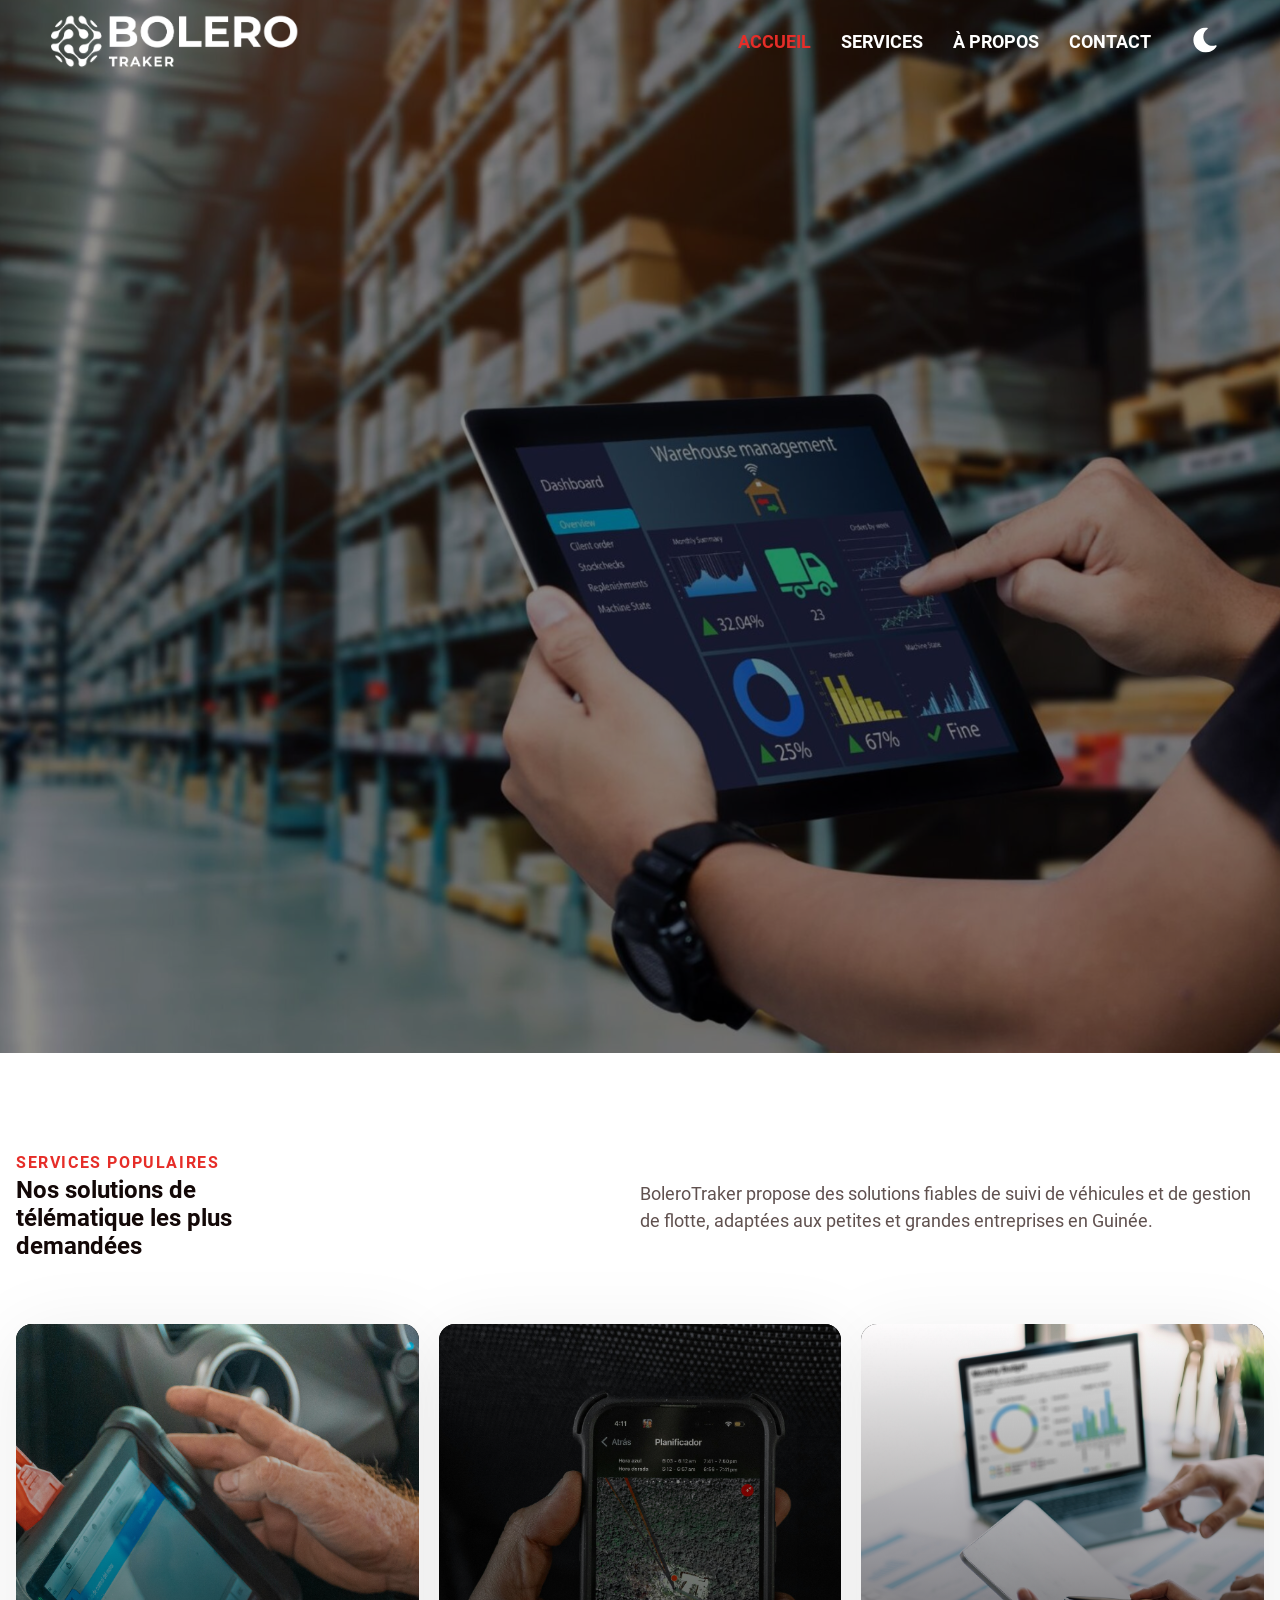
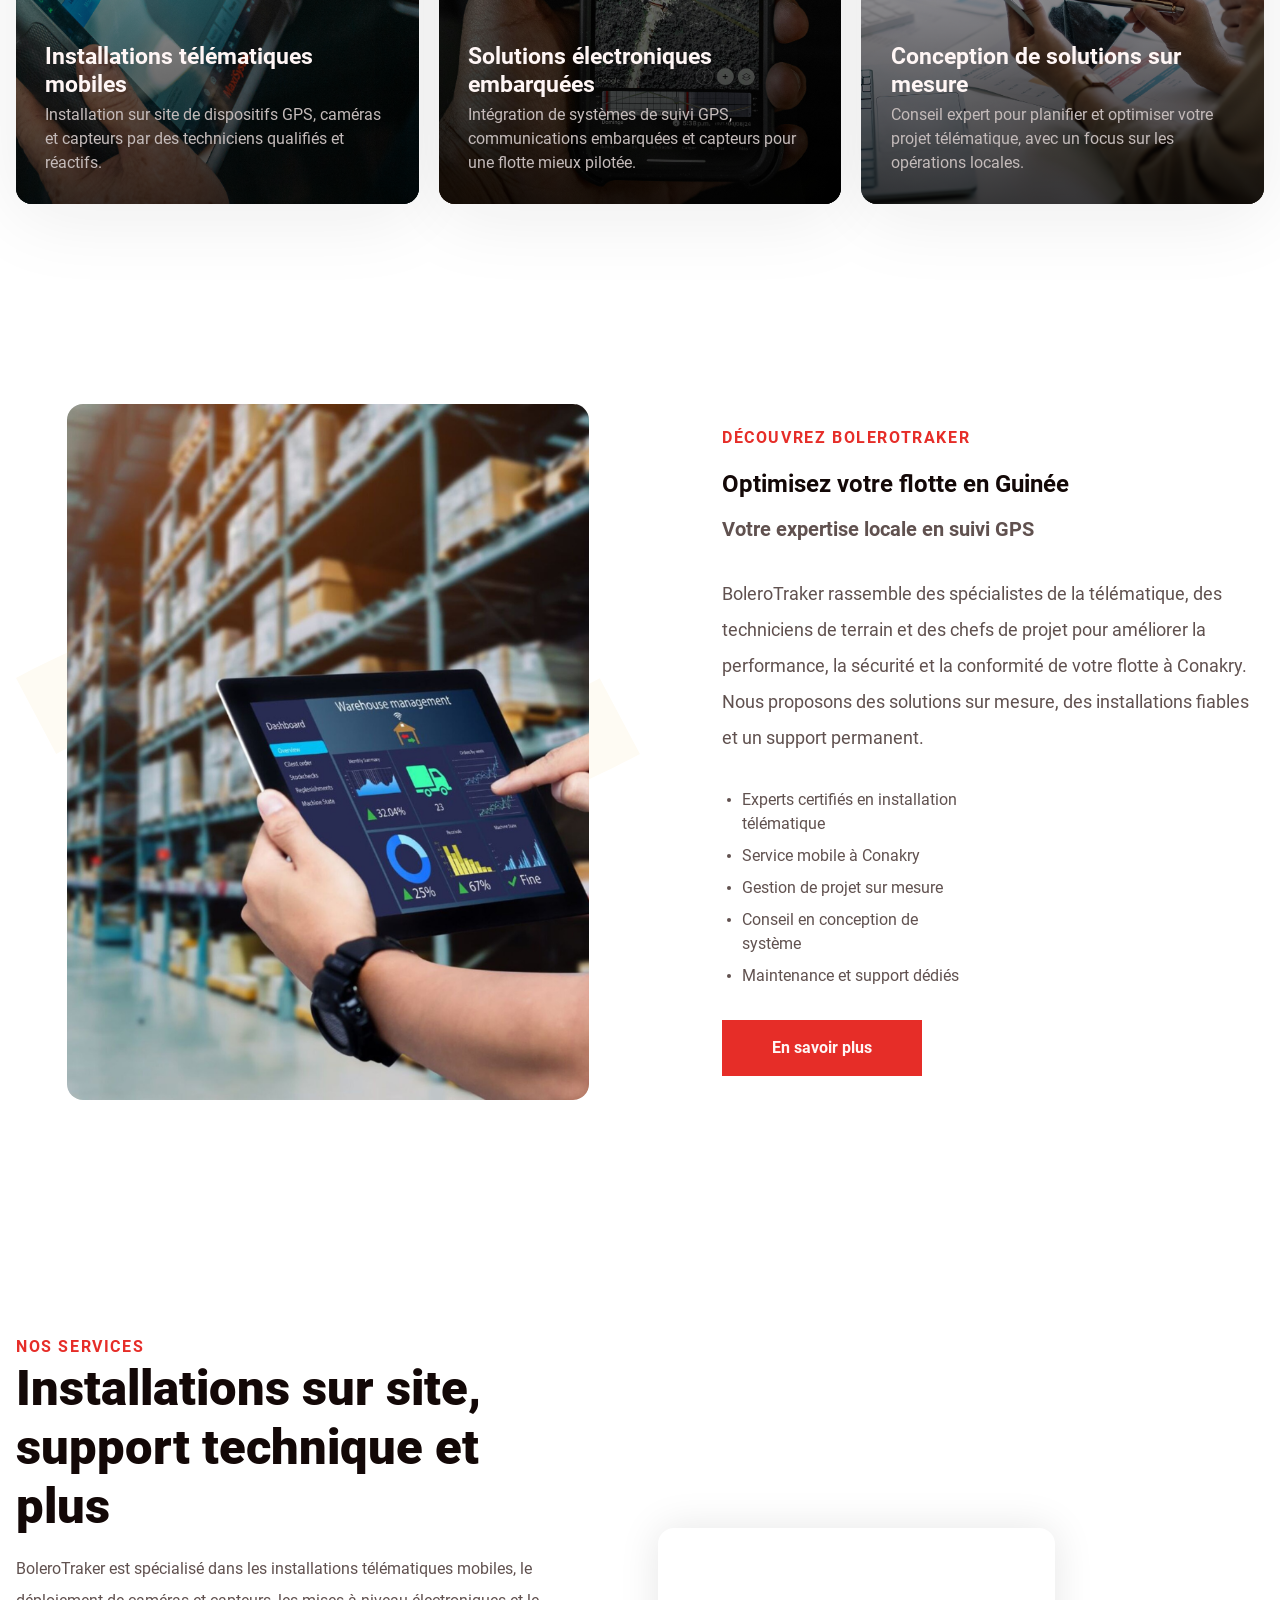
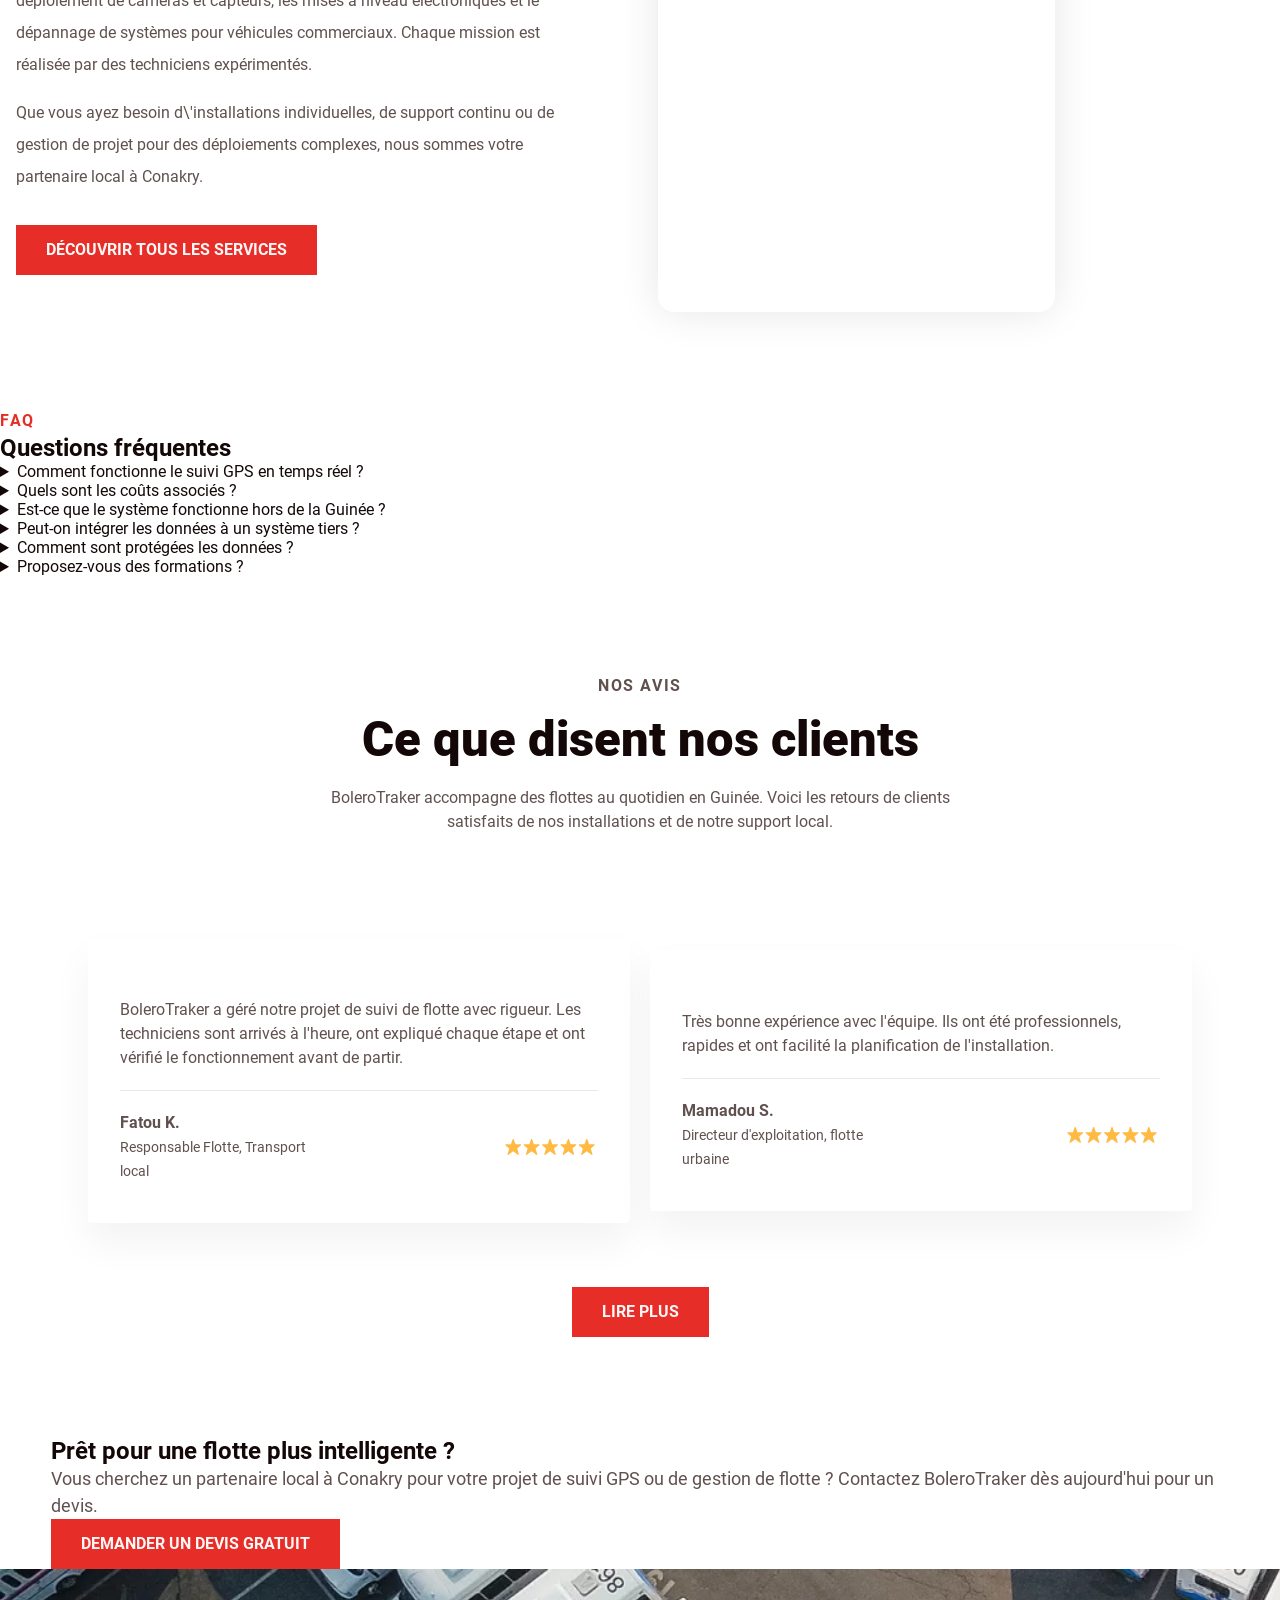
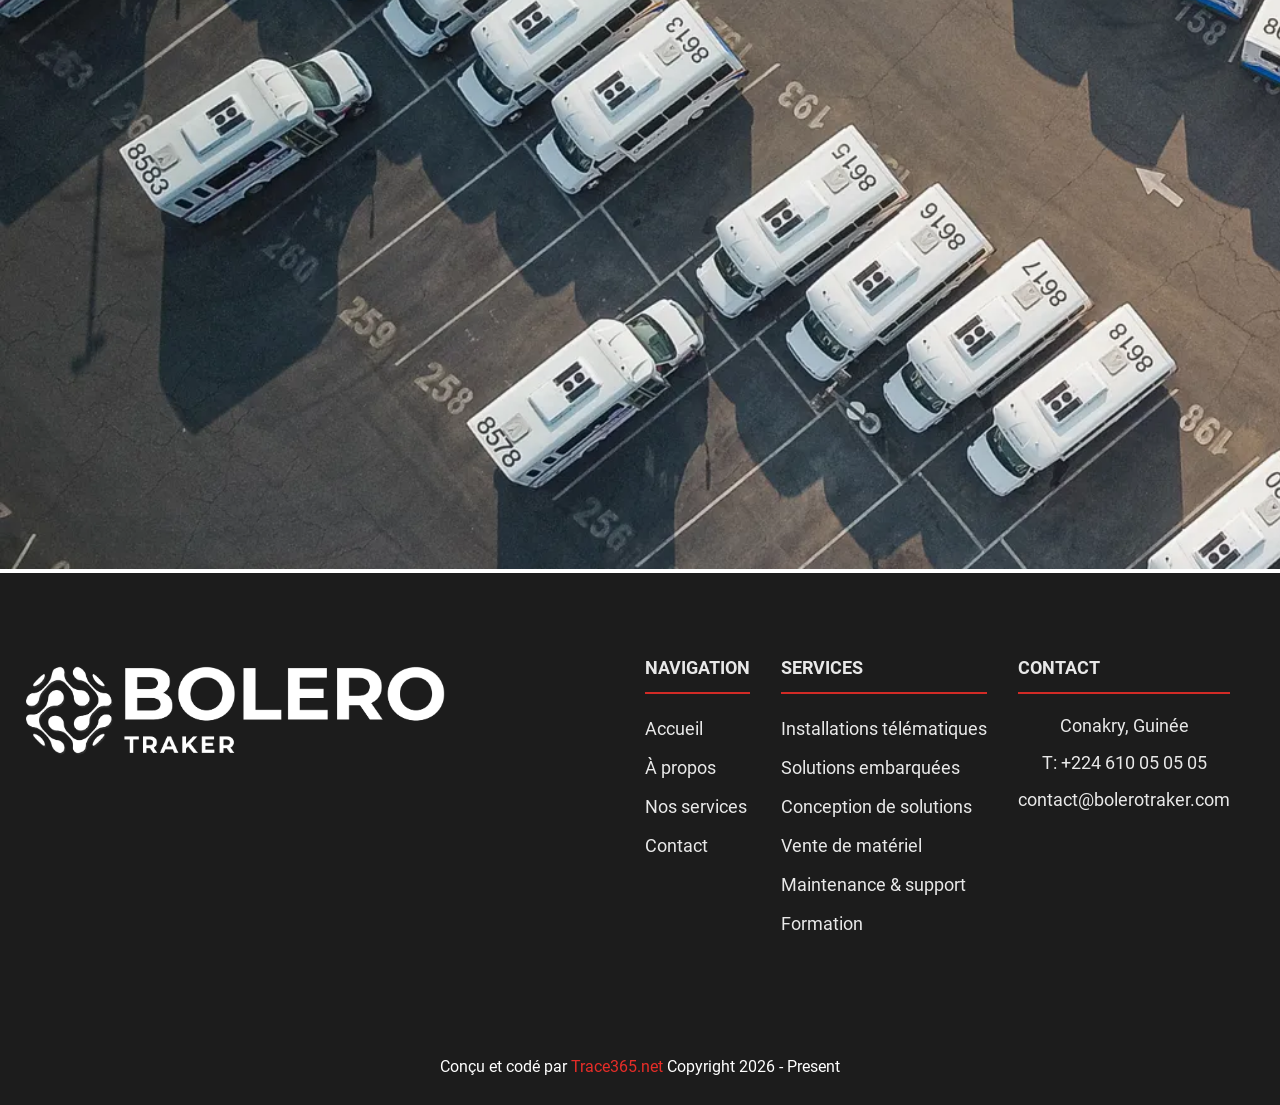
==== index.html @ 32d2dd4e "major Changes" ====
<!DOCTYPE html><html lang="fr"><head>
        <meta charset="UTF-8">
        <meta http-equiv="X-UA-Compatible" content="IE=edge">
        <meta name="viewport" content="width=device-width, initial-scale=1.0">

        <!--Swap our for actual link-->
        <link rel="canonical" href="https://www.bolerotraker.com/">

        <meta name="description" content="BoleroTraker propose des solutions GPS et télématiques pour véhicules en Guinée. Installation, support mobile et gestion de flotte à Conakry.">
        <meta name="keywords" content="GPS, télématique, suivi véhicule, Conakry, Guinée, BoleroTraker">

        <!--Social Media Display-->
        <meta property="og:title" content="BoleroTraker | Suivi GPS et télématique véhicules">
        <meta property="og:description" content="BoleroTraker propose des solutions GPS et télématiques pour véhicules en Guinée. Installation, support mobile et gestion de flotte à Conakry.">
        <meta property="og:type" content="website">
        <meta property="og:url" content="https://www.bolerotraker.com/">
        <meta property="og:image" content="/images/social.jpg">
        <meta property="og:image:secure_url" content="/images/social.jpg">

        <!--Favicons-->
        <link rel="apple-touch-icon" sizes="180x180" href="images/logo-light.png">
        <link rel="icon" type="image/png" sizes="32x32" href="images/logo-light.png">
        <link rel="icon" type="image/png" sizes="16x16" href="images/logo-light.png">
        <link rel="manifest" href="/assets/favicons/site.webmanifest">
        <meta name="msapplication-TileColor" content="#da532c">
        <meta name="theme-color" content="#ffffff">

        <!-- Preload -->
        <link rel="preload" as="image" href="/assets/images/logo-light.png">
        <link rel="preload" as="font" type="font/woff2" href="/assets/fonts/roboto-v29-latin-regular.woff2" crossorigin="">
        <link rel="preload" as="font" type="font/woff2" href="/assets/fonts/roboto-v29-latin-700.woff2" crossorigin="">

        <link rel="stylesheet" href="css/root.css">
        <link rel="stylesheet" href="css/dark.css">

        <link rel="preload" as="image" href="/images/landing.png">

        <!-- Loading in page specific CSS sheets from css block -->
        <link rel="stylesheet" href="css/critical.css">
        <link rel="stylesheet" href="css/animations.css">
        <link rel="stylesheet" href="css/home.css">

        <!--Put analytics tag here at the bottom to prevent it from render blocking-->

        <!-- For home page, use full title, including location for SEO. Other pages should just include the page name -->
        <title>
            
                BoleroTraker | Suivi GPS et télématique | Conakry, Guinée
            
        </title>
    </head>
    <body>
        <!--Screen reader skip main nav-->
        <a class="skip" aria-label="aller au contenu principal" href="#main">Aller au contenu principal</a>
        <script defer="" src="js/animations.js"></script>

        <!-- ============================================ -->
<!--                 Navigation                   -->
<!-- ============================================ -->


<div id="navigation">
    <div aria-hidden="true" class="background-color-div">
        <!--This div is used to overcome a z-index issue where the open
            #navbar-menu is on top of the #navigation. This bar places itself 
            the #navbar-menu so that menu appears behind the #navigation
        -->
    </div>
    <div class="container">
        <!--Logo - Get SVGs if you can.  I use fiverr to get png's turned into SVGs. Highly recommend it, worth the $20 - get a light and dark version-->
        <a class="logo" aria-label="click to go to home page" href="/">
            <!--Light Colored Logo, remove .dark image tag and the .light class if you don't have a dark and light version -->
            <img class="light" aria-hidden="true" src="images/logo-light.png" decoding="async" alt="logo" width="221" height="66">

            <!--Dark Colored Logo-->
            <img class="dark" aria-hidden="true" src="images/logo-blue.png" decoding="async" loading="lazy" alt="logo" width="221" height="66">
             <!-- <span>LOGO HERE</span> -->
        </a>

        <!--Mobile Nav toggle-->
        <button type="button" class="hamburger-menu" aria-expanded="false" aria-controls="navbar-menu">
            <!-- <span class="visually-hidden">Menu</span> -->
            <span aria-hidden="true"></span>
        </button>

        <!--Main Nav-->
<nav id="navbar-menu" aria-label="navigation principale">
    <ul>
        <li id="home">
            <a class="active" href="/">Accueil</a>
        </li>
        <li class="dropdown" id="services">
            <a class="dropdown-toggle" role="button" tabindex="0" aria-expanded="false" aria-controls="services-submenu">Services</a>
            <ul class="dropdown-menu" id="services-submenu">
                <li><a class="dropdown-menu-item" href="mobile-telematics-installations.html">
                    <span class="dmi-title">Installations télématiques</span>
                    <span class="dmi-desc">GPS, caméras &amp; capteurs sur site</span>
                </a></li>
                <li><a class="dropdown-menu-item" href="fleet-electronics-solutions.html">
                    <span class="dmi-title">Solutions embarquées</span>
                    <span class="dmi-desc">Intégration électronique de flotte</span>
                </a></li>
                <li><a class="dropdown-menu-item" href="consultative-solution-design.html">
                    <span class="dmi-title">Conception de solutions</span>
                    <span class="dmi-desc">Architecture télématique sur mesure</span>
                </a></li>
                <li><a class="dropdown-menu-item" href="device-sales.html">
                    <span class="dmi-title">Vente de matériel</span>
                    <span class="dmi-desc">Trackers 4G, caméras, capteurs</span>
                </a></li>
                <li><a class="dropdown-menu-item" href="maintenance-support.html">
                    <span class="dmi-title">Maintenance &amp; support</span>
                    <span class="dmi-desc">Contrats &amp; interventions terrain</span>
                </a></li>
                <li><a class="dropdown-menu-item" href="training-education.html">
                    <span class="dmi-title">Formation</span>
                    <span class="dmi-desc">Pour vos équipes &amp; opérateurs</span>
                </a></li>
            </ul>
        </li>
        <li id="about-us">
            <a href="about.html">À propos</a>
        </li>
        <li id="contact">
            <a href="contact.html">Contact</a>
        </li>
    </ul>
</nav>

        <!--Dark Mode toggle-->
        <button id="dark-mode-toggle">
            <!--Moon is an inline SVG so you can edit the color if needed-->
            <svg class="moon" xmlns="http://www.w3.org/2000/svg" viewBox="0 0 480 480" style="enable-background:new 0 0 480 480" xml:space="preserve"><path d="M459.782 347.328c-4.288-5.28-11.488-7.232-17.824-4.96-17.76 6.368-37.024 9.632-57.312 9.632-97.056 0-176-78.976-176-176 0-58.4 28.832-112.768 77.12-145.472 5.472-3.712 8.096-10.4 6.624-16.832S285.638 2.4 279.078 1.44C271.59.352 264.134 0 256.646 0c-132.352 0-240 107.648-240 240s107.648 240 240 240c84 0 160.416-42.688 204.352-114.176 3.552-5.792 3.04-13.184-1.216-18.496z"></path></svg>
            <img class="sun" aria-hidden="true" src="images/sun.svg" decoding="async" alt="light mode toggle icon" width="15" height="15">
        </button>
    </div>
</div>
        <main id="main">
<!-- Enter html code below -->
<!-- ============================================ -->
<!--                    Hero                      -->
<!-- ============================================ -->

<section id="hero-2042">
  <div class="bg-slider" aria-hidden="true">
    <div class="bg-slide active" style="background-image: url('images/hero_img_1.png')"></div>
    <div class="bg-slide" style="background-image: url('images/hero_img_2.png')"></div>
    <div class="bg-slide" style="background-image: url('images/hero_img_3.png')"></div>
  </div>
  <div class="cs-container">
    <div class="cs-content fx fade-in">
      <span class="cs-topper">BoleroTraker</span>
      <h1 class="cs-title">Suivi GPS et télématique pour véhicules en Guinée</h1>
      <p class="cs-text">
        Gérez votre flotte à Conakry avec une solution locale de suivi GPS, d'installation professionnelle et de support mobile.
      </p>
      <div class="cs-button-group">
        <a href="#services" class="cs-button-solid">Découvrir nos services</a>
      </div>
      <div class="cs-button-group" style="margin-top: 1rem; gap: 0.75rem; display: flex; flex-wrap: wrap;">
        <a href="https://apps.apple.com/app/bolero-tracker/id6769682592" class="cs-button-solid" target="_blank" rel="noopener">Télécharger iOS</a>
        <a href="https://play.google.com/store/apps/details?id=com.pilottelematics.bolero" class="cs-button-solid" target="_blank" rel="noopener">Télécharger Android</a>
      </div>
    </div>
  </div>
</section>
<script defer="" src="js/hero-slider.js"></script>

<!-- ============================================ -->
<!--                    Services                  -->
<!-- ============================================ -->

<section id="services-1329" data-section-id="services">
<!-- anchor id for nav -->
<a id="services" aria-hidden="true"></a>
  <div class="cs-container fx slide-top">
    <div class="cs-content">
      <div class="cs-flex-group">
        <span class="cs-topper">Services Populaires</span>
        <h2 class="cs-title">Nos solutions de télématique les plus demandées</h2>
      </div>
      <p class="cs-text">
        BoleroTraker propose des solutions fiables de suivi de véhicules et de
        gestion de flotte, adaptées aux petites et grandes entreprises en Guinée.
      </p>
    </div>
    <ul class="cs-card-group">
      <li class="cs-item">
        <a href="mobile-telematics-installations/" class="cs-link">
          <span class="cs-number">01</span>
          <h3 class="cs-h3">Installations télématiques mobiles</h3>
          <p class="cs-item-text">
            Installation sur site de dispositifs GPS, caméras et capteurs par des
            techniciens qualifiés et réactifs.
          </p>
        </a>
        <picture class="cs-picture">
          <img decoding="async" src="images/service_1.png" alt="Technicien installant un dispositif télématique" width="413" height="374" aria-hidden="true">
        </picture>
      </li>
      <li class="cs-item">
        <a href="fleet-electronics-solutions/" class="cs-link">
          <span class="cs-number">02</span>
          <h3 class="cs-h3">Solutions électroniques embarquées</h3>
          <p class="cs-item-text">
            Intégration de systèmes de suivi GPS, communications embarquées et
            capteurs pour une flotte mieux pilotée.
          </p>
        </a>
        <picture class="cs-picture">
          <img decoding="async" src="images/service_2.png" alt="Démonstration de solutions électroniques pour flotte" width="413" height="374" aria-hidden="true">
        </picture>
      </li>
      <li class="cs-item">
        <a href="consultative-solution-design/" class="cs-link">
          <span class="cs-number">03</span>
          <h3 class="cs-h3">Conception de solutions sur mesure</h3>
          <p class="cs-item-text">
            Conseil expert pour planifier et optimiser votre projet télématique,
            avec un focus sur les opérations locales.
          </p>
        </a>
        <picture class="cs-picture">
          <img decoding="async" src="images/service_3.png" alt="Équipe de consultants concevant des solutions sur mesure" width="413" height="374" aria-hidden="true">
        </picture>
      </li>
    </ul>
  </div>
</section>

<!-- ============================================ -->
<!--                 Side By Side                 -->
<!-- ============================================ -->

<section id="sbs-1206" data-section-id="about">
<!-- anchor id for nav -->
<a id="about" aria-hidden="true"></a>
  <div class="cs-container">
    <!-- Left Image Section -->
    <div class="cs-image-group">
      <picture class="cs-picture fx slide-left">
        <source media="(max-width: 600px)" srcset="images/about_img_1.png">
        <source media="(min-width: 601px)" srcset="images/about_img_1.png">
        <img loading="lazy" decoding="async" src="images/about_img_1.png" alt="BoleroTraker - notre équipe d'experts en télématique" aria-hidden="true">
      </picture>
      <!-- Decorative Graphic -->
      <img class="cs-graphic" loading="lazy" decoding="async" src="images/swirl.svg" alt="decorative swirl graphic" width="950" height="950" aria-hidden="true">
    </div>
    <!-- Right Content Section-->
    <div class="cs-content fx slide-right">
      <span class="cs-topper">Découvrez BoleroTraker</span>
      <br>
      <h2 class="cs-title">Optimisez votre flotte en Guinée</h2>
      <br>
      <h3 class="cs-h3">Votre expertise locale en suivi GPS</h3>
      <br>
      <p class="cs-text">
        BoleroTraker rassemble des spécialistes de la télématique, des techniciens de terrain et des chefs de projet pour améliorer la performance, la sécurité et la conformité de votre flotte à Conakry. Nous proposons des solutions sur mesure, des installations fiables et un support permanent.
      </p>
      <div class="cs-content-flair">
        <ul class="cs-ul">
          <li class="cs-li">Experts certifiés en installation télématique</li>
          <li class="cs-li">Service mobile à Conakry</li>
          <li class="cs-li">Gestion de projet sur mesure</li>
          <li class="cs-li">Conseil en conception de système</li>
          <li class="cs-li">Maintenance et support dédiés</li>
        </ul>
      </div>
      <a class="cs-button-solid" aria-label="learn more about BoleroTraker" href="#about">En savoir plus</a>
    </div>
  </div>
</section>
<!-- ============================================ -->
<!--            Side By Side Reverse              -->
<!-- ============================================ -->

<section id="sbs-r">
 
  <div class="cs-container">
    <div class="cs-left fx slide-left">
      <picture class="cs-picture cs-picture1">
      <source type="image/webp" srcset="images/featured_img_1-200w.webp 200w, images/featured_img_1-400w.webp 400w, images/featured_img_1-743w.webp 743w" sizes="(max-width: 600px) 400px, 850px">
  <source type="image/jpeg" srcset="images/featured_img_1-200w.jpeg 200w, images/featured_img_1-400w.jpeg 400w, images/featured_img_1-743w.jpeg 743w" sizes="(max-width: 600px) 400px, 850px">
      <img src="images/featured_img_1-200w.jpeg" width="743" height="827" alt="Technicien BoleroTraker effectuant une installation télématique" loading="lazy" decoding="async">
    </picture>
      <picture class="cs-picture cs-picture2">
      <source type="image/webp" srcset="images/featured_img_2-200w.webp 200w, images/featured_img_2-400w.webp 400w, images/featured_img_2-555w.webp 555w" sizes="(max-width: 600px) 400px, 850px">
  <source type="image/jpeg" srcset="images/featured_img_2-200w.jpeg 200w, images/featured_img_2-400w.jpeg 400w, images/featured_img_2-555w.jpeg 555w" sizes="(max-width: 600px) 400px, 850px">
      <img src="images/featured_img_2-200w.jpeg" width="555" height="535" alt="Mise à niveau électronique de véhicule de flotte" loading="lazy" decoding="async">
    </picture>
    </div>
    <div class="cs-right fx slide-right">
      <span class="cs-topper">Nos services</span>
      <h2 class="cs-title">Installations sur site, support technique et plus</h2>
      <p class="cs-text">
        BoleroTraker est spécialisé dans les installations télématiques mobiles, le déploiement de caméras et capteurs, les mises à niveau électroniques et le dépannage de systèmes pour véhicules commerciaux. Chaque mission est réalisée par des techniciens expérimentés.
      </p>
      <p class="cs-text">
        Que vous ayez besoin d\'installations individuelles, de support continu ou de gestion de projet pour des déploiements complexes, nous sommes votre partenaire local à Conakry.
      </p>
      <a href="#services" class="button-solid">Découvrir tous les services</a>
    </div>
  </div>
</section>

<!-- ============================================ -->
<!--                    FAQs                       -->
<!-- ============================================ -->

<section id="faqs" aria-label="FAQ section">
  <div class="cs-container">
    <div class="cs-content">
      <span class="cs-topper">FAQ</span>
      <h2 class="cs-title">Questions fréquentes</h2>
      <div class="faq-list">
        <details>
          <summary>Comment fonctionne le suivi GPS en temps réel ?</summary>
          <p>Nos dispositifs transmettent la position via le réseau mobile à notre plateforme cloud, affichant la position, la vitesse et l'historique des trajets.</p>
        </details>
        <details>
          <summary>Quels sont les coûts associés ?</summary>
          <p>Les coûts incluent l'achat/installation du matériel et un abonnement mensuel pour la connectivité et la plateforme. Contactez-nous pour un devis personnalisé.</p>
        </details>
        <details>
          <summary>Est-ce que le système fonctionne hors de la Guinée ?</summary>
          <p>Nos abonnements couvrent la région selon le forfait. Pour déploiements internationaux, nous proposons des options roaming ou données globales.</p>
        </details>
        <details>
          <summary>Peut-on intégrer les données à un système tiers ?</summary>
          <p>Oui — nous fournissons des APIs et des flux de données pour intégration avec vos outils métier ou ERP.</p>
        </details>
        <details>
          <summary>Comment sont protégées les données ?</summary>
          <p>Les données sont stockées sur des serveurs sécurisés et les accès sont protégés par authentification. Nous appliquons des pratiques standard de sécurité.</p>
        </details>
        <details>
          <summary>Proposez-vous des formations ?</summary>
          <p>Oui, nous proposons des formations pour administrateurs et opérateurs afin d'exploiter la plateforme efficacement.</p>
        </details>
      </div>
    </div>
  </div>
</section>

<!-- ============================================ -->
<!--                   Reviews                    -->
<!-- ============================================ -->

<section id="reviews">
  <div class="cs-container fx slide-bottom staggered" style="--i: 0">
    <span class="cs-topper">Nos avis</span>
    <h2 class="cs-title">Ce que disent nos clients</h2>
    <p class="cs-text">
      BoleroTraker accompagne des flottes au quotidien en Guinée. Voici les retours de clients satisfaits de nos installations et de notre support local.
    </p>
    <ul class="cs-card-group">
      <!-- Review 1 -->
      <li class="cs-item fx slide-bottom staggered" style="--i: 1">
        <p class="cs-item-p">
          BoleroTraker a géré notre projet de suivi de flotte avec rigueur. Les techniciens sont arrivés à l'heure, ont expliqué chaque étape et ont vérifié le fonctionnement avant de partir.
        </p>
        <span class="cs-reviewer">
          Fatou K.
          <span class="cs-desc">Responsable Flotte, Transport local</span>
        </span>
        <img class="cs-item-stars" aria-hidden="true" loading="lazy" decoding="async" src="images/stars-yellow.svg" alt="cinq étoiles pour BoleroTraker" width="96" height="16">
      </li>
      <!-- Review 2 -->
      <li class="cs-item fx slide-bottom staggered" style="--i: 2">
        <p class="cs-item-p">
          Très bonne expérience avec l'équipe. Ils ont été professionnels, rapides et ont facilité la planification de l'installation.
        </p>
        <span class="cs-reviewer">
          Mamadou S.
          <span class="cs-desc">Directeur d'exploitation, flotte urbaine</span>
        </span>
        <img class="cs-item-stars" aria-hidden="true" loading="lazy" decoding="async" src="images/stars-yellow.svg" alt="cinq étoiles pour BoleroTraker" width="96" height="16">
      </li>
    </ul>
    <a aria-label="read more reviews" href="#reviews" class="button-solid fx slide-bottom staggered" style="--i: 3">Lire plus</a>
  </div>
</section>

<section id="contact" aria-label="Contact section">
  <div class="container">
    <h2 class="title">Prêt pour une flotte plus intelligente ?</h2>
    <p>
      Vous cherchez un partenaire local à Conakry pour votre projet de suivi GPS ou de gestion de flotte ? Contactez BoleroTraker dès aujourd'hui pour un devis.
    </p>
    <a href="contact.html" class="button-solid">Demander un devis gratuit</a>
  </div>
  <picture class="">
      <source type="image/webp" srcset="images/final_home_img-200w.webp 200w, images/final_home_img-400w.webp 400w, images/final_home_img-850w.webp 850w, images/final_home_img-1920w.webp 1920w, images/final_home_img-2415w.webp 2415w" sizes="(max-width: 400px) 400px, (max-width:
  850px)
  850px, 1920">
  <source type="image/jpeg" srcset="images/final_home_img-200w.jpeg 200w, images/final_home_img-400w.jpeg 400w, images/final_home_img-850w.jpeg 850w, images/final_home_img-1920w.jpeg 1920w, images/final_home_img-2415w.jpeg 2415w" sizes="(max-width: 400px) 400px, (max-width:
  850px)
  850px, 1920">
      <img src="images/final_home_img-200w.jpeg" width="2415" height="600" alt="Véhicules de flotte et installation BoleroTraker" loading="lazy" decoding="async">
    </picture>

</section>


</main>
        <!-- ============================================ -->
<!--                   Footer                     -->
<!-- ============================================ -->

<footer id="footer">
    <div class="container">
        <div class="left-section">
            <a class="logo" href="/"><img loading="lazy" decoding="async" src="images/logo-light.png" alt="logo" width="221" height="66"></a>
            <!-- <a class="logo" href="/"><span>LOGO HERE</span></a> -->
        </div>
        <div class="right-section">
            <div class="lists">
                <ul>
                    <li><h2>Navigation</h2></li>
                    <li><a href="/">Accueil</a></li>
                    <li><a href="about.html">À propos</a></li>
                    <li><a href="services.html">Nos services</a></li>
                    <li><a href="contact.html">Contact</a></li>
                </ul>
                <ul>
                    <li><h2>Services</h2></li>
                    <li><a href="mobile-telematics-installations.html">Installations télématiques</a></li>
                    <li><a href="fleet-electronics-solutions.html">Solutions embarquées</a></li>
                    <li><a href="consultative-solution-design.html">Conception de solutions</a></li>
                    <li><a href="device-sales.html">Vente de matériel</a></li>
                    <li><a href="maintenance-support.html">Maintenance &amp; support</a></li>
                    <li><a href="training-education.html">Formation</a></li>
                </ul>
                <ul>
                    <li><h2>Contact</h2></li>
                    <li><a href="contact.html">Conakry, Guinée</a></li>
                    <li><a href="tel:+224610050505">T: +224 610 05 05 05</a></li>
                    <li><a href="mailto:contact@bolerotraker.com">contact@bolerotraker.com</a></li>
                </ul>
            </div>
        </div>
    </div>

    <div class="credit">
        <span>Conçu et codé par</span>
        <a href="https://www.trace365.net" target="_blank" rel="noopener">Trace365.net</a>
        <span class="copyright"> Copyright 2026 - Present</span>
    </div>
</footer>

        <script defer="" src="js/nav.js"></script>
        <script defer="" src="js/dark.js"></script>

        <!--
        This script adds a class to the body after scrolling 100px
        and we used these body.scroll styles to create some on scroll 
        animations with the navbar
    -->
        <script defer="">
            document.addEventListener('scroll', (e) => {
                const scroll = document.documentElement.scrollTop;
                if (scroll >= 100) {
                    document
                        .querySelector('body')
                        .classList
                        .add('scroll')
                } else {
                    document
                        .querySelector('body')
                        .classList
                        .remove('scroll')
                }
            });
        </script>

    
</body></html>
---- css/root.css ----
/*-- -------------------------- -->
<---        Core Animation      -->
<--- -------------------------- -*/


/* Smooth in-page anchor scrolling */
html { scroll-behavior: smooth; }



/*-- -------------------------- -->
<---        Core Styles         -->
<--- -------------------------- -*/
/* Mobile */
@media only screen and (min-width: 0em) {
  :root {
    /* --primary: #0070c9;
    --primaryShade: #3399ff;
    --primaryDark: #004b8a;
    --bodyTextColor: #4E4B66;
    --bodyTextColorWhite: #FAFBFC;
    --headerColor: #1a1a1a; */

    /* Brand Colors based on Logo */
    --primary: oklch(0.6 0.22 28);    /* The vibrant Team Fuel Red */
    --secondary: oklch(0.35 0.05 28);  /* Deep Charcoal with a hint of warmth */
    
    /* Backgrounds */
    --bg-dark: oklch(0.95 0.01 28);
    --bg: oklch(0.98 0.01 28);
    --bg-light: oklch(1 0 0);
    
    /* Text & Borders */
    --text: oklch(0.15 0.02 28);
    --text-muted: oklch(0.45 0.02 28);
    --highlight: var(--primary);
    --border: oklch(0.85 0.02 28);
    --border-muted: oklch(0.9 0.02 28);

    /* Status Colors (Adjusted for harmony) */
    --danger: oklch(0.55 0.22 25);
    --warning: oklch(0.75 0.15 70);
    --success: oklch(0.65 0.15 150);
    --info: oklch(0.6 0.12 230);

    --bodyTextColorWhite: oklch(0.98 0.01 28);
    --text-inverted: oklch(0.98 0.01 28);
    --text-muted-inverted: oklch(0.8 0.01 28);

    --header-bg-light: oklch(1 0 0);
    --footer-bg: oklch(0.12 0.02 28);
    --nav-text: oklch(0.15 0.02 28);


    /* --bg-dark: oklch(0.92 0.06 245);
    --bg: oklch(0.96 0.06 245);
    --bg-light: oklch(1 0.06 245);
    --text: oklch(0.15 0.12 245);
    --text-muted: oklch(0.4 0.12 245);
    --highlight: oklch(1 0.12 245);
    --border: oklch(0.6 0.12 245);
    --border-muted: oklch(0.7 0.12 245);
    --primary: oklch(0.4 0.12 245);
    --secondary: oklch(0.4 0.12 65);
    --danger: oklch(0.5 0.12 30);
    --warning: oklch(0.5 0.12 100);
    --success: oklch(0.5 0.12 160);
    --info: oklch(0.5 0.12 260);

    --bodyTextColorWhite: oklch(1 0.06 245);

    --text-inverted: oklch(0.96 0.1 245);
    --text-muted-inverted: oklch(0.76 0.1 245); ; */

    /* 13px - 16px */
    --topperFontSize: clamp(0.8125rem, 1.6vw, 1rem);
    /* 31px - 49px */
    --headerFontSize: clamp(1.9375rem, 4.5vw, 3.0625rem);
    /* 60px - 100px top and bottom */
    --sectionPadding: clamp(3.75em, 7.82vw, 6.25em) 1rem;
  }
  :root body.dark-mode {

    --bg-dark: oklch(0.1 0.02 28);
    --bg: oklch(0.14 0.02 28);
    --bg-light: oklch(0.18 0.02 28);
    
    --text: oklch(0.98 0.01 28);
    --text-muted: oklch(0.75 0.01 28);
    
    --primary: oklch(0.65 0.24 28);  /* Slightly brighter for dark mode pop */
    --secondary: oklch(0.75 0.1 28);
    
    --border: oklch(0.25 0.02 28);
    --border-muted: oklch(0.2 0.02 28);

    --header-bg-light: oklch(0.12 0.02 28);
    --nav-text: oklch(0.98 0.01 28);


    /* --bg-dark: oklch(0.1 0.06 245);
    --bg: oklch(0.15 0.06 245);
    --bg-light: oklch(0.2 0.06 245);
    --text: oklch(0.96 0.1 245);
    --text-muted: oklch(0.76 0.1 245);
    --highlight: oklch(0.5 0.12 245);
    --border: oklch(0.4 0.12 245);
    --border-muted: oklch(0.3 0.12 245);
    --primary: oklch(0.76 0.12 245);
    --secondary: oklch(0.76 0.12 65);
    --danger: oklch(0.7 0.12 30);
    --warning: oklch(0.7 0.12 100);
    --success: oklch(0.7 0.12 160);
    --info: oklch(0.7 0.12 260); */
  }
  /* roboto-regular - latin */
  @font-face {
    font-family: 'Roboto';
    font-style: normal;
    font-weight: 400;
    src: local(''), url('../fonts/roboto-v29-latin-regular.woff2') format('woff2'), /* Chrome 26+, Opera 23+, Firefox 39+ */ url('../fonts/roboto-v29-latin-regular.woff') format('woff');
    
    /* Chrome 6+, Firefox 3.6+, IE 9+, Safari 5.1+ */
  }
  /* roboto-700 - latin */
  @font-face {
    font-family: 'Roboto';
    font-style: normal;
    font-weight: 700;
    src: local(''), url('../fonts/roboto-v29-latin-700.woff2') format('woff2'), /* Chrome 26+, Opera 23+, Firefox 39+ */ url('../fonts/roboto-v29-latin-700.woff') format('woff');
    
    /* Chrome 6+, Firefox 3.6+, IE 9+, Safari 5.1+ */
  }
  /* roboto-900 - latin */
  @font-face {
    font-family: 'Roboto';
    font-style: normal;
    font-weight: 900;
    src: local(''), url('../fonts/roboto-v29-latin-900.woff2') format('woff2'), /* Chrome 26+, Opera 23+, Firefox 39+ */ url('../fonts/roboto-v29-latin-900.woff') format('woff');
    
    /* Chrome 6+, Firefox 3.6+, IE 9+, Safari 5.1+ */
  }
  body,
  html {
    margin: 0;
    padding: 0;
    font-size: 100%;
    font-family: 'Roboto', Arial, sans-serif;
    color: var(--text);
    overflow-x: hidden;
  }
  *,
  *:before,
  *:after {
    margin: 0;
    padding: 0;
    box-sizing: border-box;
  }
  body {
    transition: background-color 0.3s;
  }
  .container {
    position: relative;
    width: 92%;
    margin: auto;
  }
  h1,
  h2,
  h3,
  h4,
  h5,
  h6 {
    margin: 0;
    color: var(--text);
  }
  .cs-topper {
    font-size: var(--topperFontSize);
    line-height: 1.2em;
    text-transform: uppercase;
    letter-spacing: .1em;
    font-weight: 700;
    color: var(--primary);
    margin-bottom: 0.25rem;
    display: block;
  }
  p,
  li,
  a {
    font-size: 1.125rem;
    line-height: 1.5em;
    margin: 0;
  }
  p,
  li {
    color: var(--text-muted);
  }
  a:hover,
  button:hover {
    cursor: pointer;
  }
  .button-solid {
    font-size: 1rem;
    font-weight: bold;
    text-transform: uppercase;
    text-decoration: none;
    display: inline-block;
    width: auto;
    line-height: 3.125em;
    height: 3.125rem;
    text-align: center;
    padding: 0 1.875rem;
    position: relative;
    z-index: 1;
    background-color: var(--primary);
    color: var(--bodyTextColorWhite);
    transition: color .3s;
    transition-delay: .1s;
  }
  .button-solid:hover {
    color: #fff;
  }
  .button-solid:hover:before {
    width: 100%;
  }
  .button-solid:before {
    content: '';
    position: absolute;
    display: block;
    height: 100%;
    opacity: 1;
    top: 0;
    left: 0;
    z-index: -1;
    background-color: #000;
    width: 0;
    transition: width .3s;
  }
  .skip {
    position: absolute;
    top: 0;
    left: 0;
    opacity: 0;
    z-index: -1111111;
  }
}
/* Reset Margins */
@media only screen and (min-width: 1024px) {
  body,
  html {
    padding: 0;
    margin: 0;
  }
}
/* Scale full website with the viewport width */
@media only screen and (min-width: 2000px) {
  body,
  html {
    font-size: .85vw;
  }
}
/*-- -------------------------- -->
<---         Navigation         -->
<--- -------------------------- -*/

/* Dropdown menu hidden by default */

.dropdown-toggle {
  anchor-name: --dropdown;
}
.dropdown-menu {
  position: absolute;
  position-anchor: --dropdown;
  min-width: 200px;
  background-color: var(--primary);
  border: 1px solid #ddd;
  display: none !important;
  flex-direction: column;
  z-index: 9999;
  box-shadow: 0 8px 12px rgba(0, 0, 0, 0.1);
}


.dropdown-menu li {
  width: 100%;
}

.dropdown-menu li a {
  padding: 0.75rem 1rem;
  display: block;
  color: var(--bodyTextColorWhite) !important;
  text-decoration: none;
}

/* .dropdown-menu li a:hover {
  background-color: #f2f2f2;
} */
#navigation .container {
  margin-top: 0;
  margin-bottom: 0;

}
/* Show dropdown on hover (desktop only) */
@media (min-width: 768px) {
  .dropdown:hover .dropdown-menu {
    display: flex !important;
  }
}

/* Responsive (mobile): show dropdown when toggled (class 'open' is added via JS) */
@media (max-width: 1023px) {
  #navigation #navbar-menu {
    overflow: visible !important;
  }
  .dropdown {
    position: relative;


  }
  .dropdown-menu {
    overflow: visible;

  }
  .nav-list {
    flex-direction: column;
    overflow: visible;
    
  }

.dropdown.open .dropdown-menu {
  display: flex !important;
  flex-direction: column;
  position: relative;
  width: 100%;
  padding: 1rem;
  background-color: var(--bg); /* or var(--dark) */
  border-radius: 0.5rem;
  gap: 0.75rem;
  z-index: 9999;
  box-shadow: 0 4px 20px rgba(0, 0, 0, 0.4);
    overflow: visible;
    max-height: 400px;
    overflow-y: auto; 
    scrollbar-width: none;
    -webkit-overflow-scrolling: touch;
    -ms-overflow-style: none;
    scrollbar-width: none;
    -webkit-overflow-scrolling: touch;
    -ms-overflow-style: none;
    scrollbar-width: none;
    -webkit-overflow-scrolling: touch;
    -ms-overflow-style: none;
    scrollbar-width: none;
    -webkit-overflow-scrolling: touch;
}
body.dark-mode #navigation #navbar-menu .dropdown.open .dropdown-menu {
    background-color: var(--medium);
}
.dropdown-menu li a {
  color: #ffffff;
  text-align: center;
  font-weight: 700;
  font-size: 1rem;
  display: block;
  padding: 0.75rem 1rem;
  border-radius: 0.375rem;
  text-decoration: none;
  background-color: transparent;
    overflow: visible;

}

.dropdown-menu li a:hover {
  background-color: var(--primaryDark);
}

}

/* Mobile - Top Drop Down */
@media only screen and (max-width: 1023px) {
  #navigation {
    position: fixed;
    top: 0;
    left: 0;
    width: 100%;
    z-index: 10000;
    height: fit-content;
  }
  #navigation .background-color-div {
    position: absolute;
    top: 0;
    left: 0;
    background-color: #fff;
    width: 100%;
    height: 100%;
    box-shadow: rgba(149, 157, 165, 0.2) 0px 8px 24px;
  }
  #navigation .container {
    padding: 0.8125rem 0;
    width: 90%;
  }
  #navigation .logo {
    display: inline-block;
    height: 4rem;
    width: auto;
  }
  #navigation .logo img {
    width: auto;
    height: 100%;
  }
  #navigation .logo .light {
    display: none;
  }
  #navigation .logo .dark {
    display: block;
  }
  #navigation .hamburger-menu {
    position: absolute;
    right: 0rem;
    border: none;
    height: 3rem;
    width: 3rem;
    z-index: 100;
    display: block;
    background: transparent;
    padding: 0;
    top: 50%;
    transform: translateY(-50%);
    transition: top .3s;
  }
  #navigation .hamburger-menu span {
    height: 2px;
    width: 1.875rem;
    background-color: #000;
    display: block;
    position: absolute;
    left: 50%;
    transform: translateX(-50%);
    transition: background-color 0.3s;
  }
  #navigation .hamburger-menu span:before {
    content: '';
    position: absolute;
    display: block;
    height: 2px;
    width: 80%;
    background: #000;
    opacity: 1;
    top: -6px;
    left: 0;
    transition: width .3s, left .3s, top .3s, transform .5s;
  }
  #navigation .hamburger-menu span:after {
    content: '';
    position: absolute;
    display: block;
    height: 2px;
    width: 80%;
    background: #000;
    opacity: 1;
    top: 6px;
    left: 0;
    transition: width .3s, left .3s, top .3s, transform .3s;
  }
  #navigation .hamburger-menu.clicked span {
    background-color: transparent;
  }
  #navigation .hamburger-menu.clicked span:before {
    width: 100%;
    transform: translate(-50%, -50%) rotate(225deg);
    left: 50%;
    top: 50%;
  }
  #navigation .hamburger-menu.clicked span:after {
    width: 100%;
    transform: translate(-50%, -50%) rotate(-225deg);
    left: 50%;
    top: 50%;
  }
  #navigation #navbar-menu {
    position: fixed;
    right: 0;
    padding: 0;
    width: 100%;
    border-radius: 0 0 0.375em 0.375em;
    z-index: 9999;
    overflow: hidden;
    box-shadow: rgba(149, 157, 165, 0.2) 0px 8px 24px;
    background-color: #fff;
    top: 3.7rem;
    padding-top: 0;
    height: 0;
    transition: height 0.3s, padding-top 0.3s, top 0.3s;
  }
  #navigation #navbar-menu ul {
    padding: 0;
    perspective: 700px;
  }
  #navigation #navbar-menu ul li {
    list-style: none;
    margin-bottom: 1.5rem;
    text-align: center;
    transform-style: preserve-3d;
    opacity: 0;
    transform: translateY(-0.4375rem) rotateX(90deg);
    transition: opacity .5s, transform .5s;
  }
  #navigation #navbar-menu ul li:nth-of-type(1) {
    transition-delay: .01s;
  }
  #navigation #navbar-menu ul li:nth-of-type(2) {
    transition-delay: .02s;
  }
  #navigation #navbar-menu ul li:nth-of-type(3) {
    transition-delay: .03s;
  }
  #navigation #navbar-menu ul li:nth-of-type(4) {
    transition-delay: .04s;
  }
  #navigation #navbar-menu ul li:nth-of-type(5) {
    transition-delay: .05s;
  }
  #navigation #navbar-menu ul li:nth-of-type(6) {
    transition-delay: .06s;
  }
  #navigation #navbar-menu ul li:nth-of-type(7) {
    transition-delay: .07s;
  }
  #navigation #navbar-menu ul li a {
    text-decoration: none;
    text-transform: uppercase;
    color: #000;
    font-size: 1.1875rem;
    text-align: center;
    display: inline-block;
    position: relative;
    font-weight: bold;
  }
  #navigation #navbar-menu ul li a.active {
    color: var(--primary);
  }
  #navigation #navbar-menu ul li a.active:before {
    content: '';
    position: absolute;
    display: block;
    height: 0.5rem;
    background: var(--primary);
    opacity: 1;
    top: 2rem;
    border-radius: 0.25rem;
    left: -0.375rem;
    right: -0.375rem;
    z-index: -1;
  }
  #navigation #navbar-menu.open {
    position:absolute;
    height: fit-content;
    padding-top: 1.25rem;
    z-index: 9999;
  }
  #navigation #navbar-menu.open ul li {
    opacity: 1;
    transform: translateY(0) rotateX(0);
  }
  #navigation #navbar-menu.open ul li a.dropdown-menu-item {
    color: var(--primary) !important;
  }
  .dropdown.open .dropdown-menu li {
    margin-bottom: 0 !important;
  }
  
}
/* Desktop */
@media only screen and (min-width: 64em) {
  ::-webkit-scrollbar-track {
    -webkit-box-shadow: inset 0 0 0.375em rgba(0, 0, 0, 0.3);
    background-color: #fff;
  }
  ::-webkit-scrollbar-track-piece {
    background-color: #f0f0f0;
  }
  ::-webkit-scrollbar {
    width: 0.75em;
    background-color: #F5F5F5;
  }
  ::-webkit-scrollbar-thumb {
    border-radius: 0.625em;
    background: var(--primary);
  }
  body.scroll #navigation .background-color-div {
    height: 100%;
    box-shadow: rgba(100, 100, 111, 0.2) 0px 7px 29px 0px;
  }
  body.scroll #navigation .logo .light {
    display: none;
  }
  body.scroll #navigation .logo .dark {
    display: block;
  }
  body.scroll #navigation #navbar-menu ul li a {
    color: #1a1a1a;
  }
  body.scroll #navigation #navbar-menu ul li a.active {
    color: var(--primary);
  }
  body.scroll #dark-mode-toggle svg path {
    fill: #000;
  }
  body.dark-mode #navigation .background-color-div {
    height: 100%;
    box-shadow: rgba(100, 100, 111, 0.2) 0px 7px 29px 0px;
  }
  #navigation {
    width: 100%;
    height: fit-content;
    position: fixed;
    top: 0;
    left: 0;
    z-index: 200000;
    padding: 0;
    display: flex;
    align-items: center;
  }
    #navigation #navbar-menu ul li a.active {
    color: var(--primary);
  }
  #navigation .background-color-div {
    position: absolute;
    top: 0;
    left: 0;
    width: 100%;
    background-color: #fff;
    height: 0;
    transition: height .3s;
  }
  #navigation .container {
    max-width: 75rem;
    display: flex;
    justify-content: flex-end;
    align-items: center;
  }
  #navigation .logo {
    margin-right: auto;
    height: 5rem;
    padding: 10px 0;
    width: auto;
  }
  #navigation .logo img {
    width: auto;
    height: 100%;
  }
  #navigation #navbar-menu ul {
    padding: 0;
    display: flex;
    justify-content: flex-end;
    align-items: center;
  }
  #navigation #navbar-menu ul li {
    list-style: none;
    margin-left: 1.875rem;
    padding-top: 0.1875rem;
  }
  #navigation #navbar-menu ul li a {
    text-decoration: none;
    font-weight: bold;
    /* 14px - 18px */
    font-size: clamp(0.875rem, 1.5vw, 1.125rem);
    text-transform: uppercase;
    position: relative;
    display: inline-block;
    z-index: 1;
    color: #fff;
    transition: color .3s;
  }
  #navigation #navbar-menu ul li a:before {
    content: '';
    position: absolute;
    display: block;
    height: 0.375rem;
    border-radius: 0.1875rem;
    background: var(--bg-dark);
    opacity: 1;
    bottom: 0.125rem;
    z-index: -1;
    left: 0;
    width: 0%;
    transition: width .3s;
  }
  
  #navigation #navbar-menu ul li a:hover:before {
    width: 100%;
  }
  #navigation #navbar-menu ul li a.active:before {
    background: var(--bg) ;
  }
  #navigation #navbar-menu ul li a.active:before {
    content: '';
    position: absolute;
    display: none;
    width: 100%;
    height: 0.375rem;
    background: var(--primary);
    opacity: 1;
    bottom: 0.125rem;
    border-radius: 0.1875rem;
    left: 0rem;
    right: -0.375rem;
    z-index: -1;
    transition: bottom .3s;
  }
  #navigation .hamburger-menu {
    display: none;
  }
}
/* Dark Mode Mobile */
@media only screen and (max-width: 1023px) {
  body.dark-mode #navigation .background-color-div {
    background-color: var(--dark);
  }
  body.dark-mode #navigation .hamburger-menu.clicked span {
    background-color: var(--dark);
  }
  body.dark-mode #navigation .hamburger-menu span {
    background-color: #fff;
  }
  body.dark-mode #navigation .hamburger-menu span:before,
  body.dark-mode #navigation .hamburger-menu span:after {
    background-color: #fff;
  }
  body.dark-mode #navigation .logo .light {
    display: block;
  }
  body.dark-mode #navigation .logo .dark {
    display: none !important;
  }
  body.dark-mode #navigation #navbar-menu {
    background-color: var(--medium);
  }
  body.dark-mode #navigation #navbar-menu ul li a {
    color: #fff;
  }
  body.dark-mode #navigation #navbar-menu ul li a.active {
    color: var(--primary);
  }
}
/* Dark Mode Desktop */
@media only screen and (min-width: 1024px) {
  body.dark-mode #navigation .background-color-div {
    background-color: var(--dark);
  }
  body.dark-mode #navigation .logo .light {
    display: block;
  }
  body.dark-mode #navigation .logo .dark {
    display: none !important;
  }
  body.dark-mode #navigation #navbar-menu ul li a {
    color: #fff;
  }
  body.dark-mode #navigation #navbar-menu ul li a.active {
    color: var(--primary);
  }
}

/*-- -------------------------- -->
<---    Interior Page Nav        -->
<--- -------------------------- -*/
/* Always show solid nav on interior pages */
body.interior #navigation .background-color-div {
  background-color: var(--header-bg-light);
  height: 100%;
  box-shadow: rgba(100, 100, 111, 0.2) 0px 7px 29px 0px;
}
body.interior #navigation .logo .light {
  display: none !important;
}
body.interior #navigation .logo .dark {
  display: block !important;
}
@media only screen and (min-width: 64em) {
  body.interior #navigation #navbar-menu ul li a {
    color: var(--nav-text);
  }
}
body.dark-mode.interior #navigation .background-color-div {
  background-color: oklch(0.12 0.02 28);
}
body.dark-mode.interior #navigation .logo .light {
  display: block !important;
}
body.dark-mode.interior #navigation .logo .dark {
  display: none !important;
}

/*-- -------------------------- -->
<---    Mega Menu Dropdown       -->
<--- -------------------------- -*/
/* Dropdown item with title + description */
.dmi-title {
  display: block;
  font-size: 0.9375rem;
  font-weight: 700;
  line-height: 1.3;
  color: inherit;
}
.dmi-desc {
  display: block;
  font-size: 0.8125rem;
  line-height: 1.4;
  color: var(--text-muted);
  margin-top: 0.125rem;
}

/* Desktop mega menu override */
@media only screen and (min-width: 64em) {
  #navigation .dropdown {
    position: relative;
  }
  #navigation .dropdown-menu {
    position: absolute;
    position-anchor: unset;
    top: calc(100% + 0.75rem);
    left: 50%;
    transform: translateX(-50%);
    min-width: 640px;
    display: none !important;
    grid-template-columns: 1fr 1fr;
    gap: 0.25rem;
    padding: 0.875rem;
    background: var(--bg-light);
    border: none;
    border-top: 3px solid var(--primary);
    box-shadow: 0 12px 40px rgba(0, 0, 0, 0.14);
    border-radius: 0 0 0.75rem 0.75rem;
  }
  #navigation .dropdown:hover .dropdown-menu {
    display: grid !important;
  }
  #navigation .dropdown-menu li {
    width: 100%;
  }
  #navigation .dropdown-menu li a.dropdown-menu-item {
    display: flex;
    flex-direction: column;
    padding: 0.75rem 1rem;
    border-radius: 0.5rem;
    text-decoration: none;
    color: var(--text) !important;
    text-transform: none;
    font-size: 1rem;
    font-weight: 400;
    transition: background 0.18s;
    background: transparent;
  }
  #navigation .dropdown-menu li a.dropdown-menu-item:before {
    display: none;
  }
  #navigation .dropdown-menu li a.dropdown-menu-item:hover {
    background: var(--bg-dark);
  }
  #navigation .dropdown-menu li a.dropdown-menu-item .dmi-title {
    color: var(--text);
  }
  body.dark-mode #navigation .dropdown-menu {
    background: oklch(0.18 0.02 28);
    border-color: var(--primary);
  }
  body.dark-mode #navigation .dropdown-menu li a.dropdown-menu-item {
    color: var(--text) !important;
  }
  body.dark-mode #navigation .dropdown-menu li a.dropdown-menu-item:hover {
    background: oklch(0.22 0.02 28);
  }
  body.dark-mode #navigation .dropdown-menu li a.dropdown-menu-item .dmi-title {
    color: var(--text);
  }
  body.dark-mode #navigation .dropdown-menu li a.dropdown-menu-item .dmi-desc {
    color: var(--text-muted);
  }
}

/*-- -------------------------- -->
<---   Sub-page Content Styles  -->
<--- -------------------------- -*/
@media only screen and (min-width: 0em) {
  .sp-section {
    padding: var(--sectionPadding);
    background: var(--bg);
  }
  .sp-section.alt {
    background: var(--bg-dark);
  }
  .sp-container {
    width: 100%;
    max-width: 72rem;
    margin: 0 auto;
    padding: 0 1rem;
  }
  .sp-label {
    font-size: var(--topperFontSize);
    text-transform: uppercase;
    letter-spacing: .1em;
    font-weight: 700;
    color: var(--primary);
    display: block;
    margin-bottom: 0.5rem;
  }
  .sp-title {
    font-size: var(--headerFontSize);
    font-weight: 900;
    line-height: 1.2;
    color: var(--text);
    margin-bottom: 1rem;
    max-width: 42rem;
  }
  .sp-intro {
    color: var(--text-muted);
    line-height: 1.75;
    font-size: 1.0625rem;
    max-width: 52rem;
    margin-bottom: 2.5rem;
  }
  .sp-grid {
    display: grid;
    grid-template-columns: 1fr;
    gap: 1.25rem;
    margin-top: 2.5rem;
  }
  .sp-card {
    background: var(--bg-light);
    border: 1px solid var(--border-muted);
    border-radius: 0.875rem;
    padding: 1.75rem;
    display: flex;
    flex-direction: column;
    gap: 0.625rem;
    transition: box-shadow 0.2s;
  }
  .sp-card:hover {
    box-shadow: 0 8px 32px rgba(0,0,0,0.08);
  }
  .sp-card-num {
    font-size: 1.75rem;
    font-weight: 900;
    color: var(--primary);
    line-height: 1;
  }
  .sp-card-title {
    font-size: 1.125rem;
    font-weight: 700;
    color: var(--text);
    line-height: 1.3;
  }
  .sp-card-text {
    color: var(--text-muted);
    font-size: 1rem;
    line-height: 1.65;
  }
  .sp-list {
    list-style: none;
    padding: 0;
    display: flex;
    flex-direction: column;
    gap: 0.875rem;
    margin-top: 1.5rem;
  }
  .sp-list li {
    color: var(--text-muted);
    padding-left: 1.75rem;
    position: relative;
    font-size: 1.0625rem;
    line-height: 1.6;
  }
  .sp-list li::before {
    content: "✓";
    color: var(--primary);
    font-weight: 700;
    position: absolute;
    left: 0;
  }
  .sp-cta-section {
    background: var(--primary);
    padding: clamp(3rem, 7vw, 5rem) 1rem;
    text-align: center;
  }
  .sp-cta-section .sp-title {
    color: #fff;
    margin: 0 auto 1rem;
  }
  .sp-cta-section .sp-intro {
    color: rgba(255,255,255,0.88);
    margin: 0 auto 2rem;
  }
  .sp-cta-section .button-solid {
    background: #fff;
    color: var(--primary);
  }
  .sp-cta-section .button-solid:before {
    background: #000;
  }
  .sp-cta-section .button-solid:hover {
    color: #fff;
  }
  .sp-two-col {
    display: flex;
    flex-direction: column;
    gap: 3rem;
    align-items: flex-start;
  }
  .sp-two-col .sp-col {
    width: 100%;
  }
}
@media only screen and (min-width: 640px) {
  .sp-grid {
    grid-template-columns: 1fr 1fr;
  }
}
@media only screen and (min-width: 1024px) {
  .sp-grid {
    grid-template-columns: 1fr 1fr 1fr;
  }
  .sp-grid.two-col {
    grid-template-columns: 1fr 1fr;
  }
  .sp-two-col {
    flex-direction: row;
  }
  .sp-two-col .sp-col {
    width: 50%;
  }
}
/* Dark mode sub-page cards */
@media only screen and (min-width: 0em) {
  body.dark-mode .sp-card {
    background: oklch(0.18 0.02 28);
    border-color: oklch(0.25 0.02 28);
  }
  body.dark-mode .sp-section {
    background: var(--bg);
  }
  body.dark-mode .sp-section.alt {
    background: var(--bg-dark);
  }
}
/*-- -------------------------- -->
<---   Interior Page Header     -->
<--- -------------------------- -*/
/* Mobile */
@media only screen and (min-width: 0em) {
  #int-hero {
    display: flex;
    justify-content: center;
    align-items: center;
    flex-direction: column;
    position: relative;
    z-index: 1;
    min-height: 30vh;
    padding-top: 3.125rem;
  }
  #int-hero:before {
    content: '';
    position: absolute;
    display: block;
    height: 100%;
    width: 100%;
    background: #000;
    opacity: .7;
    top: 0;
    left: 0;
    z-index: -1;
  }
  #int-hero picture {
    position: absolute;
    top: 0;
    left: 0;
    height: 100%;
    width: 100%;
    z-index: -2;
  }
  #int-hero picture img {
    position: absolute;
    top: 0;
    left: 0;
    height: 100%;
    width: 100%;
    object-fit: cover;
  }
  #int-hero h1 {
    color: #fff;
    font-size: 2.13333333rem;
    text-align: center;
    margin: 0 auto;
    position: relative;
    width: 96%;
    max-width: 31.25rem;
    margin-top: 4.375rem;
    margin-bottom: 1.875rem;
  }
  #int-hero p {
    color: #fff;
    text-align: center;
    max-width: 25rem;
    margin: auto;
    margin-bottom: 1.875rem;
    display: block;
    width: 96%;
  }
}
/* Tablet */
@media only screen and (min-width: 48em) {
  #int-hero {
    font-size: 100%;
  }
  #int-hero h1 {
    font-size: 4rem;
  }
}
/* Small Desktop */
@media only screen and (min-width: 64em) {
  #int-hero {
    min-height: 18.75rem;
    height: auto;
    padding-top: 11.25rem;
    padding-block-end: 6.25rem;
    background-attachment: fixed;
    font-size: inherit;
  }
}
/*-- -------------------------- -->
<---           Footer           -->
<--- -------------------------- -*/
/* Mobile */
@media only screen and (min-width: 0em) {
  #footer {
    background: #1C1C1C;
    padding: 5.25rem 0 1.25rem;
    font-size: min(4vw, 1.2em);
  }
  #footer .left-section {
    margin: auto;
    margin-bottom: 3.125rem;
    text-align: center;
  }
  #footer .left-section .logo {
    display: inline-block;
    margin: auto;
    width: auto;
    height: 5.125em ;
    margin-bottom: 1.875em;
    text-align: center;
  }
  #footer .left-section .logo img {
    width: auto;
    height: 100%;
    display: block;
  }
  #footer .left-section p {
    font-size: 0.875rem;
    line-height: 1.92857143;
    color: #fff;
    opacity: .9;
    text-align: center;
    width: 100%;
    width: 21.92857143rem;
    margin: auto;
  }
  #footer .right-section {
    width: 96%;
    max-width: 25.4375rem;
    margin: auto;
  }
  #footer .right-section .lists {
    display: flex;
    justify-content: space-between;
    flex-wrap: wrap;
    width: 96%;
    max-width: 19.1875rem;
    margin: auto;
    justify-content: center;
    text-align: center;
  }
  #footer .right-section .lists ul {
    padding: 0;
    margin-bottom: 0;
    margin-top: 0;
    width:100%
  }
  #footer .right-section .lists ul:nth-of-type(3) {
    margin-top: 3.125rem;
  }
  #footer .right-section .lists ul:nth-of-type(3) li {
    display: flex;
    justify-content: center;
    align-items: center;
    margin-bottom: 1rem;
  }
  #footer .right-section .lists ul:nth-of-type(3) li h2 {
    width: 100%;
  }
  #footer .right-section .lists ul:nth-of-type(3) li:last-of-type {
    margin-bottom: 0;
  }
  #footer .right-section .lists ul li {
    list-style: none;
    margin-bottom: 0.75rem;
    color: #fff;
    font-size: 1.125rem;
    opacity: .9;
  }
  #footer .right-section .lists ul li a {
    text-decoration: none;
    color: #fff;
    line-height: 1.16666667em;
    transition: color .3s;
  }
  #footer .right-section .lists ul li a:hover {
    color: var(--primary);
  }
  #footer .right-section .lists ul h2 {
    color: #fff;
    font-size: 1.125rem;
    line-height: 1.16666667em;
    margin-bottom: 2.3125rem;
    text-transform: uppercase;
    font-weight: bold;
    position: relative;
  }
  #footer .right-section .lists ul h2:before {
    content: '';
    position: absolute;
    display: block;
    height: 0.125rem;
    width: 100%;
    background: var(--primary);
    opacity: 1;
    bottom: -1rem;
    left: 0;
  }
  #footer .right-section .buttons {
    display: flex;
    justify-content: center;
  }
  #footer .right-section .button-solid {
    margin: 0;
    height: 3.3125rem;
    padding-top: 0.1875rem;
    width: 15.625rem;
  }
  #footer .credit {
    color: #fff;
    width: 96%;
    margin: auto;
    text-align: center;
    margin-top: 6.25rem;
    line-height: 2.25rem;
    font-size: 1rem;
  }
  #footer .credit a {
    color: var(--primary);
    text-decoration: none;
    font-size: 1rem;
  }
  #footer .credit a:hover {
    text-decoration: underline;
  }
  #footer .credit .copyright {
    display: block;
    font-size: 1rem;
  }
}
/* Small Desktop */
@media only screen and (min-width: 64em) {
  #footer {
    font-size: min(1.2vw, 1em);
  }
  #footer .container {
    display: flex;
    flex-direction: row;
    flex-wrap: nowrap;
    justify-content: space-between;
    width: 96%;
    max-width: 82.5rem;
    margin: auto;
    padding: 0;
  }
  #footer .left-section {
    width: 25.5625rem;
    margin: 0;
    text-align: left;
  }
  #footer .left-section .logo {
    text-align: left;
    margin-left: 0;
    height: 6.375rem;
  }
  #footer .left-section p {
    text-align: left;
    margin-left: 0;
  }
  #footer .right-section {
    margin: 0;
    width: 38.0625rem;
    max-width: none;
  }
  #footer .right-section .lists {
    width: 96%;
    max-width: 48.0625rem;
    margin: 0;
    max-width: initial;
    justify-content: space-between;
    text-align: left;
  }
    #footer .right-section .lists ul {
      width: auto;
  }
  #footer .right-section .lists ul:nth-of-type(3) {
    margin-top: 0;
  }
  #footer .right-section .lists ul:nth-of-type(3) li:first-of-type {
    margin-bottom: 0;
    
  }
  #footer .right-section .lists ul li a {
    position: relative;
  }
  #footer .right-section .lists ul li a:before {
    content: '';
    position: absolute;
    display: block;
    height: 0.125rem;
    width: 0%;
    background: var(--primary);
    opacity: 1;
    bottom: -0.1875rem;
    left: 0;
    transition: width .3s;
  }
  #footer .right-section .lists ul li a:hover:before {
    width: 100%;
  }
  #footer .right-section .buttons {
    justify-content: flex-start;
  }
  #footer .credit .copyright {
    display: inline-block;
  }
}
/* Dark Mode */
@media only screen and (min-width: 0em) {
  body.dark-mode #footer {
    background: #061623;
  }
}
---- css/dark.css ----
/*-- -------------------------- -->
<---      Core Dark Styles      -->
<--- -------------------------- -*/
/* Mobile */
@media only screen and (min-width: 0em) {
  :root {
    --dark: #082032;
    --medium: #2C394B;
    --accent: #334756;
  }
  body.dark-mode {
    background-color: var(--bg);
  }
  body.dark-mode .light {
    display: none;
  }
  body.dark-mode .dark {
    display: block !important;
  }
  .dark {
    display: none;
  }
}
/*-- -------------------------- -->
<---      Dark Mode Toggle      -->
<--- -------------------------- -*/
/* Mobile */
@media only screen and (min-width: 0em) {
  body.dark-mode #dark-mode-toggle .sun {
    transform: translate(-50%, -50%);
    opacity: 1;
  }
  body.dark-mode #dark-mode-toggle .moon {
    transform: translate(-50%, -150%);
    opacity: 0;
  }
  #dark-mode-toggle {
    display: block;
    position: absolute;
    top: 50%;
    transform: translateY(-50%);
    right: 3.75rem;
    width: 3rem;
    height: 3rem;
    background: transparent;
    border: none;
    overflow: hidden;
    padding: 0;
  }
  #dark-mode-toggle img,
  #dark-mode-toggle svg {
    position: absolute;
    top: 50%;
    left: 50%;
    transform: translate(-50%, -50%);
    width: 1.5625rem;
    height: 1.5625rem;
    pointer-events: none;
  }
  #dark-mode-toggle .moon {
    z-index: 2;
    transition: transform .3s, opacity .3s, fill .3s;
    fill: #000;
  }
  #dark-mode-toggle .sun {
    z-index: 1;
    transform: translate(-50%, 100%);
    opacity: 0;
    transition: transform .3s, opacity .3s;
  }
}
/* Desktop */
@media only screen and (min-width: 64em) {
  #dark-mode-toggle {
    position: relative;
    top: auto;
    right: auto;
    transform: none;
    margin-left: 1.875rem;
    margin-bottom: 0rem;
  }
  #dark-mode-toggle .moon {
    fill: #fff;
  }
}
---- css/critical.css ----
/*-- -------------------------- -->
<---           Hero             -->
<--- -------------------------- -*/
/* Mobile - 360px */
@media only screen and (min-width: 0rem) {
  #hero-2042 {
    /* Centers button */
    text-align: center;
    /* 200px - 300px - leaving extra space for the navigation */
    padding: clamp(12.5rem, 25.95vw, 18.75em) 1rem;
    /* prevents the topper line from causing an overflow */
    overflow: hidden;
    position: relative;
    z-index: 1;
  }
  #hero-2042 .cs-container {
    width: 100%;
    max-width: 80rem;
    margin: auto;
    /* turned off pointer events on the container so the video stops when you click on the background as well */
    pointer-events: none;
    display: flex;
    flex-direction: column;
    justify-content: center;
    align-items: center;
    /* 120px - 465px */
    gap: clamp(7.5rem, 24vw, 29.0625rem);
  }
  #hero-2042 .cs-content {
    text-align: center;
    width: 100%;
    /* changes to 564px on tablet */
    max-width: 20.5rem;
    display: flex;
    flex-direction: column;
    justify-content: center;
    align-items: center;
  }
  #hero-2042 .cs-title {
    /* 39px - 61px */
    font-size: clamp(2.4375rem, 5vw, 3.8125rem);
    color: var(--bodyTextColorWhite);
  }
  #hero-2042 .cs-text {
    margin-bottom: 2rem;
    color: var(--bodyTextColorWhite);
  }
  #hero-2042 .cs-button-group {
    display: flex;
    justify-content: flex-start;
    flex-wrap: wrap;
    gap: 0.5rem;
  }
  #hero-2042 .cs-play {
    /* 80px - 120px */
    width: clamp(5rem, 14vw, 7.5rem);
    height: clamp(5rem, 14vw, 7.5rem);
    background-color: rgba(255, 255, 255, 0.2);
    cursor: pointer;
    border: none;
    border-radius: 50%;
    display: flex;
    justify-content: center;
    align-items: center;
    z-index: 9;
    transition: opacity 0.3s, transform 0.3s;
    backdrop-filter: blur(8px);
    flex: none;
  }
  #hero-2042 .cs-play.cs-hide {
    opacity: 0;
    transform: scale(0);
  }
  #hero-2042 .cs-button-solid {
    font-size: 1rem;
    font-weight: 700;
    /* 46px - 56px */
    line-height: clamp(2.875rem, 5.5vw, 3.5rem);
    text-align: center;
    text-decoration: none;
    margin: 0;
    /* prevents padding from adding to the width */
    box-sizing: border-box;
    padding: 0 2rem;
    background-color: var(--primary);
    pointer-events: auto;
    color: var(--bodyTextColorWhite);
    border-radius: 0.5rem;
    display: inline-block;
    position: relative;
    z-index: 1;
  }
  #hero-2042 .cs-button-solid:before {
    content: "";
    width: 0%;
    height: 100%;
    background: #000;
    opacity: 1;
    border-radius: 0.25rem;
    position: absolute;
    top: 0;
    left: 0;
    z-index: -1;
    transition: width 0.3s;
  }
  #hero-2042 .cs-button-solid:hover:before {
    width: 100%;
  }
  #hero-2042 .cs-video-wrapper {
    width: 100%;
    /* changes to 90% at tablet, then back to 100% at desktop */
    height: 100%;
    display: block;
    position: absolute;
    top: 0;
    left: 0;
    z-index: -1;
  }
  #hero-2042 .cs-video-wrapper:hover {
    cursor: pointer;
  }
  #hero-2042 .cs-video-wrapper video,
  #hero-2042 .cs-video-wrapper .cs-picture {
    width: 100%;
    height: 100%;
    /* makes image act as a background image */
    object-fit: cover;
    position: absolute;
    top: 0;
    left: 0;
  }
  #hero-2042 .cs-video-wrapper video img,
  #hero-2042 .cs-video-wrapper .cs-picture img {
    width: 100%;
    height: 100%;
    /* makes image act as a background image */
    object-fit: cover;
    position: absolute;
    top: 0;
    left: 0;
  }
  #hero-2042 .cs-video-wrapper:before {
    /* Overlay */
    content: "";
    width: 100%;
    height: 100%;
    background: linear-gradient(0deg, rgba(0, 0, 0, 0) 16.54%, rgba(0, 0, 0, 0.64) 59.41%), linear-gradient(0deg, rgba(0, 0, 0, 0.4), rgba(0, 0, 0, 0.4));
    /* prevents the cursor from interacting with it */
    pointer-events: none;
    display: block;
    position: absolute;
    top: 0;
    left: 0;
    z-index: 1;
  }
}
/* Tablet - 768px */
@media only screen and (min-width: 48rem) {
  #hero-2042 .cs-container {
    padding-right: 6.25rem;
    flex-direction: row;
    justify-content: flex-start;
  }
  #hero-2042 .cs-content {
    text-align: left;
    max-width: 35.25rem;
    align-items: flex-start;
  }
  #hero-2042 .cs-video-wrapper::before {
    background: linear-gradient(270deg, rgba(0, 0, 0, 0) 51.02%, rgba(0, 0, 0, 0.64) 75.13%), linear-gradient(0deg, rgba(0, 0, 0, 0.4), rgba(0, 0, 0, 0.4));
  }
}
---- css/animations.css ----
.fade-in {
  opacity: 0;
  transition: opacity .5s;
  will-change: opacity;
}

.fade-in.in {
  opacity: 1;
}

.slide-top {
  opacity: 0;
  transform: translateY(24px);
  transition: opacity .5s, transform .5s;
  will-change: opacity, transform;
}

.slide-top.in {
  opacity: 1;
  transform: none;
}

.slide-right {
  opacity: 0;
  transform: translateX(24px);
  transition: opacity .5s, transform .5s;
  will-change: opacity, transform;
}

.slide-right.in {
  opacity: 1;
  transform: none;
}

.slide-left {
  opacity: 0;
  transform: translateX(-24px);
  transition: opacity .5s, transform .5s;
  will-change: opacity, transform;
}

.slide-left.in {
  opacity: 1;
  transform: none;
}

.slide-bottom {
  opacity: 0;
  transform: translateY(-24px);
  transition: opacity .5s, transform .5s;
  will-change: opacity, transform;
}

.slide-bottom.in {
  opacity: 1;
  transform: none;
}


/* keep this AFTER .fx.in */
.parallax .bg.fx.in {
  transform: translateY(calc(var(--p, 0) * -40px));
}

.parallax .bg {
  transform: translateY(calc(var(--p, 0) * -40px));
}

@keyframes expand-in {
  0% {
    transform: scale(0);
    opacity: 0;
  }

  60% {
    transform: scale(1.04);
    opacity: 1;
  }

  100% {
    transform: scale(1);
    opacity: 1;
  }
}

.expand-in {
  display: inline-block;
  /* allow transform without affecting siblings */
  transform-origin: center;
  animation: expand-in .7s cubic-bezier(.2, .7, .2, 1) both;
  /* both = apply final state */
  will-change: transform, opacity;
}

/* respect reduced motion */
@media (prefers-reduced-motion: reduce) {
  .expand-in {
    animation: none;
    opacity: 1;
    transform: none;
  }
}

.staggered-s {
  transition-delay: calc(var(--i, 0) * 300ms);
}

.staggered-m {
  transition-delay: calc(var(--i, 0) * 175ms);
}

.staggered-f {
  transition-delay: calc(var(--i, 0) * 100ms);
}
---- css/home.css ----
/*-- -------------------------- -->
<---           Hero             -->
<--- -------------------------- -*/
/* Mobile - 360px */
@media only screen and (min-width: 0rem) {
  #hero-2042 {
    /* Centers button */
    text-align: center;
    /* 200px - 300px - leaving extra space for the navigation */
    padding: clamp(12.5rem, 25.95vw, 18.75em) 1rem;
    /* prevents the topper line from causing an overflow */
    overflow: hidden;
    position: relative;
    z-index: 1;
  }
  /* Background slider */
  #hero-2042{overflow:hidden;position:relative}
  #hero-2042 .bg-slider{position:absolute;inset:0;z-index:0}
  #hero-2042 .bg-slider::after{content:"";position:absolute;inset:0;background:rgba(0,0,0,.45);z-index:0}
  #hero-2042 .bg-slide{position:absolute;inset:0;background-size:cover;background-position:center;opacity:0;transition:opacity 1.2s ease-in-out;z-index:-1}
  #hero-2042 .bg-slide.active{opacity:1}
  #hero-2042 .cs-container{position:relative;z-index:3}
  #hero-2042 .cs-content .cs-topper {
    color: var(--text-muted-inverted);

  }
  #hero-2042 .cs-container {
    width: 100%;
    max-width: 80rem;
    margin: auto;
    /* turned off pointer events on the container so the video stops when you click on the background as well */
    pointer-events: auto;
    display: flex;
    flex-direction: column;
    justify-content: center;
    align-items: center;
    /* 120px - 465px */
    gap: clamp(7.5rem, 24vw, 29.0625rem);
  }
  #hero-2042 .cs-content {
    text-align: center;
    width: 100%;
    /* changes to 564px on tablet */
    max-width: 20.5rem;
    display: flex;
    flex-direction: column;
    justify-content: center;
    align-items: center;
    position: relative;
    z-index: 4;
  }
  #hero-2042 .cs-title {
    /* 39px - 61px */
    font-size: clamp(2.4375rem, 5vw, 3.8125rem);
    color: var(--text-inverted);
  }
  #hero-2042 .cs-text {
    margin-bottom: 2rem;
    color: var(--text-muted-inverted);
  }
  #hero-2042 .cs-button-group {
    display: flex;
    justify-content: flex-start;
    flex-wrap: wrap;
    gap: 0.5rem;
  }
  #hero-2042 .cs-play {
    /* 80px - 120px */
    width: clamp(5rem, 14vw, 7.5rem);
    height: clamp(5rem, 14vw, 7.5rem);
    background-color: rgba(255, 255, 255, 0.2);
    cursor: pointer;
    border: none;
    border-radius: 50%;
    display: flex;
    justify-content: center;
    align-items: center;
    z-index: 9;
    transition: opacity 0.3s, transform 0.3s;
    backdrop-filter: blur(8px);
    flex: none;
  }
  #hero-2042 .cs-play.cs-hide {
    opacity: 0;
    transform: scale(0);
  }
  #hero-2042 .cs-button-solid {
    font-size: 1rem;
    font-weight: 700;
    /* 46px - 56px */
    line-height: clamp(2.875rem, 5.5vw, 3.5rem);
    text-align: center;
    text-decoration: none;
    margin: 0;
    /* prevents padding from adding to the width */
    box-sizing: border-box;
    padding: 0 2rem;
    background-color: var(--primary);
    pointer-events: auto;
    color: var(--bodyTextColorWhite);
    border-radius: 0.5rem;
    display: inline-block;
    position: relative;
    z-index: 1;
  }
  #hero-2042 .cs-button-solid:before {
    content: "";
    width: 0%;
    height: 100%;
    background: #000;
    opacity: 1;
    border-radius: 0.25rem;
    position: absolute;
    top: 0;
    left: 0;
    z-index: -1;
    transition: width 0.3s;
  }
  #hero-2042 .cs-button-solid:hover:before {
    width: 100%;
  }
  #hero-2042 .cs-video-wrapper {
    width: 100%;
    /* changes to 90% at tablet, then back to 100% at desktop */
    height: 100%;
    display: block;
    position: absolute;
    top: 0;
    left: 0;
    z-index: -1;
  }
  #hero-2042 .cs-video-wrapper:hover {
    cursor: pointer;
  }
  #hero-2042 .cs-video-wrapper video,
  #hero-2042 .cs-video-wrapper .cs-picture {
    width: 100%;
    height: 100%;
    /* makes image act as a background image */
    object-fit: cover;
    position: absolute;
    top: 0;
    left: 0;
  }
  #hero-2042 .cs-video-wrapper video img,
  #hero-2042 .cs-video-wrapper .cs-picture img {
    width: 100%;
    height: 100%;
    /* makes image act as a background image */
    object-fit: cover;
    position: absolute;
    top: 0;
    left: 0;
    pointer-events: none;
  }
  #hero-2042 .cs-video-wrapper:before {
    /* Overlay */
    content: "";
    width: 100%;
    height: 100%;
    background: linear-gradient(0deg, rgba(0, 0, 0, 0) 16.54%, rgba(0, 0, 0, 0.64) 59.41%), linear-gradient(0deg, rgba(0, 0, 0, 0.4), rgba(0, 0, 0, 0.4));
    /* prevents the cursor from interacting with it */
    pointer-events: none;
    display: block;
    position: absolute;
    top: 0;
    left: 0;
    z-index: 1;
  }
}
/* Tablet - 768px */
@media only screen and (min-width: 48rem) {
  #hero-2042 .cs-container {
    padding-right: 6.25rem;
    flex-direction: row;
    justify-content: flex-start;
  }
  #hero-2042 .cs-content {
    text-align: left;
    max-width: 35.25rem;
    align-items: flex-start;
  }
  #hero-2042 .cs-video-wrapper::before {
    background: linear-gradient(270deg, rgba(0, 0, 0, 0) 51.02%, rgba(0, 0, 0, 0.64) 75.13%), linear-gradient(0deg, rgba(0, 0, 0, 0.4), rgba(0, 0, 0, 0.4));
  }
}

/*-- -------------------------- -->
<---          Services          -->
<--- -------------------------- -*/

/* Mobile - 360px */
@media only screen and (min-width: 0rem) {
  #services-1329 {
    padding: var(--sectionPadding);
    position: relative;
  }
  #services-1329 .cs-container {
    width: 100%;
    max-width: 36.5rem;
    margin: auto;
    display: flex;
    flex-direction: column;
    justify-content: center;
    align-items: center;
    gap: clamp(3rem, 6vw, 4rem);
  }
  
  #services-1329 .cs-content {
    width: 100%;
    display: flex;
    flex-direction: column;
    /* centers content horizontally, set to flex-start to left align */
    align-items: center;
    /* set text align to left if content needs to be left aligned */
    text-align: center;
    gap: 1rem;
  }
  #services-1329 .cs-title {
    max-width: 20ch;
  }
  #services-1329 .cs-card-group {
    width: 100%;
    margin: 0;
    padding: 0;
    display: grid;
    grid-template-columns: repeat(12, 1fr);
    /* 16px - 20px */
    gap: clamp(1rem, 2.5vw, 1.25rem);
  }
  #services-1329 .cs-item {
    list-style: none;
    width: 100%;
    /* 300px - 380px */
    height: clamp(18.75rem, 50vw, 23.75rem);
    margin: 0;
    /* prevents padding and border from affecting height and width */
    box-sizing: border-box;
    padding: 0;
    background-color: #000;
    display: flex;
    flex-direction: column;
    justify-content: flex-end;
    align-items: flex-start;
    position: relative;
    text-align: left;
    box-shadow: 0px 12px 80px 0px rgba(26, 26, 26, 0.08);
    grid-column: span 12;
    z-index: 1;
    border-radius: 1rem;
  }
  #services-1329 .cs-item:hover .cs-picture::after {
    opacity: 1;
    border-radius: 1rem;
  }
  #services-1329 .cs-item:hover .cs-picture img {
    transform: scale(1.2);
    border-radius: 1rem;
  }
  #services-1329 .cs-item:hover .cs-h3 {
    color: var(--primary);
  }
  #services-1329 .cs-item:hover .cs-number {
    opacity: 1;
    top: clamp(1.25rem, 2.3vw, 2rem);
  }
  #services-1329 .cs-item:hover .cs-arrow {
    opacity: 0.12;
    bottom: 50%;
    transform: translateY(50%);
  }
  #services-1329 .cs-link {
    text-decoration: none;
    width: 100%;
    height: 100%;
    box-sizing: border-box;
    /* 20px - 32px */
    padding: clamp(1.25rem, 2.3vw, 2rem);
    /* we use flexbox here to grow the link to fit the whole item, making it clickable everywhere, no matter the size */
    display: flex;
    flex-direction: column;
    justify-content: flex-end;
    position: relative;
    z-index: 1;
    border-radius: 1rem;
  }
  #services-1329 .cs-link::after {
    /* hover overlay */
    content: "";
    width: 100%;
    height: 100%;
    opacity: 0;
    position: absolute;
    top: 0;
    right: 0;
    z-index: -1;
    /* as we can't animate background gradients, we animate the change of opacity from 0 to 1 */
    transition: opacity 0.3s;
    border-radius: 1rem;
  }
  #services-1329 .cs-number {
    /* 25px - 39px */
    font-size: clamp(1.5625rem, 2.7vw, 2.4375rem);
    font-weight: bold;
    color: var(--bodyTextColorWhite);
    opacity: 0;
    position: absolute;
    top: 0;
    transition: opacity 0.3s, top 0.3s;
  }
  #services-1329 .cs-h3 {
    /* 20px - 25px */
    font-size: clamp(1.25rem, 1.8vw, 1.5625rem);
    line-height: 1.2em;
    font-weight: bold;
    margin: 0 0 0.25rem 0;
    color: var(--bodyTextColorWhite);
    transition: color 0.3s;
    text-align: inherit;
  }
  #services-1329 .cs-item-text {
    /* 14px - 16px */
    font-size: clamp(0.875rem, 1.5vw, 1rem);
    line-height: 1.5em;
    margin: 0;
    padding: 0;
    color: var(--text-muted-inverted);
  }
  #services-1329 .cs-picture {
    width: 100%;
    height: 100%;
    overflow: hidden;
    display: block;
    position: absolute;
    top: 0;
    left: 0;
    z-index: -1;
    border-radius: 1rem;
  }
  #services-1329 .cs-picture:before {
    /* background color overlay */
    content: "";
    width: 100%;
    height: 100%;
    background: -moz-linear-gradient(top, rgba(26, 26, 26, 0) 0%, rgba(0, 0, 0, 0.76) 100%);
    /* FF3.6-15 */
    background: -webkit-linear-gradient(top, rgba(26, 26, 26, 0) 0%, rgba(0, 0, 0, 0.76) 100%);
    /* Chrome10-25,Safari5.1-6 */
    background: linear-gradient(to bottom, rgba(26, 26, 26, 0) 0%, rgba(0, 0, 0, 0.76) 100%);
    opacity: 1;
    display: block;
    position: absolute;
    top: 0;
    left: 0;
  }
  #services-1329 .cs-picture:after {
    /* background color overlay on hover */
    content: "";
    width: 100%;
    height: 100%;
    background: -moz-linear-gradient(top, rgba(26, 26, 26, 0.4) 0%, rgba(0, 0, 0, 0.8) 100%);
    /* FF3.6-15 */
    background: -webkit-linear-gradient(top, rgba(26, 26, 26, 0.4) 0%, rgba(0, 0, 0, 0.8) 100%);
    /* Chrome10-25,Safari5.1-6 */
    background: linear-gradient(to bottom, rgba(26, 26, 26, 0.4) 0%, rgba(0, 0, 0, 0.8) 100%);
    opacity: 0;
    display: block;
    position: absolute;
    bottom: 0;
    left: 0;
    transition: opacity 0.3s;
  }
  #services-1329 .cs-picture img {
    width: 100%;
    height: 100%;
    /* Makes img tag act as a background image */
    object-fit: cover;
    position: absolute;
    top: 0;
    left: 0;
    z-index: -1;
    transition: transform 0.7s;
  }
  #services-1329 .cs-arrow {
    width: 100%;
    height: auto;
    opacity: 0;
    position: absolute;
    left: 0;
    bottom: 0;
    transition: bottom 0.3s, opacity 0.3s, transform 0.3s;
  }
}
/* Tablet - 768px */
@media only screen and (min-width: 48rem) {
  #services-1329 .cs-content {
    flex-direction: row;
    justify-content: space-between;
    text-align: left;
    gap: 2.5rem;
  }
  #services-1329 .cs-text {
    width: 50%;
  }
  #services-1329 .cs-title {
    margin: 0;
  }
}
/* Desktop - 900px */
@media only screen and (min-width: 56.25rem) {
  #services-1329 .cs-container {
    max-width: 80rem;
  }
  #services-1329 .cs-item {
    height: 30rem;
    grid-column: span 4;
  }
}
/* Dark Mode */
@media only screen and (min-width: 0rem) {
  body.dark-mode #services-1329 .cs-title,
  body.dark-mode #services-1329 .cs-text {
    color: var(--bodyTextColorWhite);
  }
  body.dark-mode #services-1329 .cs-text,
  body.dark-mode #services-1329 .cs-item-text {
    opacity: 0.8;
  }
}
    
/*-- -------------------------- -->
<---       Side By Side         -->
<--- -------------------------- -*/

/* Mobile - 360px */
@media only screen and (min-width: 0rem) {
    #sbs-1206 {
        padding: var(--sectionPadding);
        overflow: hidden;
        position: relative;
        z-index: 1;
    }
    #sbs-1206 .cs-container {
        width: 100%;
        /* changes to 1280px at desktop */
        max-width: 36.5rem;
        margin: auto;
        display: flex;
        flex-direction: column;
        align-items: center;
        gap: 3rem;
    }
    #sbs-1206 .cs-content {
        /* set text align to left if content needs to be left aligned */
        text-align: left;
        width: 100%;
        max-width: 33.875rem;
        display: flex;
        flex-direction: column;
        /* centers content horizontally, set to flex-start to left align */
        align-items: flex-start;
        position: relative;
        z-index: 10;
        /* line-height: 3em; */
    }
    #sbs-1206 .cs-text {
        margin-bottom: 1rem;
        line-height: 2em;
    }
    #sbs-1206 .cs-text:last-of-type {
        margin-bottom: 2rem;
    }
    #sbs-1206 .cs-h3 {
        font-size: 1.25rem;
        line-height: 1.2em;
        font-weight: 700;
        margin: 0 0 1rem;
        color: var(--text-muted);
    }
    #sbs-1206 .cs-content-flair {
        width: 100%;
        margin: 0 0 2rem;
        display: flex;
        flex-wrap: wrap;
        align-items: flex-start;
        justify-content: space-between;
        row-gap: 2rem;
        column-gap: 1.25rem;
    }
    #sbs-1206 .cs-ul {
        width: 100%;
        margin: 0;
        padding-left: 1.25rem;
        /* prevents padding from affecting width and height */
        box-sizing: border-box;
        display: flex;
        flex-direction: column;
        align-items: flex-start;
        gap: 0.5rem;
    }
    #sbs-1206 .cs-li {
        font-size: var(--bodyFontSize);
        line-height: 1.5em;
        list-style: none;
        text-align: left;
        width: 100%;
        max-width: 25rem;
        margin: 0;
        color: var(--text-muted);
        position: relative;
    }
    #sbs-1206 .cs-li:before {
        /* bullet */
        content: "";
        width: 4px;
        height: 4px;
        border-radius: 50%;
        background: currentColor;
        opacity: 1;
        position: absolute;
        display: block;
        top: 0.625rem;
        left: -0.9375rem;
    }
    #sbs-1206 .cs-video-link {
        width: 100%;
        /* changes to 160px at desktop */
        height: 12.5rem;
        background-color: #000;
        overflow: hidden;
        display: flex;
        justify-content: center;
        align-items: center;
        position: relative;
        z-index: 1;
    }
    #sbs-1206 .cs-video-link:hover .cs-video-bg {
        transform: scale(1.2);
        opacity: 0.5;
    }
    #sbs-1206 .cs-video-link:hover .cs-wrapper {
        transform: scale(1.2);
    }
    #sbs-1206 .cs-video-bg {
        width: 100%;
        height: 100%;
        object-fit: cover;
        position: absolute;
        top: 0;
        left: 0;
        z-index: -1;
        transition:
            transform 0.6s,
            opacity 0.3s;
    }
    #sbs-1206 .cs-wrapper {
        width: 3.75rem;
        height: 3.75rem;
        border-radius: 50%;
        border: 2px solid #e8e8e8;
        box-sizing: border-box;
        display: flex;
        justify-content: center;
        align-items: center;
        transition: transform 0.75s;
    }
    #sbs-1206 .cs-button-solid {
        font-size: 1rem;
        /* 46px - 56px */
        line-height: clamp(2.875rem, 5.5vw, 3.5rem);
        text-decoration: none;
        font-weight: 700;
        text-align: center;
        margin: 0;
        color: var(--bodyTextColorWhite);
        min-width: 12.5rem;
        padding: 0 1.5rem;
        background-color: var(--primary);
        display: inline-block;
        position: relative;
        z-index: 1;
        /* prevents padding from adding to the width */
        box-sizing: border-box;
        transition: color 0.3s;
    }
    #sbs-1206 .cs-button-solid:before {
        content: "";
        position: absolute;
        height: 100%;
        width: 0%;
        background: #000;
        opacity: 1;
        top: 0;
        left: 0;
        z-index: -1;
        transition: width 0.3s;
    }
    #sbs-1206 .cs-button-solid:hover {
        color: #fff;
    }
    #sbs-1206 .cs-button-solid:hover:before {
        width: 100%;
    }
    #sbs-1206 .cs-image-group {
        width: 100%;
        max-width: 49.5625rem;
        display: flex;
        justify-content: center;
        align-items: flex-end;
        position: relative;
        z-index: 1;
    }
    #sbs-1206 .cs-picture {
        /* width 100% so we can match the border radius with the circle graphic easier */
        width: 100%;
        max-width: 28.75rem;
        height: auto;
        display: flex;
        justify-content: center;
        align-items: flex-end;
    }
    #sbs-1206 .cs-picture img {
        width: 100%;
        height:100%;
        object-fit: contain;
        border-radius: 1rem;

    }
    #sbs-1206 .cs-graphic {
        width: 100%;
        height: auto;
        position: absolute;
        top: 0;
        right: 0;
        z-index: -1;
    }
    #sbs-1206 .cs-box {
        /* 16px - 32px top & bottom */
        /* 16px - 24px */
        padding: clamp(1rem, 2.9vw, 2rem) clamp(1rem, 2.7vw, 1.5rem);
        background-color: #fff;
        border: 1px solid #e8e8e8;
        display: flex;
        flex-direction: column;
        align-items: center;
        position: absolute;
        /* 85px - 200px */
        top: clamp(5.3125rem, 12vw, 12.5rem);
        right: 0;
    }
    #sbs-1206 .cs-box-icon {
        /* 24px - 40px */
        width: clamp(1.5rem, 4vw, 2.5rem);
        height: auto;
        margin: 0 0 0.75rem;
        display: block;
    }
    #sbs-1206 .cs-box-header {
        /* 14px - 20px */
        font-size: clamp(0.875rem, 3vw, 1.25rem);
        font-weight: 700;
        line-height: 1.2em;
        margin: 0 0 0.75rem;
        color: var(--primary);
    }
    #sbs-1206 .cs-box-ul {
        padding: 0;
        margin: 0;
        display: flex;
        flex-direction: column;
        align-items: center;
        gap: 0.25rem;
    }
    #sbs-1206 .cs-box-li {
        list-style: none;
        /* 12px - 14px */
        font-size: clamp(0.75rem, 2vw, 0.875rem);
        line-height: 1.5em;
        margin: 0;
        color: var(--bodyTextColor);
    }
    #sbs-1206 .cs-stat {
        /* 20px - 32px top & bottom */
        /* 12px - 24px */
        padding: clamp(1.25rem, 3vw, 2rem) clamp(0.75rem, 3vw, 1.5rem);
        background-color: #1a1a1a;
        display: flex;
        flex-direction: column;
        align-items: center;
        position: absolute;
        left: 0;
        /* 40px - 120px */
        bottom: clamp(2.5rem, 7vw, 6.25rem);
    }
    #sbs-1206 .cs-ring-wrapper {
        /* 80px - 100px */
        width: clamp(5rem, 10vw, 6.25rem);
        position: relative;
        /* 20px - 24px */
        margin: 0 0 clamp(1.25rem, 2vw, 1.5rem) 0;
    }
    #sbs-1206 .cs-number {
        /* 20px - 25px */
        font-size: clamp(1.25rem, 3vw, 1.5625rem);
        font-weight: 900;
        /* prevents mouse from interacting with it */
        pointer-events: none;
        line-height: 1.2em;
        color: var(--bodyTextColorWhite);
        position: absolute;
        top: 50%;
        left: 50%;
        transform: translate(-50%, -50%);
        z-index: 100;
    }
    #sbs-1206 .cs-header {
        /* 16px - 20px */
        font-size: clamp(1rem, 2.1vw, 1.25rem);
        line-height: 1.2em;
        font-weight: 700;
        margin: 0 0 0.25rem;
        color: var(--bodyTextColorWhite);
    }
    #sbs-1206 .cs-desc {
        /* 12px - 14px */
        font-size: clamp(0.75rem, 1.4vw, 0.875rem);
        line-height: 1.5em;
        text-align: center;
        width: 100%;
        color: var(--bodyTextColorWhite);
        opacity: 0.8;
    }
    #sbs-1206 .cs-ring {
        --ring-width: 3px;
        width: calc(100% - var(--ring-width));
        aspect-ratio: 1;
        overflow: visible;
        pointer-events: none;
        rotate: -90deg;
        scale: 1 -1;
    }
    #sbs-1206 .cs-ring circle {
        fill: none;
        stroke: #f7f7f7;
        stroke-width: var(--ring-width);
    }
    #sbs-1206 .cs-ring circle {
        stroke: var(--secondaryLight);
        stroke-linecap: round;
        stroke-dasharray: calc(var(--ratio) * 314%) 314%;
        transition: stroke-dasharray 1s;
    }
    #sbs-1206 .cs-stat:hover .cs-ring {
        --ratio: 0 !important;
    }
}
/* Desktop - 1024px */
@media only screen and (min-width: 64rem) {
    #sbs-1206 .cs-container {
        max-width: 80rem;
        flex-direction: row;
        align-items: center;
        justify-content: space-between;
    }
    #sbs-1206 .cs-content {
        width: 45%;
    }
    #sbs-1206 .cs-ul {
        width: 45%;
        max-width: 15.125rem;
    }
    #sbs-1206 .cs-video-link {
        width: 50%;
        max-width: 17.5rem;
        height: 10rem;
    }
    #sbs-1206 .cs-image-group {
        width: 50%;
        margin-top: auto;
        /* same exact clamp as the sectionPadding variable */
        /* margin-bottom: calc(clamp(3.75rem, 7.82vw, 6.25rem) * -1); */
        left: 0;
    }
    #sbs-1206 .cs-picture {
        /* changes to 719px at large desktop */
        width: 90%;
        max-width: 32.625rem;
    }
}
/* Large Desktop - 1500px */
@media only screen and (min-width: 93.75rem) {
    #sbs-1206 .cs-image-group {
        width: 44.9375rem;
        left: -5.625rem;
    }
    /* #sbs-1206 .cs-picture {
        width: 44.9375rem;
        height: 49.5625rem;

    } */
    /* #sbs-1206 .cs-picture img {
        width: 100%;
        height: auto;
        position: absolute;
        bottom: 0;
        left: 0;

    } */
    #sbs-1206 .cs-graphic {
        width: 59.375rem;
        top: -6.25rem;
    }
}

                            
                                
/*-- -------------------------- -->
<---   Side By Side Reverse     -->
<--- -------------------------- -*/

/* Mobile - 360px */
@media only screen and (min-width: 0em) {
  #sbs-r {
    padding: var(--sectionPadding);
  }
  #sbs-r .cs-container {
    width: 100%;
    max-width: 80rem;
    margin: auto;
    display: flex;
    justify-content: center;
    align-items: center;
    flex-direction: column;
    row-gap: 2.5rem;
  }
  #sbs-r .cs-left {
    /* scaling the font size with the view width */
    font-size: min(2.31vw, .7em);
    /* using ems so we can use font size to scale the whole section */
    width: 39.4375em;
    height: 39.75em;
    position: relative;
  }
  #sbs-r .cs-picture {
    border-radius: 1rem;
    /* clips img tag corners */
    overflow: hidden;
    position: absolute;
    display: block;
  }
  #sbs-r .cs-picture img {
    position: absolute;
    top: 0;
    left: 0;
    height: 100%;
    width: 100%;
    /* makes image act like a background image */
    object-fit: cover;
  }
  #sbs-r .cs-picture1 {
    width: 32.625em;
    height: 36.3125em;
    right: 0;
    top: 0;
  }
  #sbs-r .cs-picture2 {
    width: 25.875em;
    height: 25em;
    background-color: #fff;
    box-shadow: rgba(0, 0, 0, 0.1) 0px 0px 40px;
    /* 6px - 12px */
    border: clamp(0.375em, 1.5vw, 0.75em) solid #ffffff;
    left: 0;
    bottom: 0;
  }
  #sbs-r .cs-right {
    margin: auto;
    max-width: 33.875rem;
  }
  #sbs-r .cs-topper {
    font-size: var(--topperFontSize);
    line-height: 1.2em;
    text-transform: uppercase;
    text-align: left;
    letter-spacing: .1em;
    font-weight: 700;
    color: var(--primary);
    margin-bottom: 0.25rem;
    display: block;
  }
  #sbs-r .cs-title {
    font-size: var(--headerFontSize);
    font-weight: 900;
    line-height: 1.2em;
    text-align: left;
    max-width: 50rem;
    margin: 0 auto 1rem;
    color: var(--text);
    position: relative;
  }
  #sbs-r .cs-text {
    font-size: var(--bodyFontSize);
    line-height: 2em;
    text-align: left;
    width: 100%;
    max-width: 46.875rem;
    margin: 0 auto;
    margin-bottom: 1rem;
    color: var(--text-muted);
  }
  #sbs-r .cs-text:last-of-type {
    margin-bottom: 2rem;
  }
  #sbs-r .cs-flex-group {
    /* 16px - 32px */
    padding: clamp(1rem, 3vw, 2rem);
    background-color: #F7F7F7;
    border-radius: 1rem;
    position: relative;
  }
  #sbs-r .cs-flex-p {
    /* 14px - 16px */
    font-size: clamp(0.875rem, 1.5vw, 1rem);
    line-height: 1.5em;
    margin: 0 0 1rem;
    color: #767676;
  }

  #sbs-r .cs-quote-icon {
    /* 60px - 136px */
    width: clamp(3.75rem, 10vw, 8.5rem);
    height: auto;
    position: absolute;
    bottom: 0rem;
    /* 16px - 32px */
    right: clamp(1rem, 4vw, 2rem);
  }
}
/* Desktop - 1024px */
@media only screen and (min-width: 64em) {
  #sbs-r .cs-container {
    flex-flow: row;
    justify-content: space-between;
    gap: 3.25rem;
  }
  #sbs-r .cs-left {
    font-size: min(1.2vw, 1em);
    flex: none;
    /* sends it to the right */
    order: 2;
  }
  #sbs-r .cs-right {
    margin: 0;
  }
}

                                
                                
/*-- -------------------------- -->
<---          Reviews           -->
<--- -------------------------- -*/
/* Mobile - 360px */
@media only screen and (min-width: 0em) {
  #reviews {
    /* Centers the button */
    text-align: center;
    padding: var(--sectionPadding);
  }
  #reviews .cs-container {
    width: 100%;
    max-width: 69rem;
    margin: auto;
  }
  #reviews .cs-topper {
    font-size: var(--topperFontSize);
    line-height: 1.2em;
    text-transform: uppercase;
    text-align: center;
    letter-spacing: .1em;
    font-weight: 700;
    color: var(--text-muted);
    margin-bottom: 1rem;
    display: block;
  }
  #reviews .cs-title {
    font-size: var(--headerFontSize);
    font-weight: 900;
    line-height: 1.2em;
    text-align: center;
    max-width: 43.75rem;
    margin: 0 auto 1rem;
    color: var(--text);
    position: relative;
  }
  #reviews .cs-text {
    font-size: var(--bodyFontSize);
    line-height: 1.5rem;
    text-align: center;
    width: 100%;
    max-width: 40.625rem;
    margin: 0 auto;
    /* 88px - 104px */
    margin-bottom: clamp(5.5em, 10.2vw, 6.5em);
    color: var(--text-muted);
  }
  #reviews .cs-card-group {
    padding: 0;
    /* 48px - 64px */
    margin: 0 auto clamp(3rem, 5vw, 4rem);
  }
  #reviews .cs-item {
    text-align: left;
    list-style: none;
    width: 100%;
    max-width: 33.875rem;
    margin: 0 auto 4rem;
    /* Padding L & R - 16px - 32px */
    padding: 3.75rem clamp(1rem, 3.2vw, 2rem) 0;
    /* 32px - 40px */
    padding-bottom: clamp(2rem, 5.4vw, 2.5rem);
    box-shadow: 0px 20px 39px 0px rgba(0, 0, 0, 0.05);
    border-radius: 0.25rem;
    background: var(--bg-light);
    position: relative;
    display: flex;
    justify-content: space-between;
    flex-wrap: wrap;
    align-items: center;
    /* Prevents padding from affecting height & width */
    box-sizing: border-box;
  }
  #reviews .cs-item:last-of-type {
    margin-bottom: 0;
  }
  #reviews .cs-item-img {
    width: 5rem;
    height: 5rem;
    position: absolute;
    top: -2.5rem;
  }
  #reviews .cs-item-p {
    font-size: 1rem;
    line-height: 1.5em;
    margin: 0 0 1.25rem;
    padding-bottom: 1.25rem;
    color: var(--text-muted);
    border-bottom: 1px solid #E8E9EC;
  }
  #reviews .cs-reviewer {
    font-size: 1rem;
    line-height: 1.5em;
    font-weight: 700;
    width: 40%;
    margin: 0 auto 0 0;
    display: block;
    color: var(--text-muted);
  }
  #reviews .cs-desc {
    font-size: 0.875rem;
    font-weight: 400;
    color: var(--label);
    display: block;
  }
  #reviews .cs-item-stars {
    width: 6rem;
    height: 1rem;
  }
}
/* Tablet - 768px */
@media only screen and (min-width: 48em) {
  #reviews .cs-card-group {
    display: flex;
    justify-content: space-between;
    align-items: center;
    gap: 1rem;
  }
  #reviews .cs-item {
    /* reset margin so it won't interfere with flexbox */
    margin: 0;
  }
}

/*-- -------------------------- -->
<---    Final Call To Action    -->
<--- -------------------------- -*/
/* Mobile */
@media only screen and (min-width: 0em) {
  #cta {
    position: relative;
    padding: 3.125rem 0;
  }
  #cta:before {
    content: '';
    position: absolute;
    display: block;
    height: 100%;
    width: 100%;
    background: #000;
    opacity: .7;
    top: 0;
    left: 0;
    z-index: -1;
  }
  #cta .container {
    text-align: center;
  }
  #cta picture {
    position: absolute;
    top: 0;
    left: 0;
    height: 100%;
    width: 100%;
    z-index: -2;
  }
  #cta picture img {
    position: absolute;
    top: 0;
    left: 0;
    height: 100%;
    width: 100%;
    object-fit: cover;
  }
  #cta .title {
    font-weight: 900;
    font-size: min(9vw, 3rem);
    line-height: 1.20833333;
    color: #fff;
    position: relative;
    margin-bottom: 2.25rem;
    text-align: center;
  }
  #cta p {
    color: #fff;
    text-align: center;
    opacity: 1;
    margin: auto;
    margin-bottom: 2.25rem;
    width: 96%;
    max-width: 37.375rem;
  }
}
/* Small Desktop */
@media only screen and (min-width: 64em) {
  #cta {
    padding: 10.5rem 0;
  }
}
/* Large Desktop */
@media only screen and (min-width: 1300px) {
  #cta {
    position: relative;
    margin-top: 6.25rem;
  }
  #cta:before {
    display: none;
  }
  #cta:after {
    content: '';
    position: absolute;
    display: block;
    height: 69.25rem;
    width: 125rem;
    background: url("../images/cta-squares.svg");
    background-size: contain;
    background-position: center;
    background-repeat: no-repeat;
    opacity: 1;
    bottom: 0;
    left: 50%;
    transform: translateX(-50%);
    z-index: -3;
  }
  #cta .container {
    width: 90.0625%;
    margin: auto;
  }
  #cta picture {
    width: 90.0625%;
    left: 50%;
    transform: translateX(-50%);
  }
  #cta picture:before {
    content: '';
    position: absolute;
    display: block;
    height: 100%;
    width: 100%;
    background: #000;
    opacity: .7;
    top: 0;
    left: 0;
    z-index: 1;
  }
}
/* Dark Mode */
@media only screen and (min-width: 0em) {
  body.dark-mode #cta:after {
    display: none;
  }
}
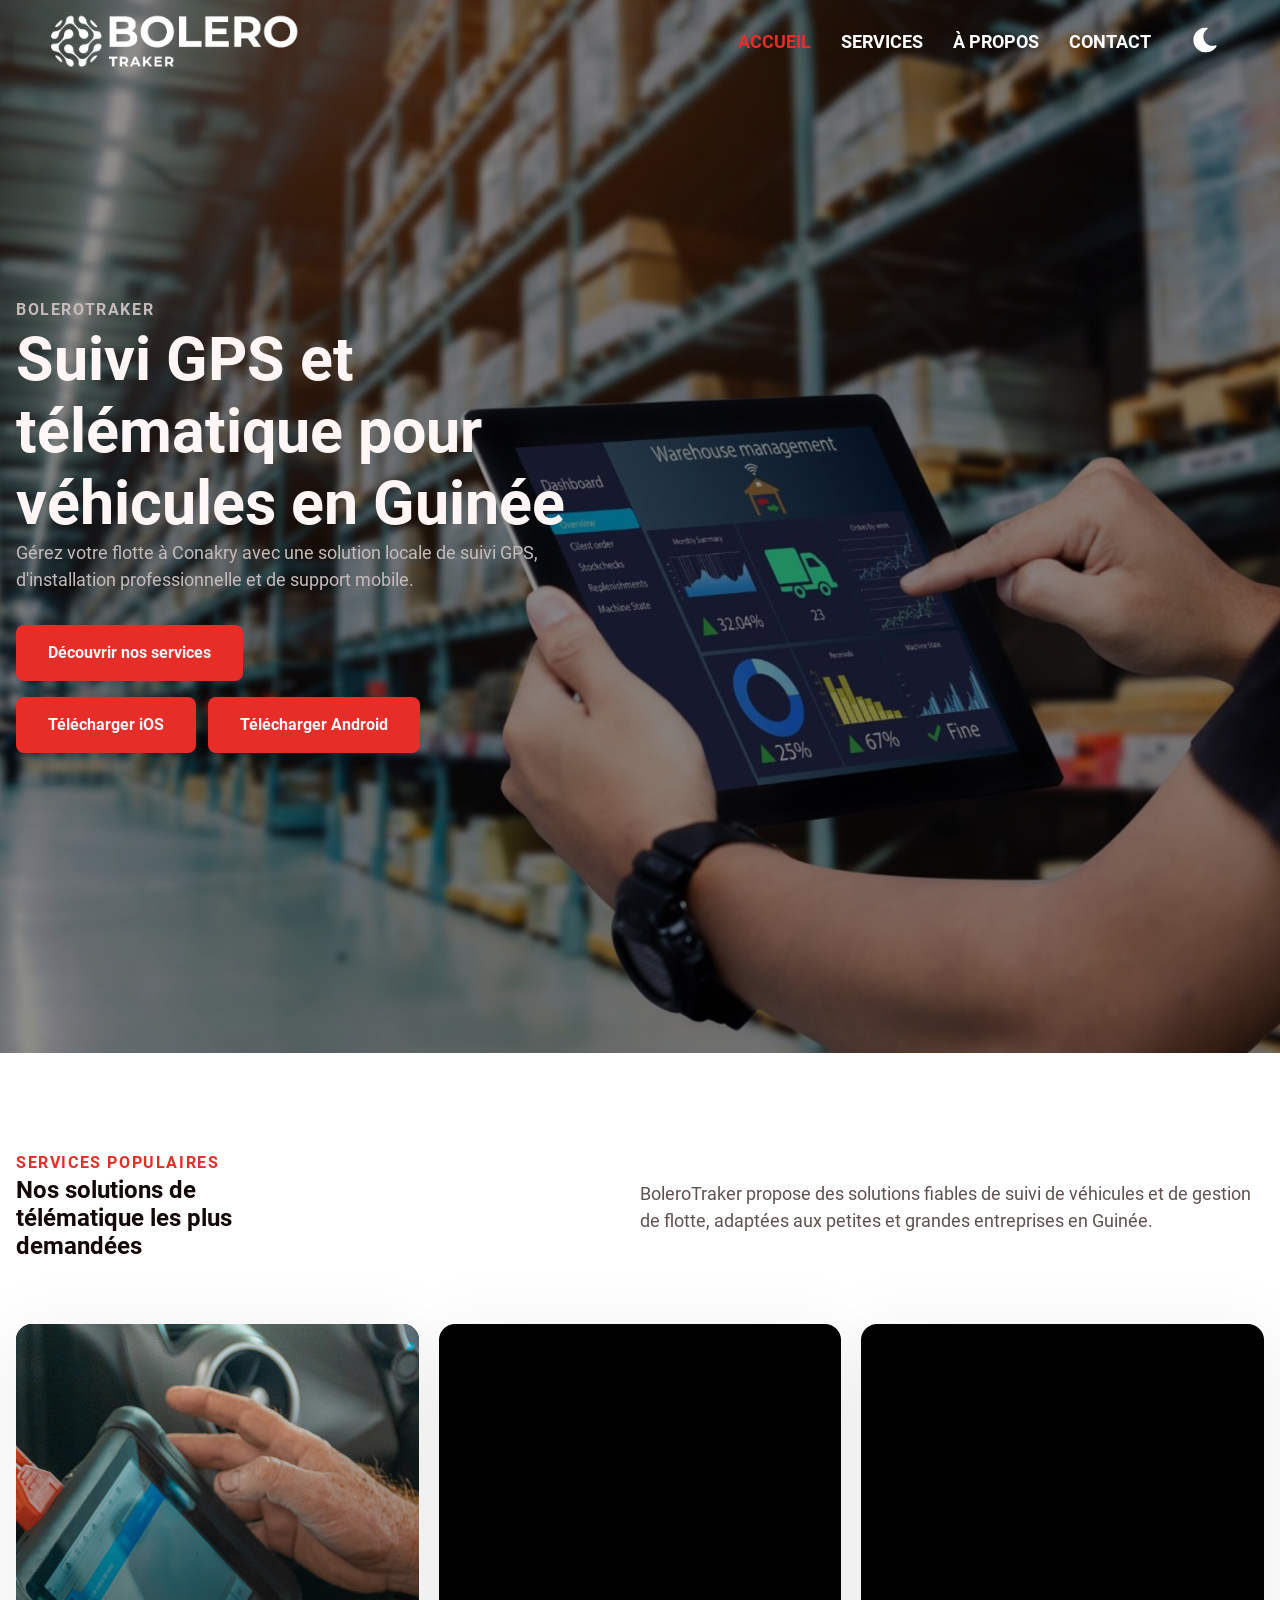
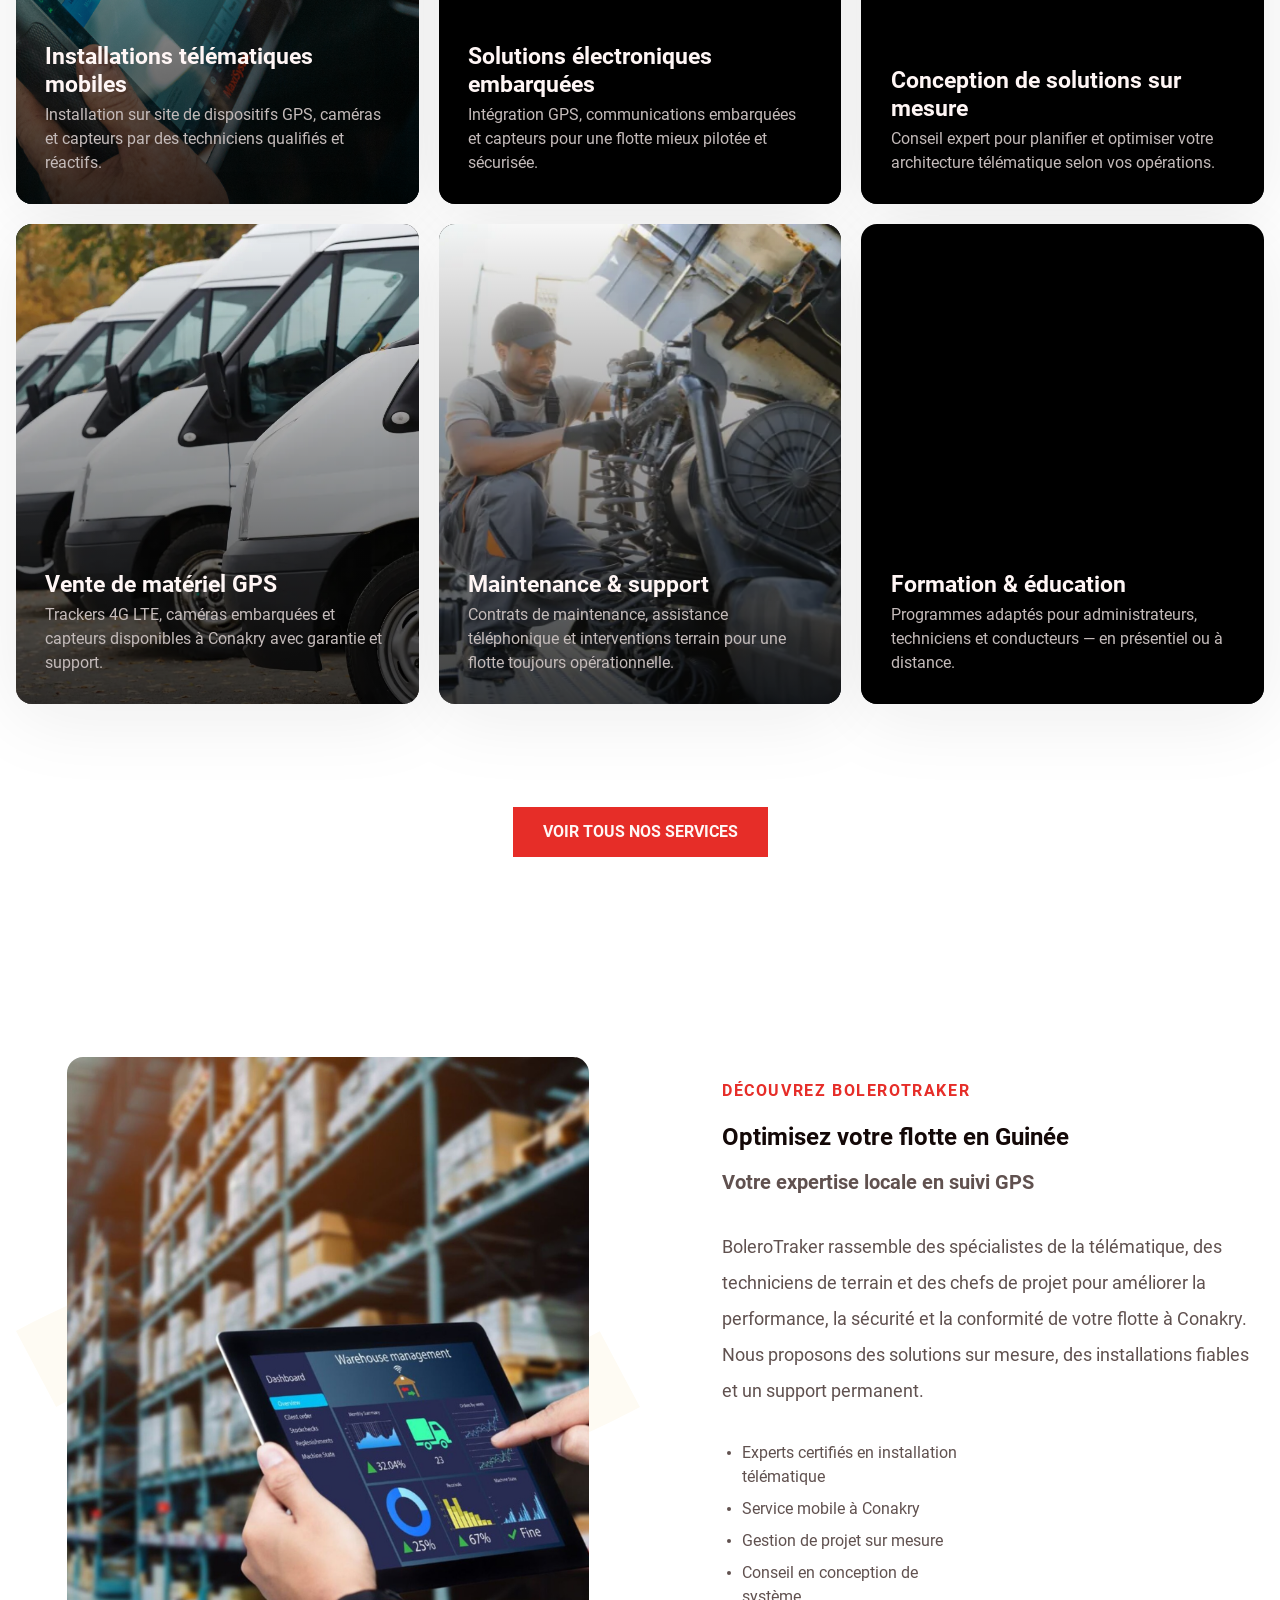
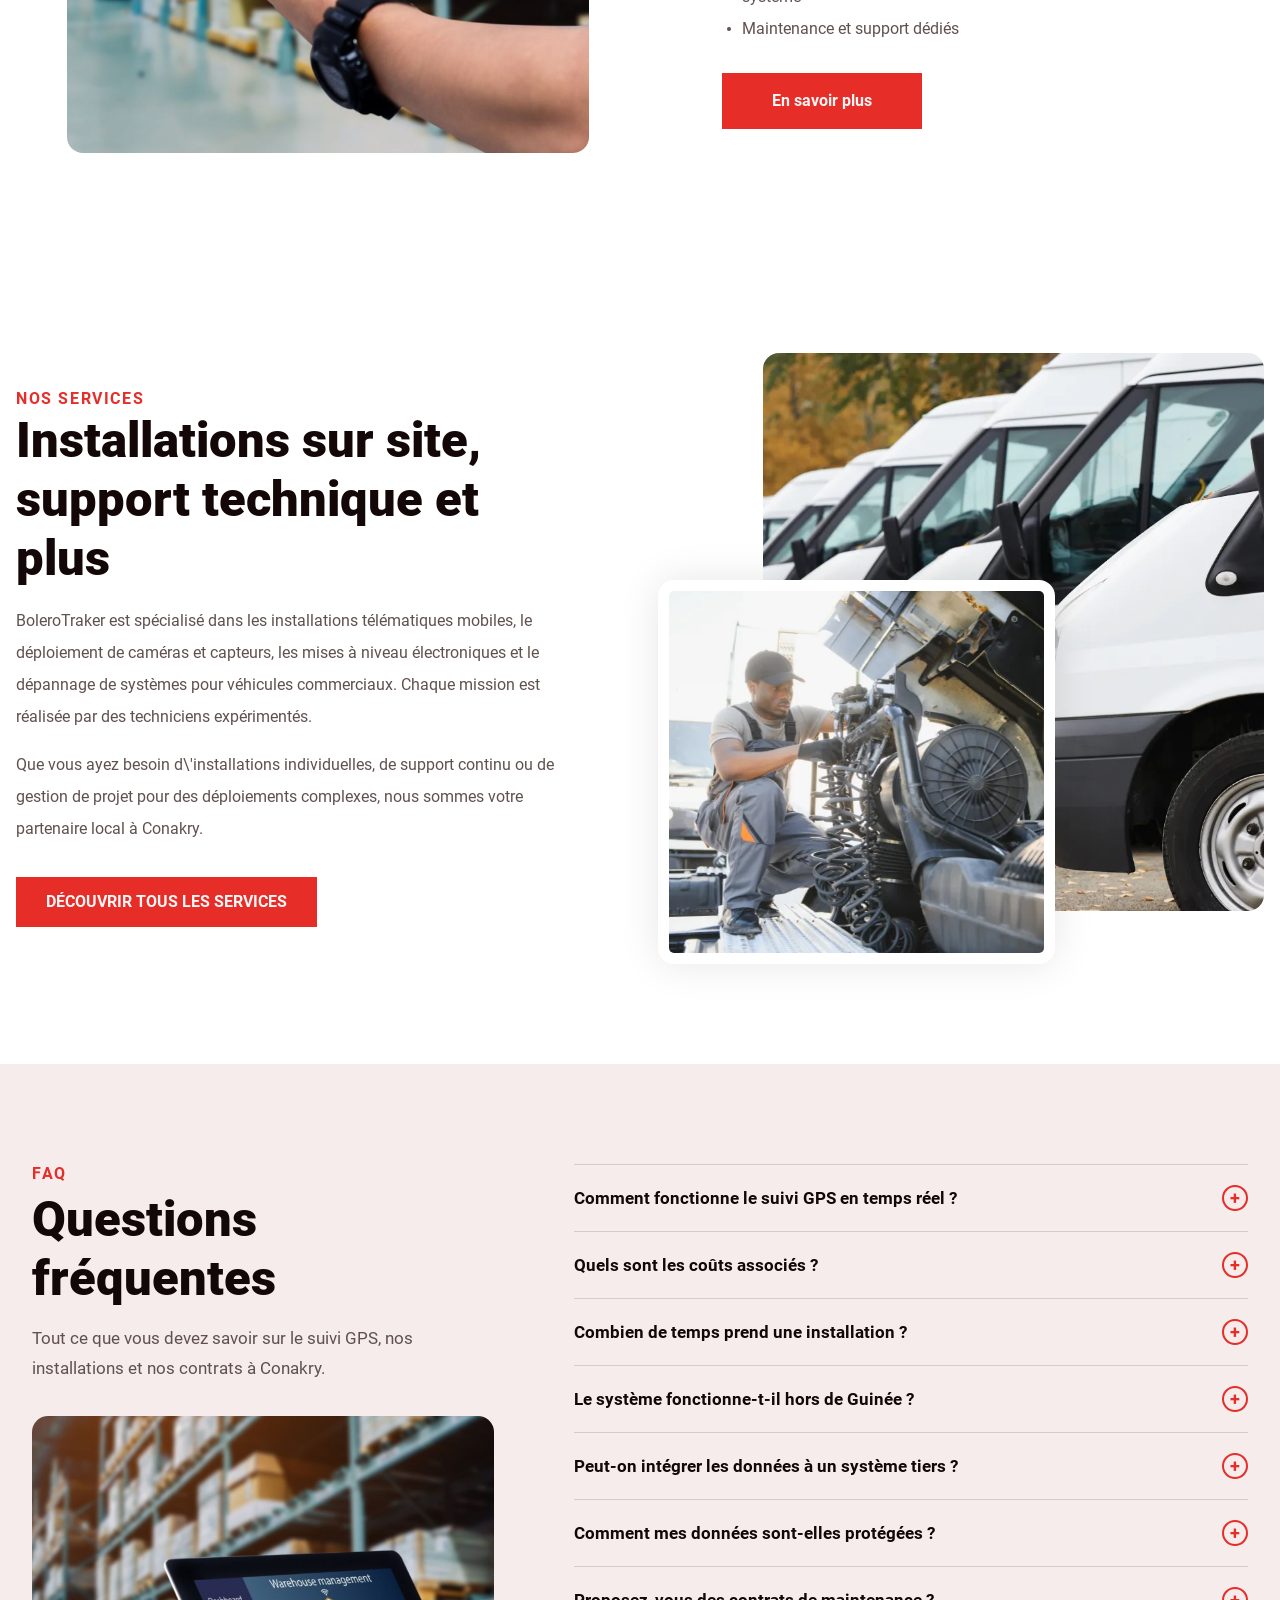
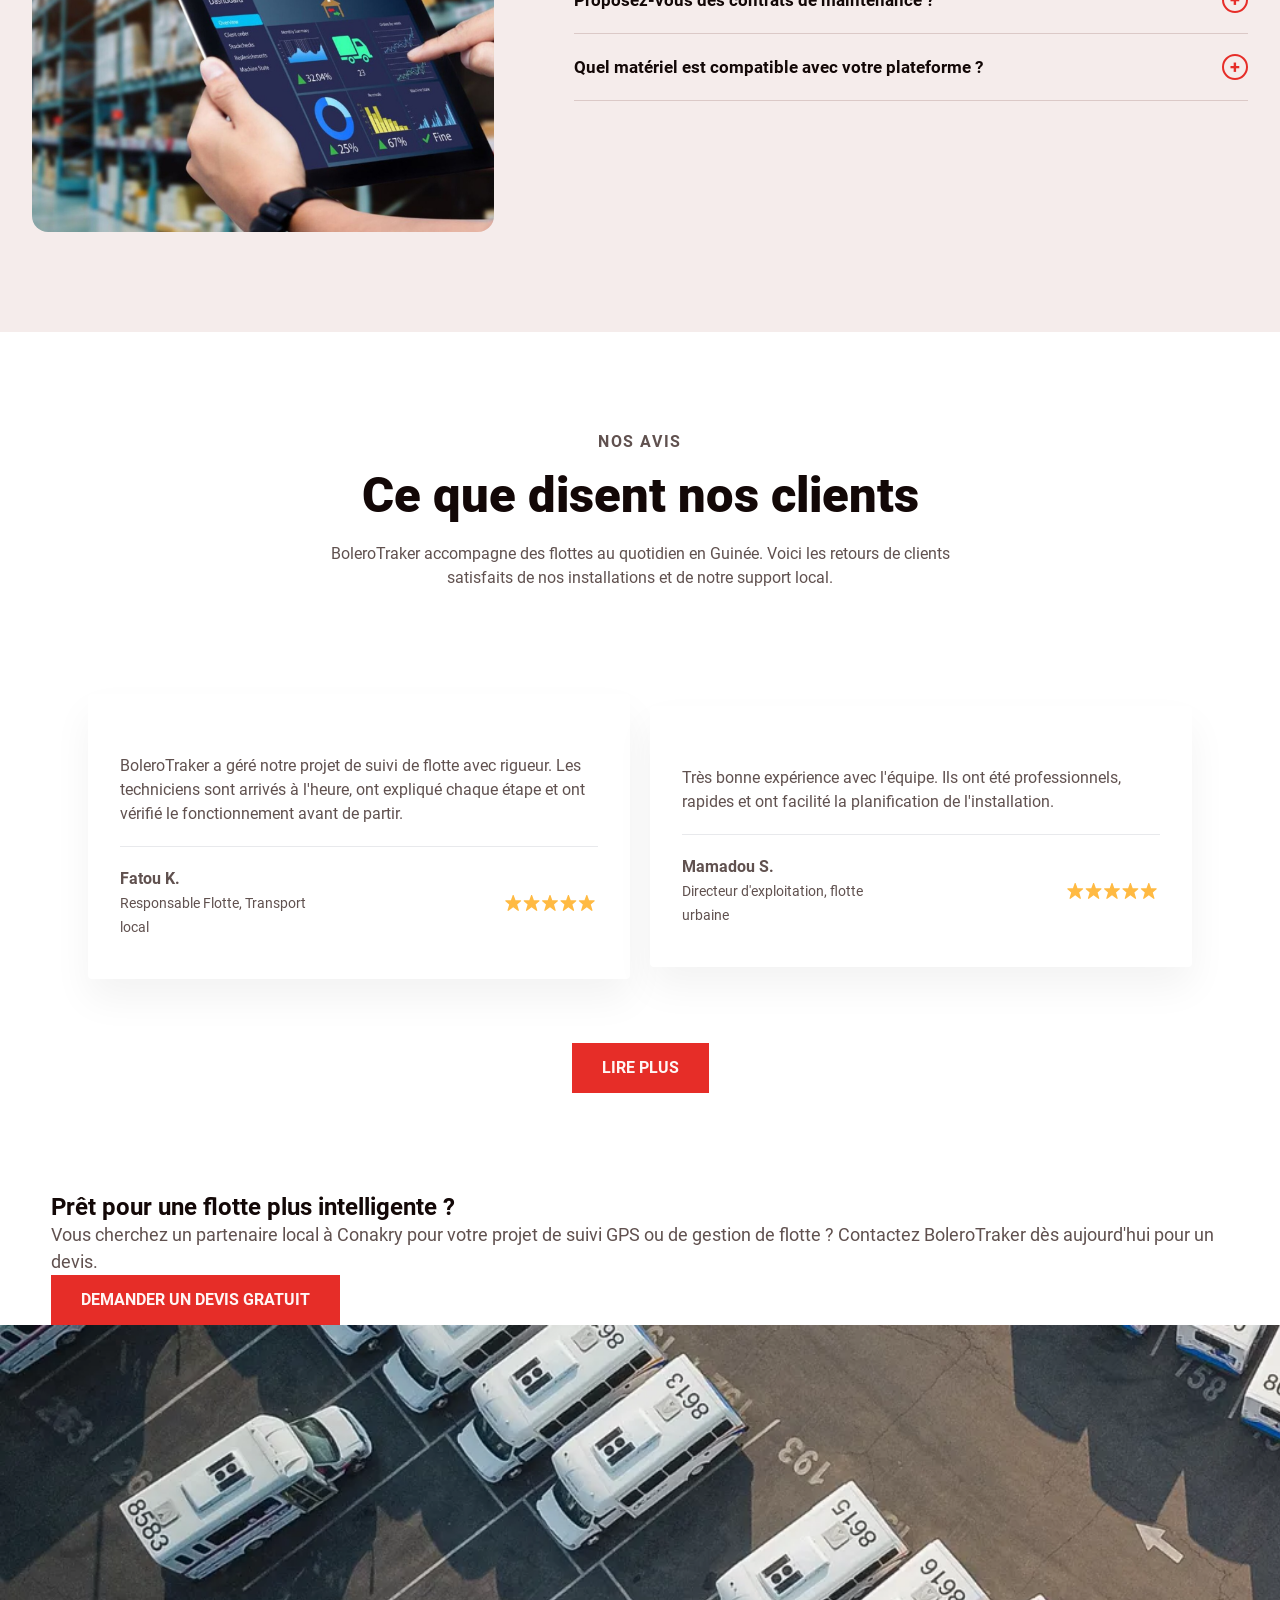
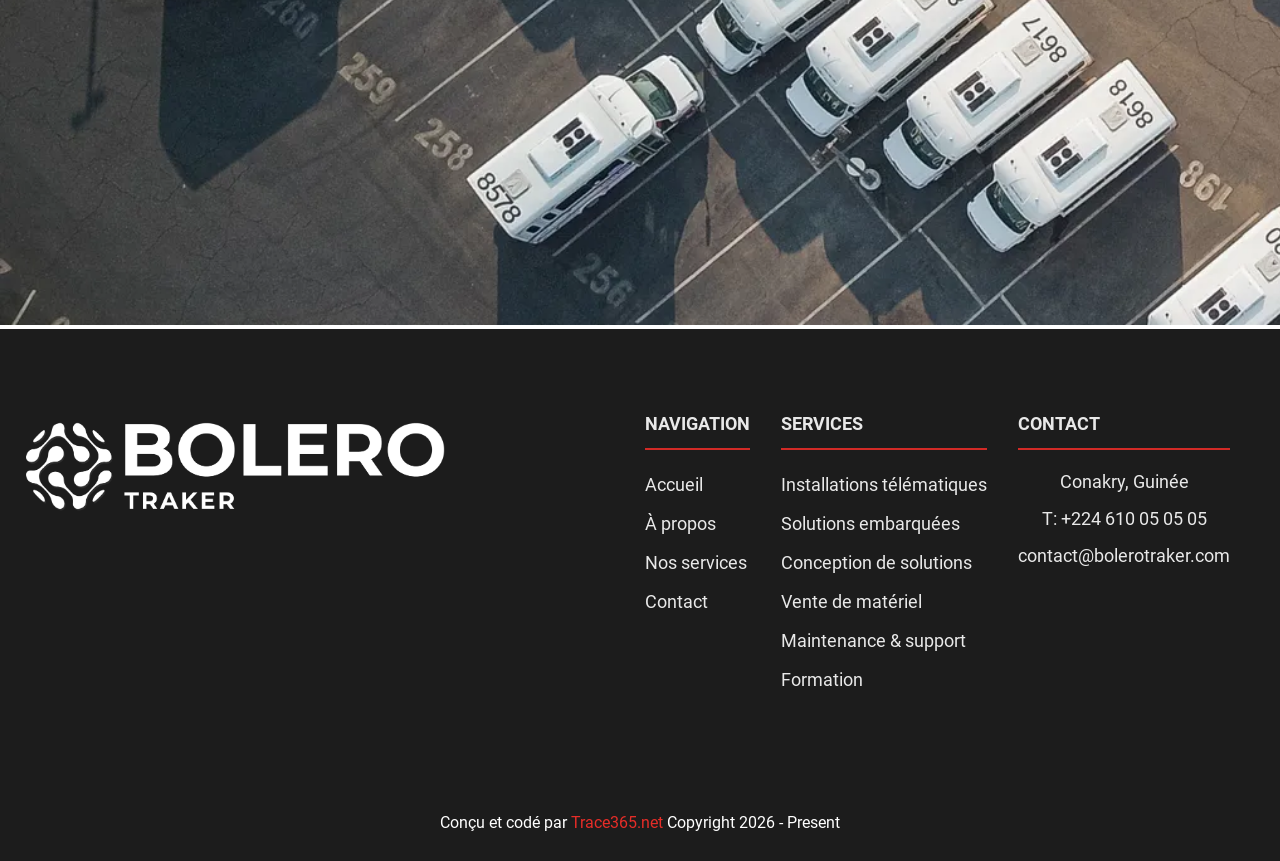
==== commit ec200d99: "modified:   css/home.css 	modified:   index.html" ====
--- a/index.html
+++ b/index.html
@@ -186,45 +186,71 @@
     </div>
     <ul class="cs-card-group">
       <li class="cs-item">
-        <a href="mobile-telematics-installations/" class="cs-link">
+        <a href="mobile-telematics-installations.html" class="cs-link">
           <span class="cs-number">01</span>
           <h3 class="cs-h3">Installations télématiques mobiles</h3>
-          <p class="cs-item-text">
-            Installation sur site de dispositifs GPS, caméras et capteurs par des
-            techniciens qualifiés et réactifs.
-          </p>
+          <p class="cs-item-text">Installation sur site de dispositifs GPS, caméras et capteurs par des techniciens qualifiés et réactifs.</p>
         </a>
         <picture class="cs-picture">
           <img decoding="async" src="images/service_1.png" alt="Technicien installant un dispositif télématique" width="413" height="374" aria-hidden="true">
         </picture>
       </li>
       <li class="cs-item">
-        <a href="fleet-electronics-solutions/" class="cs-link">
+        <a href="fleet-electronics-solutions.html" class="cs-link">
           <span class="cs-number">02</span>
           <h3 class="cs-h3">Solutions électroniques embarquées</h3>
-          <p class="cs-item-text">
-            Intégration de systèmes de suivi GPS, communications embarquées et
-            capteurs pour une flotte mieux pilotée.
-          </p>
+          <p class="cs-item-text">Intégration GPS, communications embarquées et capteurs pour une flotte mieux pilotée et sécurisée.</p>
         </a>
         <picture class="cs-picture">
-          <img decoding="async" src="images/service_2.png" alt="Démonstration de solutions électroniques pour flotte" width="413" height="374" aria-hidden="true">
+          <img decoding="async" src="images/service_2.png" alt="Solutions électroniques pour flotte" width="413" height="374" aria-hidden="true">
         </picture>
       </li>
       <li class="cs-item">
-        <a href="consultative-solution-design/" class="cs-link">
+        <a href="consultative-solution-design.html" class="cs-link">
           <span class="cs-number">03</span>
           <h3 class="cs-h3">Conception de solutions sur mesure</h3>
-          <p class="cs-item-text">
-            Conseil expert pour planifier et optimiser votre projet télématique,
-            avec un focus sur les opérations locales.
-          </p>
+          <p class="cs-item-text">Conseil expert pour planifier et optimiser votre architecture télématique selon vos opérations.</p>
         </a>
         <picture class="cs-picture">
-          <img decoding="async" src="images/service_3.png" alt="Équipe de consultants concevant des solutions sur mesure" width="413" height="374" aria-hidden="true">
+          <img decoding="async" src="images/service_3.png" alt="Conception de solutions sur mesure" width="413" height="374" aria-hidden="true">
         </picture>
       </li>
+      <li class="cs-item">
+        <a href="device-sales.html" class="cs-link">
+          <span class="cs-number">04</span>
+          <h3 class="cs-h3">Vente de matériel GPS</h3>
+          <p class="cs-item-text">Trackers 4G LTE, caméras embarquées et capteurs disponibles à Conakry avec garantie et support.</p>
+        </a>
+        <picture class="cs-picture">
+          <source type="image/webp" srcset="images/featured_img_1-400w.webp 400w, images/featured_img_1-743w.webp 743w" sizes="(max-width: 600px) 400px, 743px">
+          <img decoding="async" loading="lazy" src="images/featured_img_1-400w.jpeg" alt="Matériel GPS et trackers" width="413" height="374" aria-hidden="true">
+        </picture>
+      </li>
+      <li class="cs-item">
+        <a href="maintenance-support.html" class="cs-link">
+          <span class="cs-number">05</span>
+          <h3 class="cs-h3">Maintenance &amp; support</h3>
+          <p class="cs-item-text">Contrats de maintenance, assistance téléphonique et interventions terrain pour une flotte toujours opérationnelle.</p>
+        </a>
+        <picture class="cs-picture">
+          <source type="image/webp" srcset="images/featured_img_2-400w.webp 400w, images/featured_img_2-555w.webp 555w" sizes="(max-width: 600px) 400px, 555px">
+          <img decoding="async" loading="lazy" src="images/featured_img_2-400w.jpeg" alt="Maintenance et support technique" width="413" height="374" aria-hidden="true">
+        </picture>
+      </li>
+      <li class="cs-item">
+        <a href="training-education.html" class="cs-link">
+          <span class="cs-number">06</span>
+          <h3 class="cs-h3">Formation &amp; éducation</h3>
+          <p class="cs-item-text">Programmes adaptés pour administrateurs, techniciens et conducteurs — en présentiel ou à distance.</p>
+        </a>
+        <picture class="cs-picture">
+          <img decoding="async" loading="lazy" src="images/hero_img_2.png" alt="Formation télématique BoleroTraker" width="413" height="374" aria-hidden="true">
+        </picture>
+      </li>
     </ul>
+    <div class="cs-cta-row">
+      <a href="services.html" class="button-solid">Voir tous nos services</a>
+    </div>
   </div>
 </section>
 
@@ -308,36 +334,61 @@
 <!-- ============================================ -->
 
 <section id="faqs" aria-label="FAQ section">
-  <div class="cs-container">
-    <div class="cs-content">
+  <div class="faq-container">
+
+    <!-- Left: sticky heading + image -->
+    <div class="faq-left">
       <span class="cs-topper">FAQ</span>
-      <h2 class="cs-title">Questions fréquentes</h2>
-      <div class="faq-list">
-        <details>
-          <summary>Comment fonctionne le suivi GPS en temps réel ?</summary>
-          <p>Nos dispositifs transmettent la position via le réseau mobile à notre plateforme cloud, affichant la position, la vitesse et l'historique des trajets.</p>
-        </details>
-        <details>
-          <summary>Quels sont les coûts associés ?</summary>
-          <p>Les coûts incluent l'achat/installation du matériel et un abonnement mensuel pour la connectivité et la plateforme. Contactez-nous pour un devis personnalisé.</p>
-        </details>
-        <details>
-          <summary>Est-ce que le système fonctionne hors de la Guinée ?</summary>
-          <p>Nos abonnements couvrent la région selon le forfait. Pour déploiements internationaux, nous proposons des options roaming ou données globales.</p>
-        </details>
-        <details>
-          <summary>Peut-on intégrer les données à un système tiers ?</summary>
-          <p>Oui — nous fournissons des APIs et des flux de données pour intégration avec vos outils métier ou ERP.</p>
-        </details>
-        <details>
-          <summary>Comment sont protégées les données ?</summary>
-          <p>Les données sont stockées sur des serveurs sécurisés et les accès sont protégés par authentification. Nous appliquons des pratiques standard de sécurité.</p>
-        </details>
-        <details>
-          <summary>Proposez-vous des formations ?</summary>
-          <p>Oui, nous proposons des formations pour administrateurs et opérateurs afin d'exploiter la plateforme efficacement.</p>
-        </details>
-      </div>
+      <h2 class="faq-title">Questions fréquentes</h2>
+      <p class="faq-intro">Tout ce que vous devez savoir sur le suivi GPS, nos installations et nos contrats à Conakry.</p>
+      <picture class="faq-img">
+        <img src="images/about_img_1.png" alt="Équipe BoleroTraker" loading="lazy" decoding="async">
+      </picture>
+    </div>
+
+    <!-- Right: accordion -->
+    <div class="faq-right">
+
+      <details class="faq-item">
+        <summary>Comment fonctionne le suivi GPS en temps réel ?<span class="faq-icon" aria-hidden="true"></span></summary>
+        <div class="faq-body"><p>Nos dispositifs transmettent la position en continu via le réseau mobile 4G vers notre plateforme cloud. Vous visualisez la position exacte, la vitesse, l'historique des trajets et les alertes depuis votre navigateur ou l'application mobile BoleroTraker.</p></div>
+      </details>
+
+      <details class="faq-item">
+        <summary>Quels sont les coûts associés ?<span class="faq-icon" aria-hidden="true"></span></summary>
+        <div class="faq-body"><p>Les coûts se composent de l'achat du matériel (trackers, caméras, capteurs), de l'installation par nos techniciens, et d'un abonnement mensuel couvrant la connectivité et la plateforme. Contactez-nous pour un devis selon la taille de votre flotte.</p></div>
+      </details>
+
+      <details class="faq-item">
+        <summary>Combien de temps prend une installation ?<span class="faq-icon" aria-hidden="true"></span></summary>
+        <div class="faq-body"><p>Une installation standard sur un véhicule prend entre 45 minutes et 2 heures selon les équipements posés. Pour des flottes importantes, nous planifions des journées d'installation groupées pour limiter l'impact sur vos opérations.</p></div>
+      </details>
+
+      <details class="faq-item">
+        <summary>Le système fonctionne-t-il hors de Guinée ?<span class="faq-icon" aria-hidden="true"></span></summary>
+        <div class="faq-body"><p>Nos abonnements couvrent la Guinée en priorité. Pour des opérations régionales ou internationales, nous proposons des options avec SIM roaming ou cartes SIM multi-opérateurs adaptées à vos zones de circulation.</p></div>
+      </details>
+
+      <details class="faq-item">
+        <summary>Peut-on intégrer les données à un système tiers ?<span class="faq-icon" aria-hidden="true"></span></summary>
+        <div class="faq-body"><p>Oui — nous fournissons une API REST documentée et des webhooks pour connecter vos données de flotte à votre ERP, logiciel de dispatch ou tableau de bord personnalisé. Notre équipe vous accompagne pour l'intégration.</p></div>
+      </details>
+
+      <details class="faq-item">
+        <summary>Comment mes données sont-elles protégées ?<span class="faq-icon" aria-hidden="true"></span></summary>
+        <div class="faq-body"><p>Les données sont chiffrées en transit (HTTPS/TLS) et stockées sur des serveurs sécurisés. L'accès à la plateforme est protégé par authentification. Chaque compte client est isolé — vous en êtes le seul propriétaire.</p></div>
+      </details>
+
+      <details class="faq-item">
+        <summary>Proposez-vous des contrats de maintenance ?<span class="faq-icon" aria-hidden="true"></span></summary>
+        <div class="faq-body"><p>Oui, avec assistance téléphonique, télémaintenance, interventions terrain et remplacement de matériel défectueux selon la formule choisie. Consultez notre page <a href="maintenance-support.html" style="color:var(--primary);font-weight:600">Maintenance &amp; support</a> pour les détails.</p></div>
+      </details>
+
+      <details class="faq-item">
+        <summary>Quel matériel est compatible avec votre plateforme ?<span class="faq-icon" aria-hidden="true"></span></summary>
+        <div class="faq-body"><p>Notre plateforme est compatible avec l'ensemble du matériel que nous vendons : trackers 4G LTE, caméras embarquées, capteurs de carburant et interfaces CAN/OBD. Nous pouvons également intégrer certains équipements tiers selon les protocoles supportés.</p></div>
+      </details>
+
     </div>
   </div>
 </section>
--- a/css/home.css
+++ b/css/home.css
@@ -1198,3 +1198,155 @@
     display: none;
   }
 }
+
+/*-- -------------------------- -->
+<---   Services CTA Row          -->
+<--- -------------------------- -*/
+#services-1329 .cs-cta-row {
+  width: 100%;
+  display: flex;
+  justify-content: center;
+  margin-top: clamp(1.5rem, 3vw, 2.5rem);
+}
+
+/*-- -------------------------- -->
+<---        FAQ Section          -->
+<--- -------------------------- -*/
+@media only screen and (min-width: 0em) {
+  #faqs {
+    padding: var(--sectionPadding);
+    background: var(--bg-dark);
+  }
+  .faq-container {
+    width: 100%;
+    max-width: 80rem;
+    margin: 0 auto;
+    padding: 0 1rem;
+    display: flex;
+    flex-direction: column;
+    gap: 3rem;
+  }
+  .faq-left .cs-topper {
+    display: block;
+    margin-bottom: 0.5rem;
+  }
+  .faq-title {
+    font-size: var(--headerFontSize);
+    font-weight: 900;
+    line-height: 1.2;
+    color: var(--text);
+    margin: 0 0 1rem;
+    max-width: 24rem;
+  }
+  .faq-intro {
+    color: var(--text-muted);
+    font-size: 1.0625rem;
+    line-height: 1.75;
+    margin-bottom: 2rem;
+    max-width: 28rem;
+  }
+  .faq-img {
+    display: block;
+    border-radius: 1rem;
+    overflow: hidden;
+    width: 100%;
+  }
+  .faq-img img {
+    width: 100%;
+    height: 20rem;
+    object-fit: cover;
+    display: block;
+    transition: transform 0.5s;
+  }
+  .faq-img:hover img {
+    transform: scale(1.03);
+  }
+  /* Accordion items */
+  .faq-item {
+    border-bottom: 1px solid var(--border);
+  }
+  .faq-item:first-of-type {
+    border-top: 1px solid var(--border);
+  }
+  .faq-item summary {
+    padding: 1.25rem 0;
+    font-weight: 700;
+    font-size: 1.0625rem;
+    cursor: pointer;
+    display: flex;
+    justify-content: space-between;
+    align-items: center;
+    list-style: none;
+    color: var(--text);
+    gap: 1rem;
+    user-select: none;
+    transition: color 0.2s;
+  }
+  .faq-item summary::-webkit-details-marker { display: none; }
+  .faq-item[open] > summary {
+    color: var(--primary);
+  }
+  .faq-icon {
+    flex-shrink: 0;
+    width: 1.625rem;
+    height: 1.625rem;
+    border-radius: 50%;
+    border: 2px solid var(--primary);
+    color: var(--primary);
+    display: flex;
+    align-items: center;
+    justify-content: center;
+    transition: transform 0.25s, background 0.25s, color 0.25s;
+    position: relative;
+  }
+  .faq-icon::before {
+    content: '+';
+    font-size: 1.125rem;
+    font-weight: 700;
+    line-height: 1;
+    position: absolute;
+    left: 50%;
+    top: 50%;
+    transform: translate(-50%, -50%);
+  }
+  .faq-item[open] .faq-icon {
+    background: var(--primary);
+    color: #fff;
+    transform: rotate(45deg);
+  }
+  .faq-body {
+    padding: 0 2rem 1.5rem 0;
+    color: var(--text-muted);
+    line-height: 1.75;
+    font-size: 1rem;
+  }
+  .faq-body p {
+    color: inherit;
+    font-size: inherit;
+    margin: 0;
+  }
+}
+@media only screen and (min-width: 64em) {
+  .faq-container {
+    flex-direction: row;
+    gap: 5rem;
+    align-items: flex-start;
+  }
+  .faq-left {
+    width: 38%;
+    flex-shrink: 0;
+    position: sticky;
+    top: 7rem;
+  }
+  .faq-right {
+    flex: 1;
+  }
+  .faq-img img {
+    height: 26rem;
+  }
+}
+@media only screen and (min-width: 0em) {
+  body.dark-mode #faqs {
+    background: var(--bg-dark);
+  }
+}
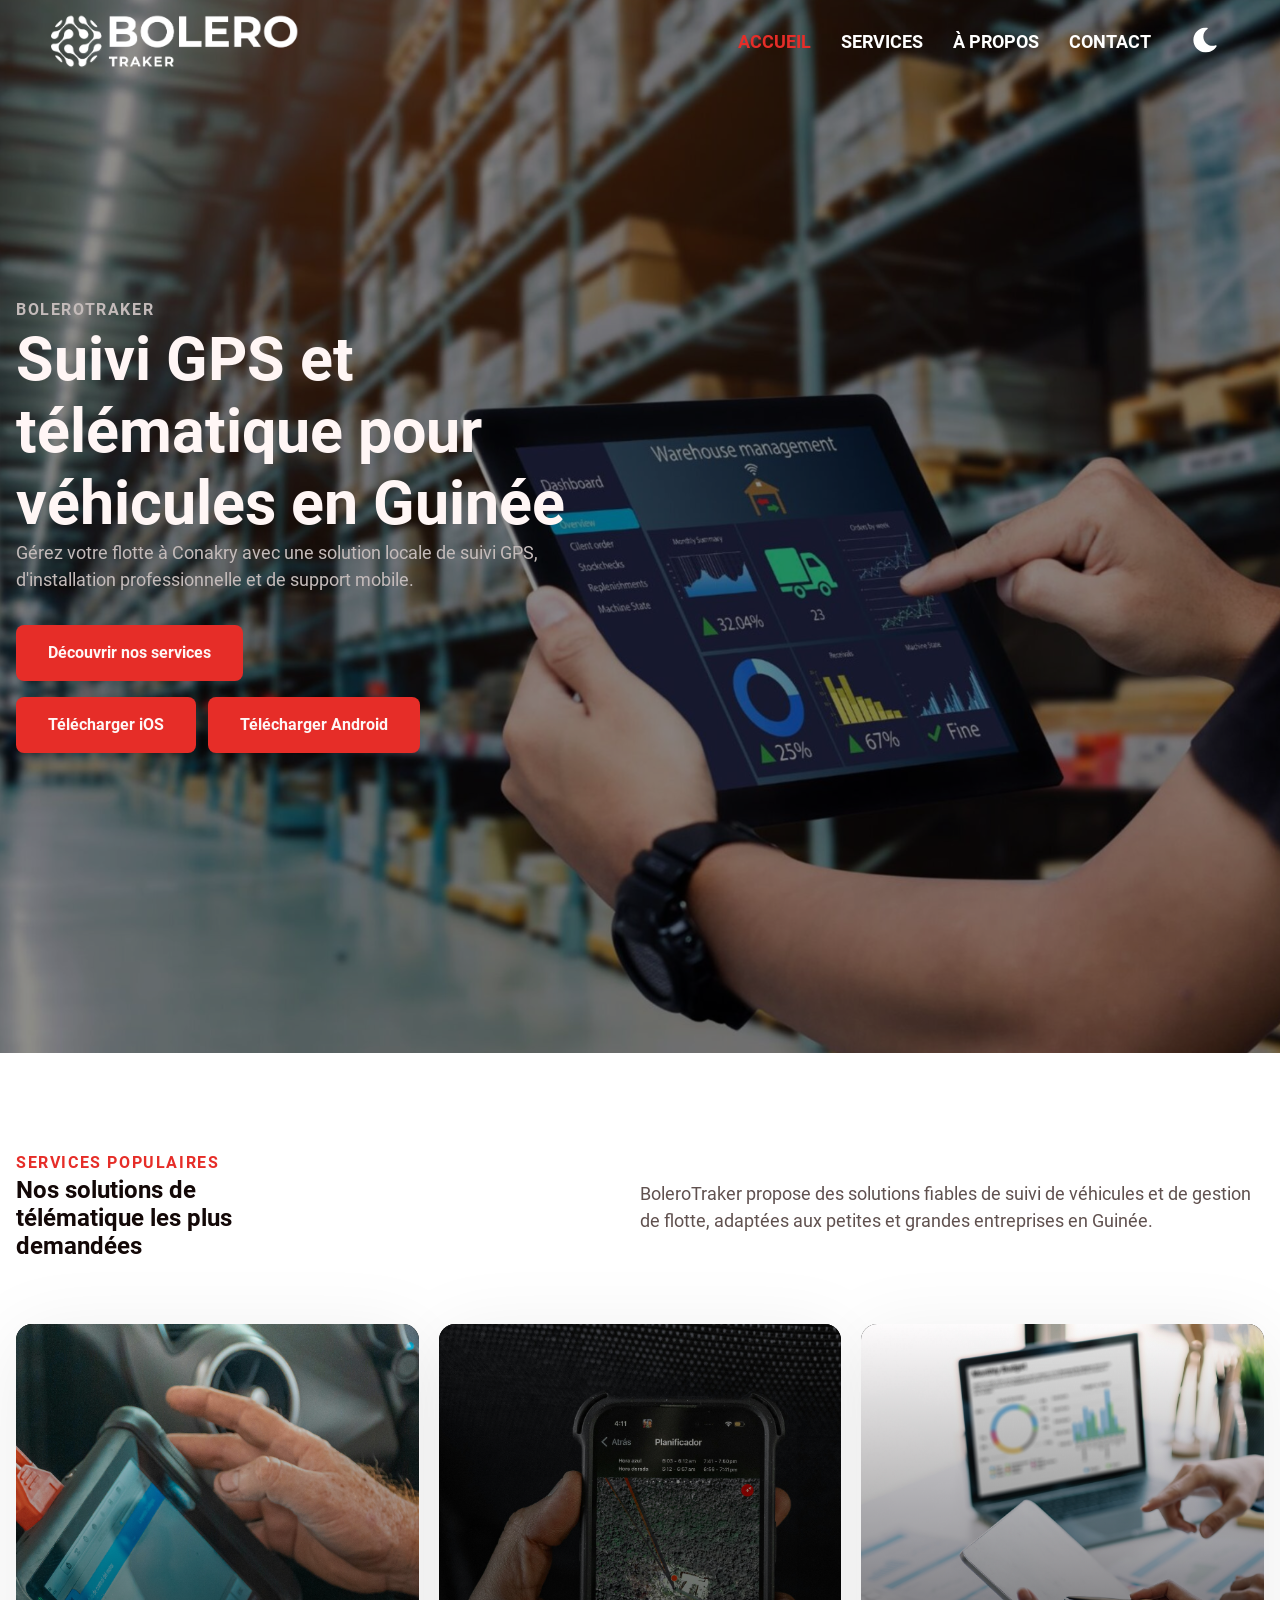
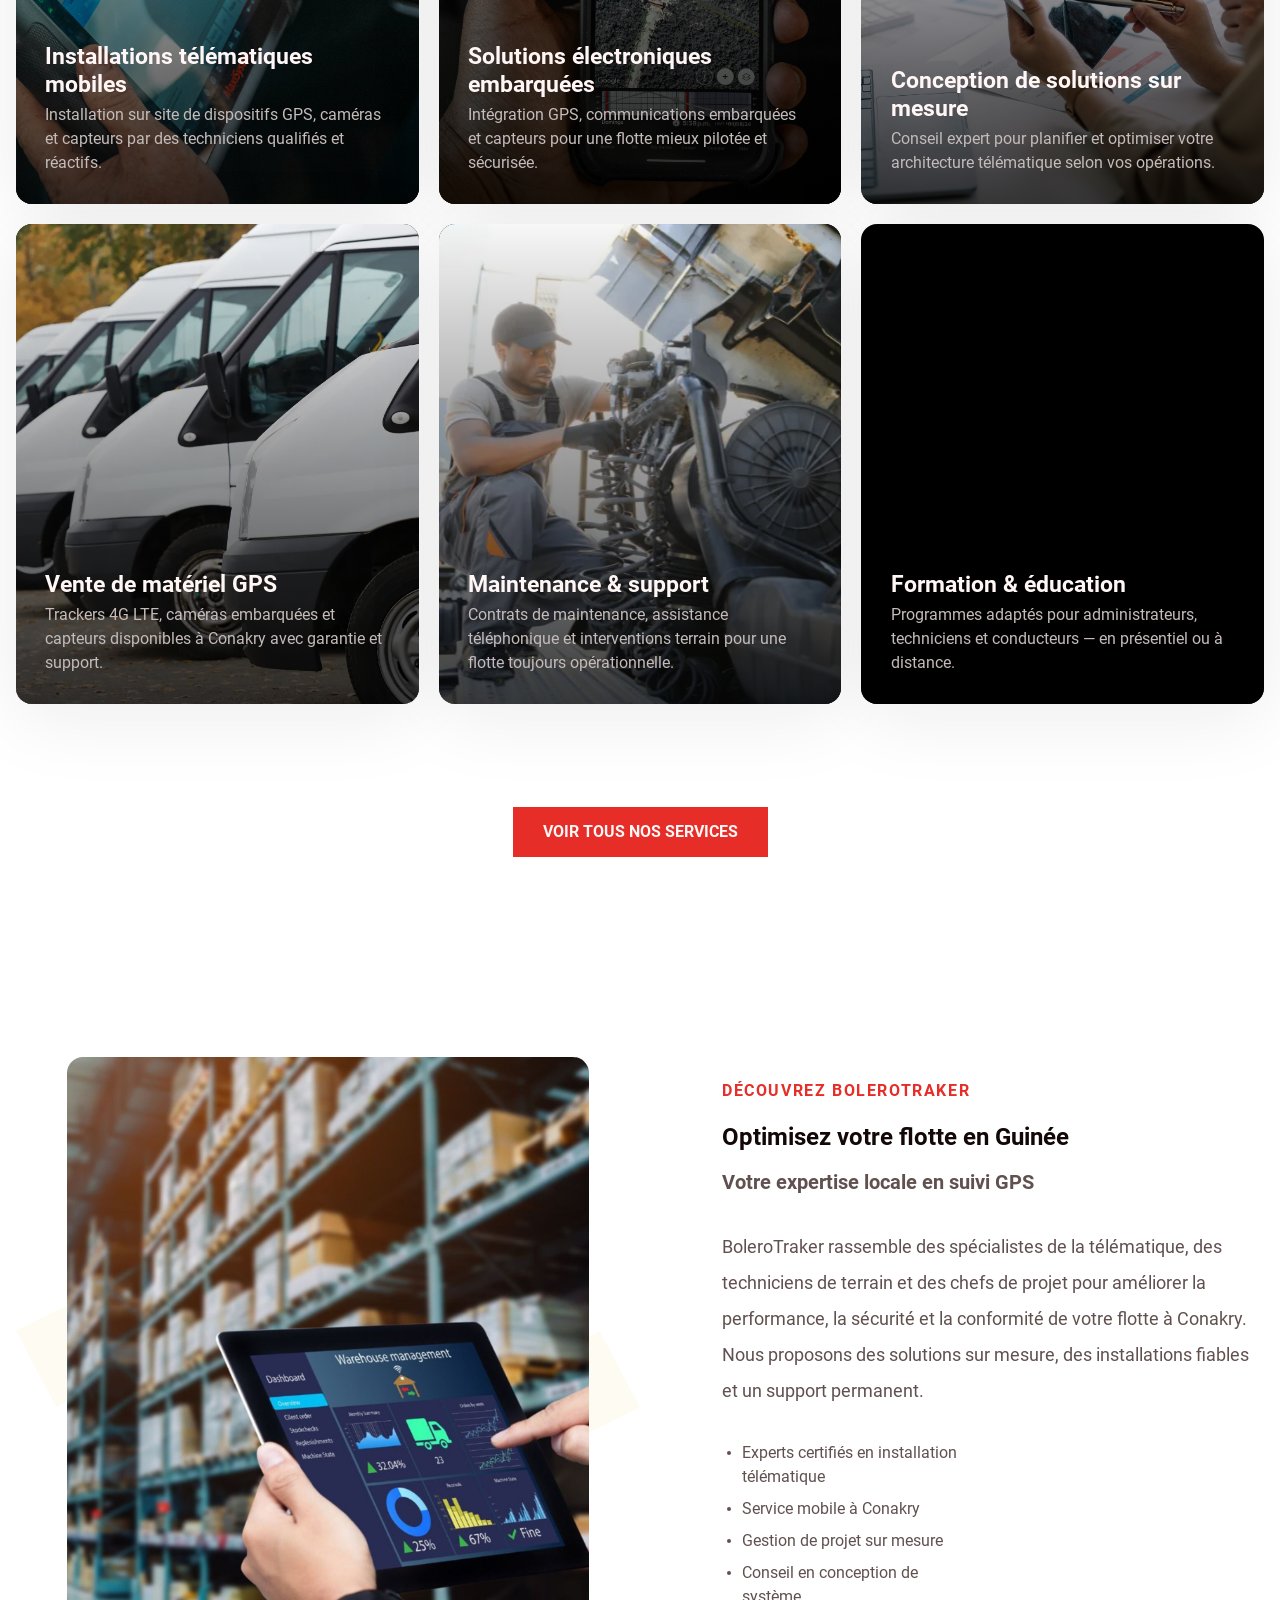
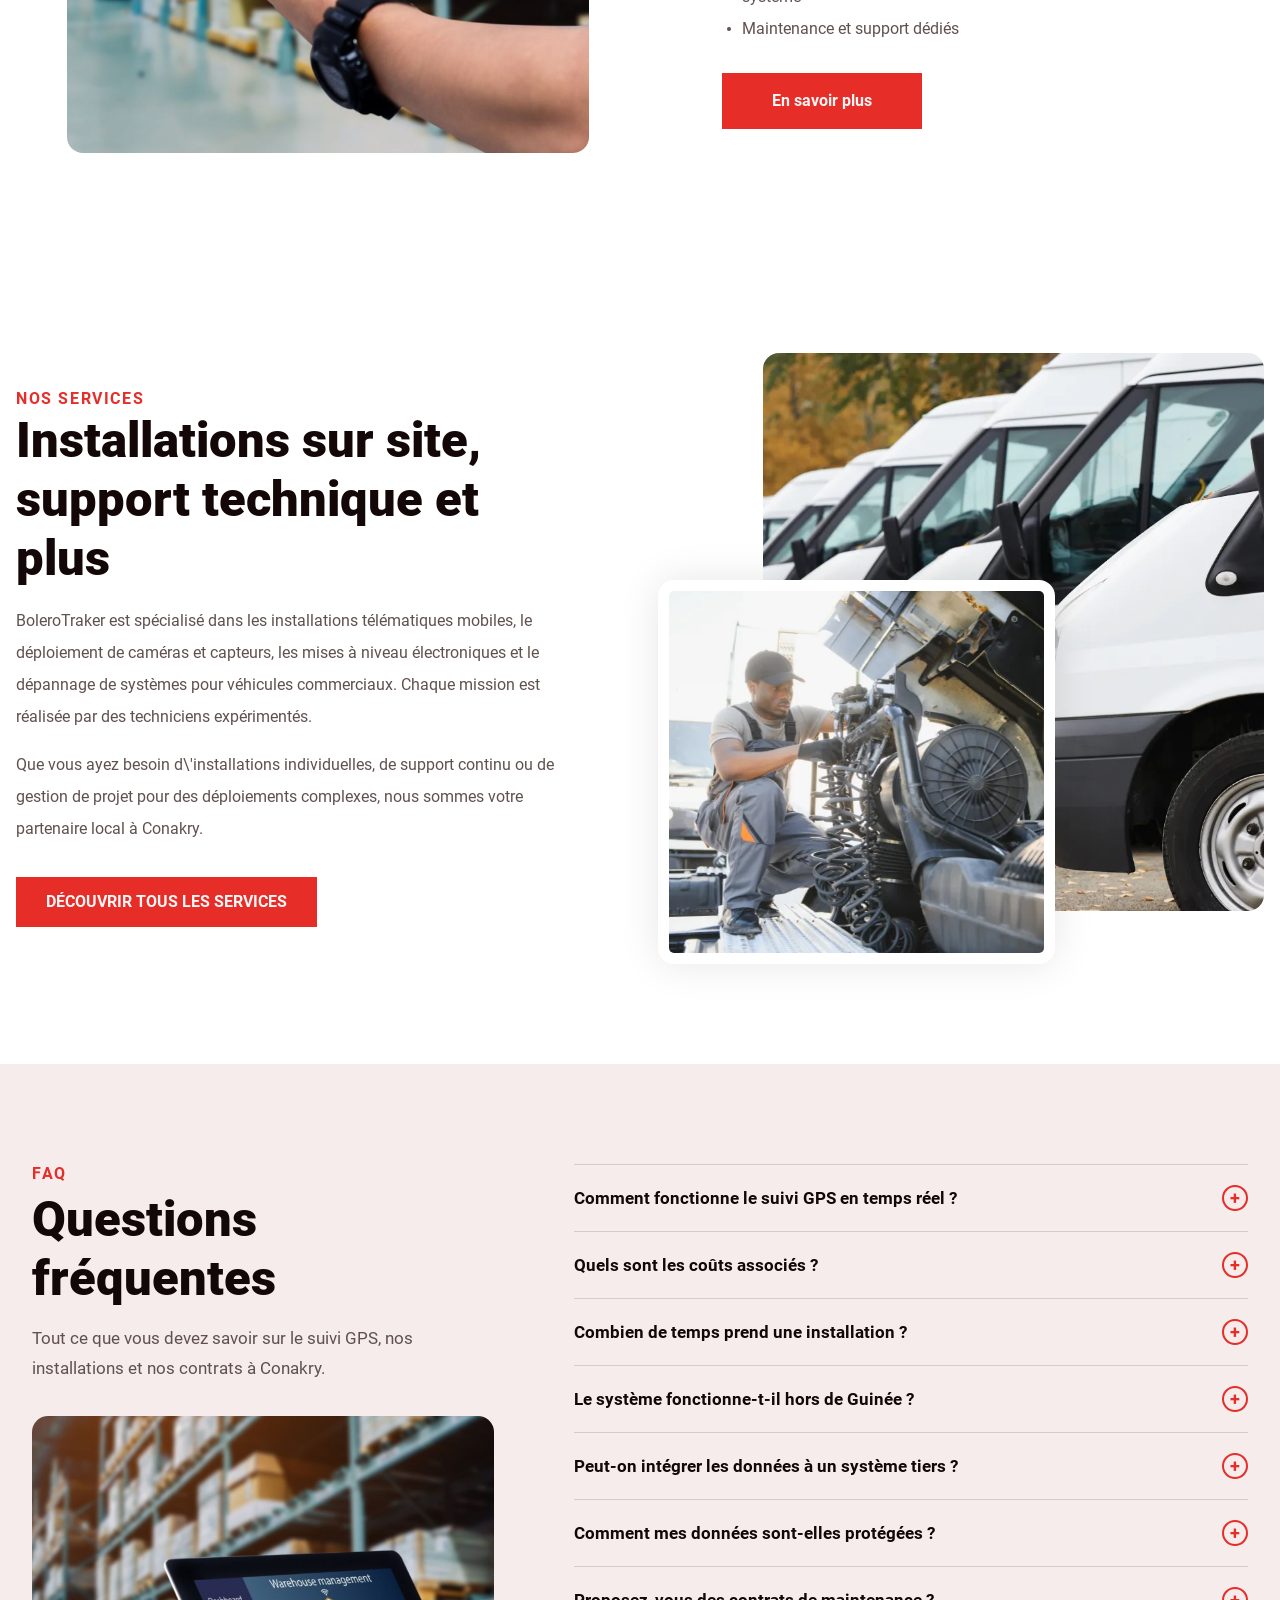
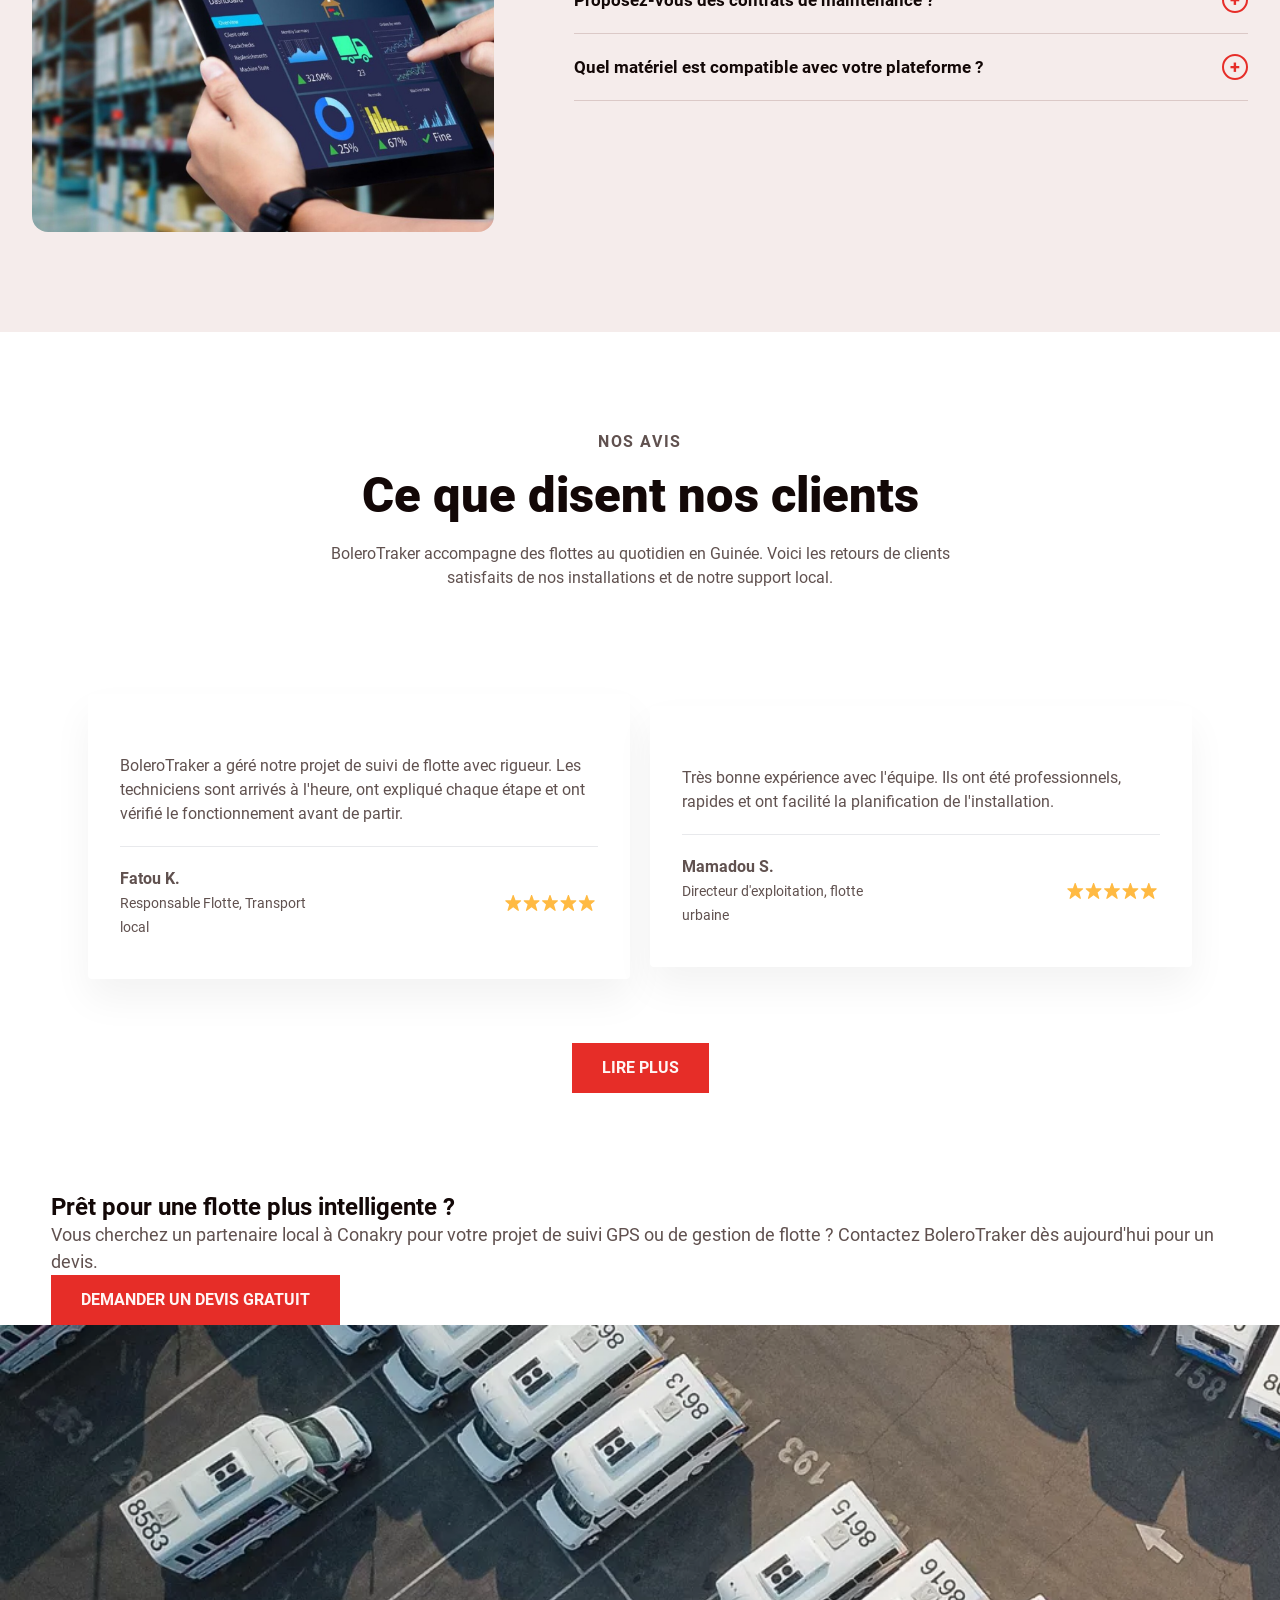
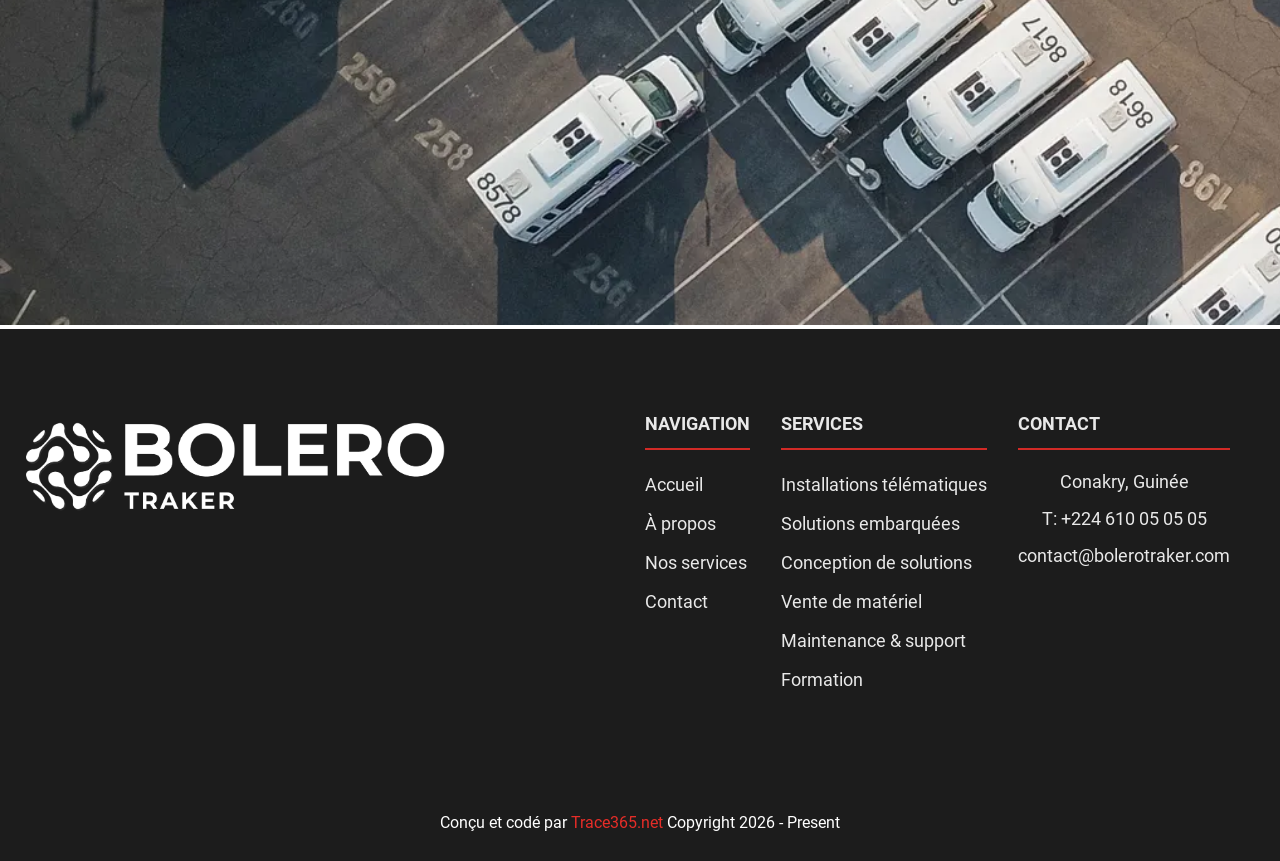
==== commit fad41563: "services" ====
--- a/index.html
+++ b/index.html
@@ -90,7 +90,7 @@
             <a class="active" href="/">Accueil</a>
         </li>
         <li class="dropdown" id="services">
-            <a class="dropdown-toggle" role="button" tabindex="0" aria-expanded="false" aria-controls="services-submenu">Services</a>
+            <a class="dropdown-toggle" href="#services" tabindex="0" aria-expanded="false" aria-controls="services-submenu">Services</a>
             <ul class="dropdown-menu" id="services-submenu">
                 <li><a class="dropdown-menu-item" href="mobile-telematics-installations.html">
                     <span class="dmi-title">Installations télématiques</span>
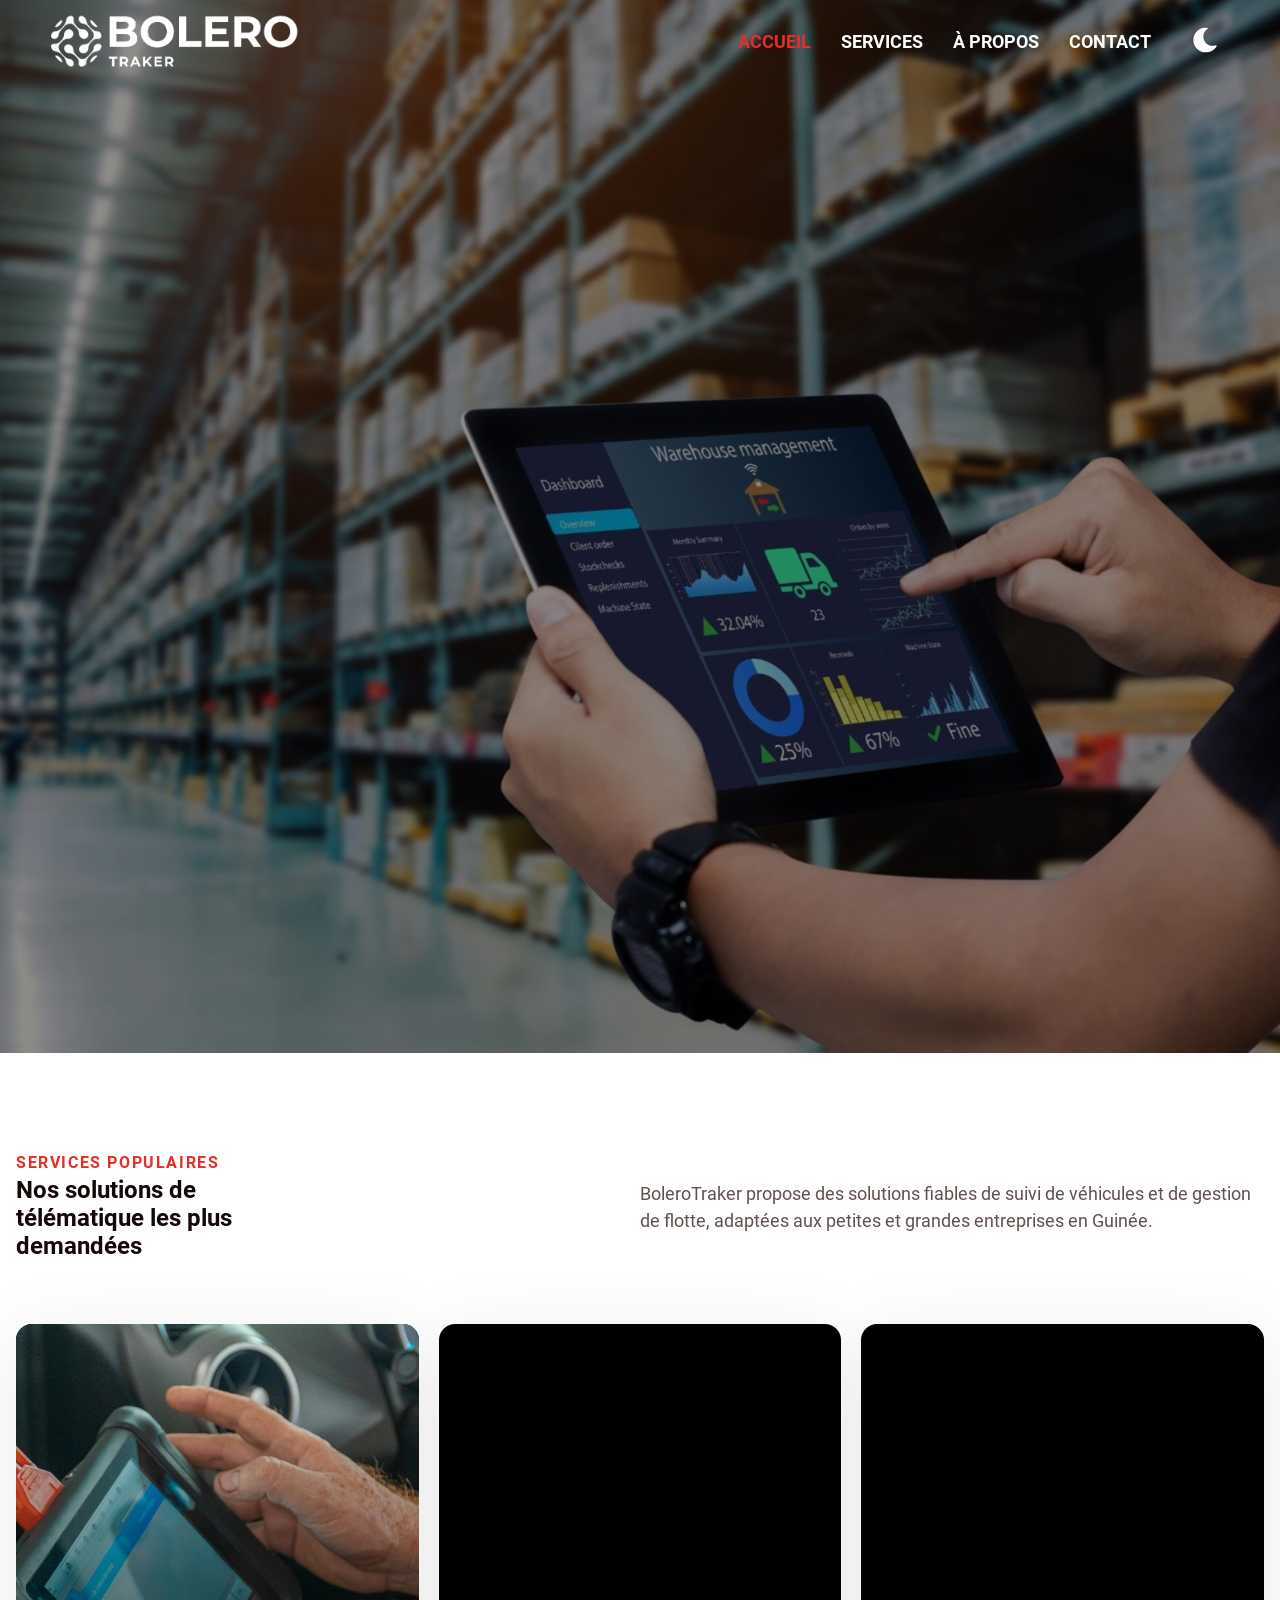
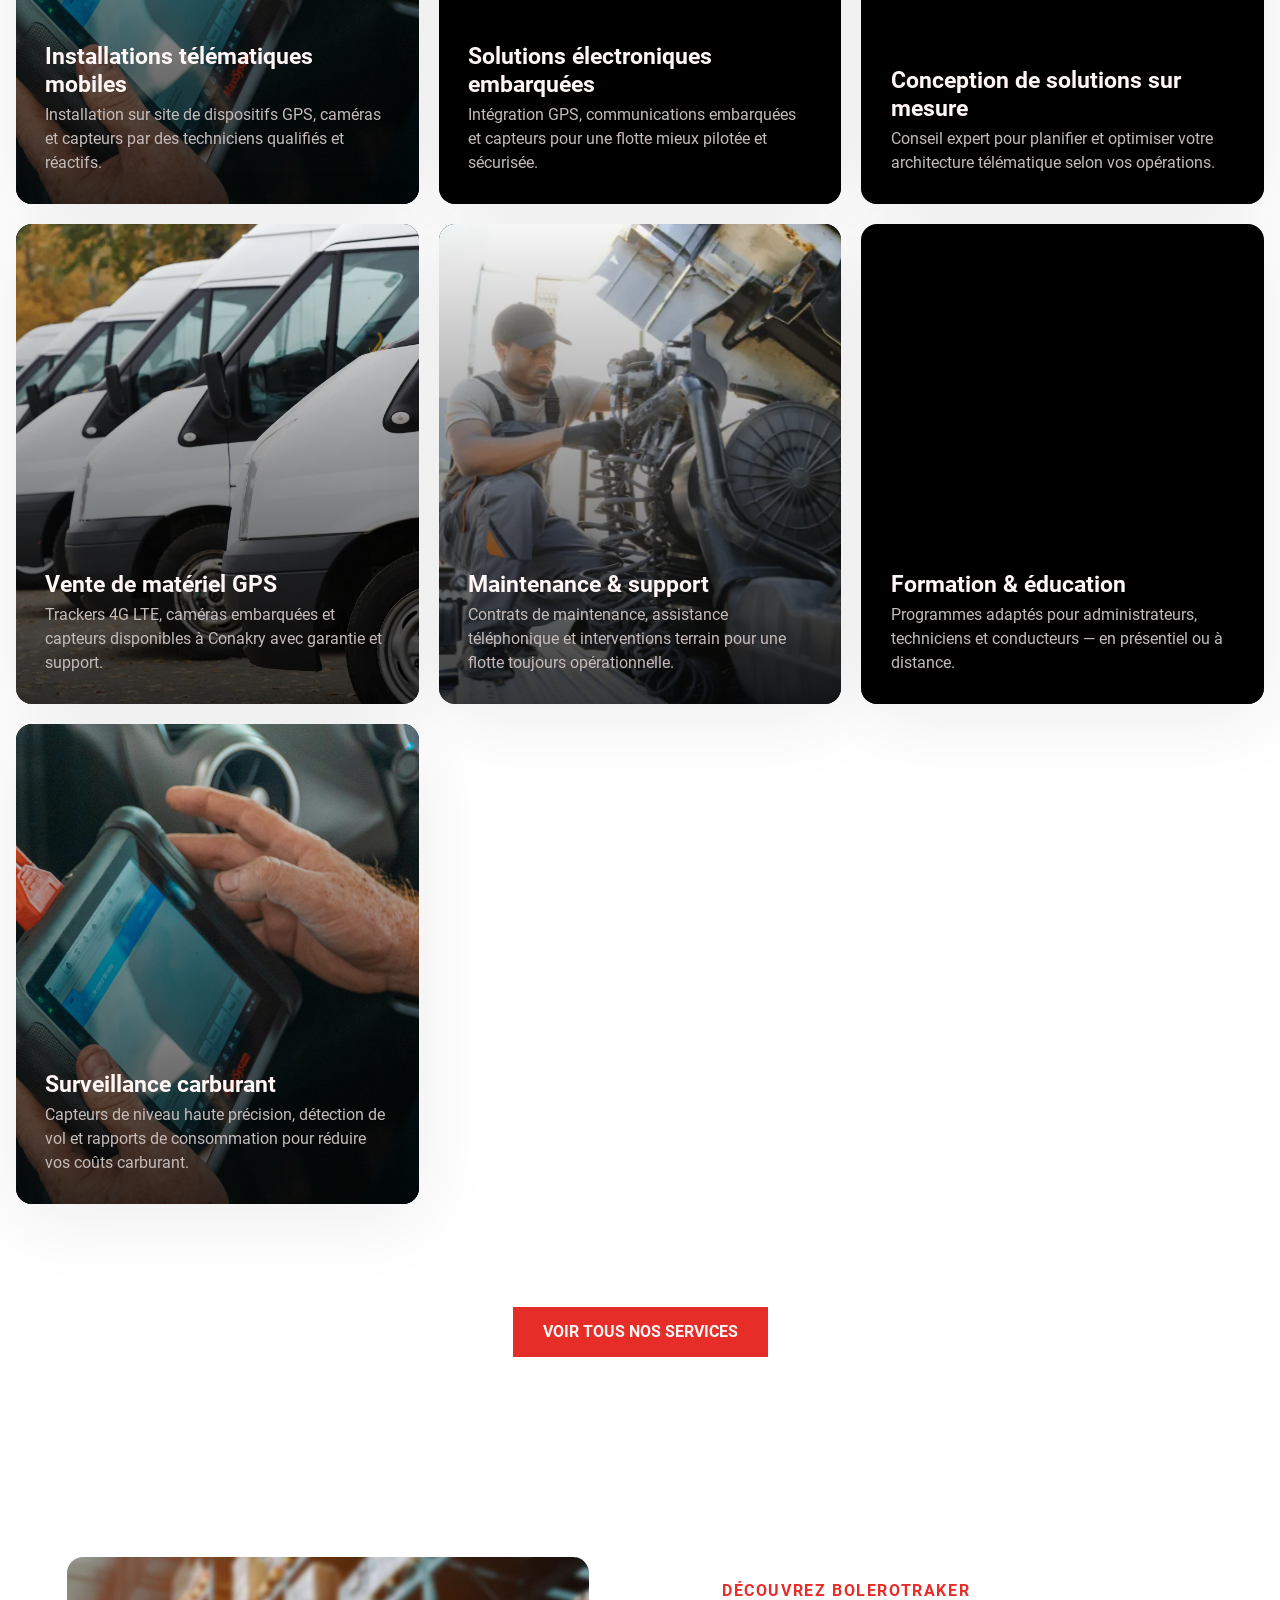
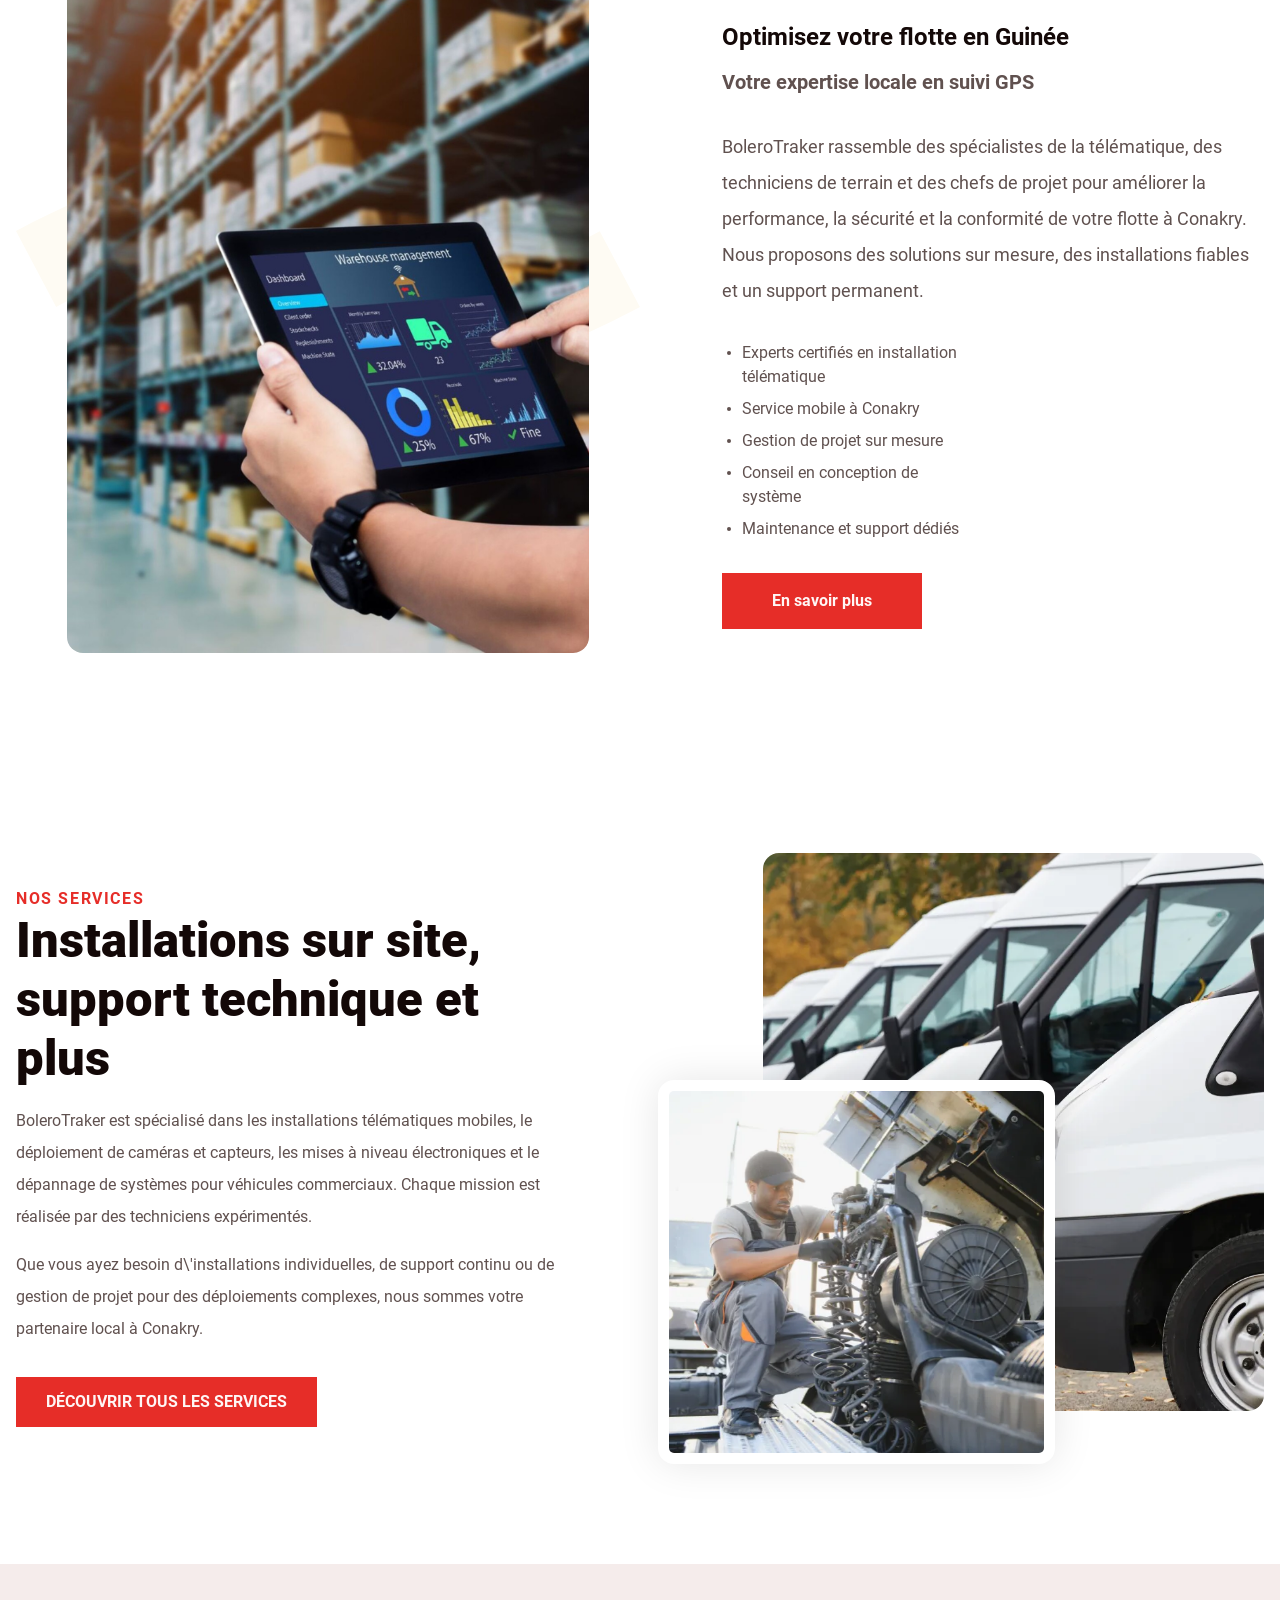
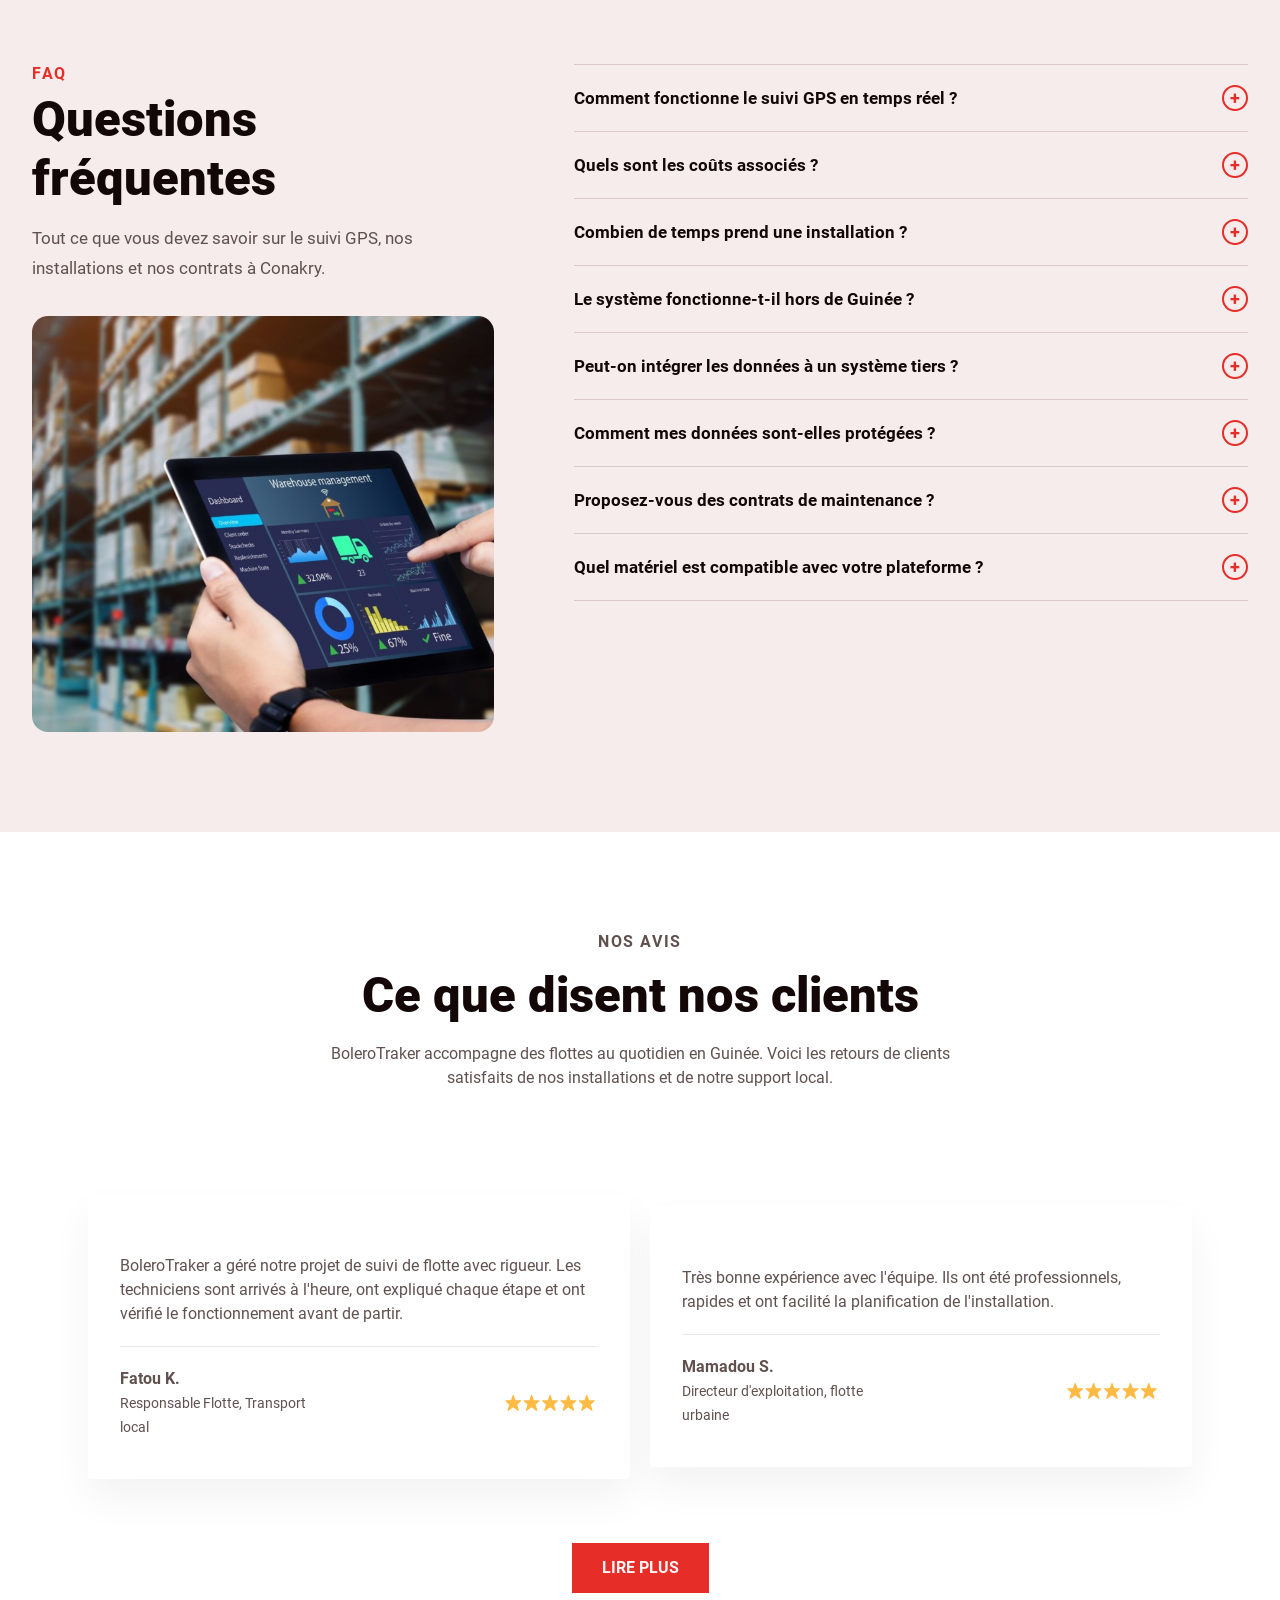
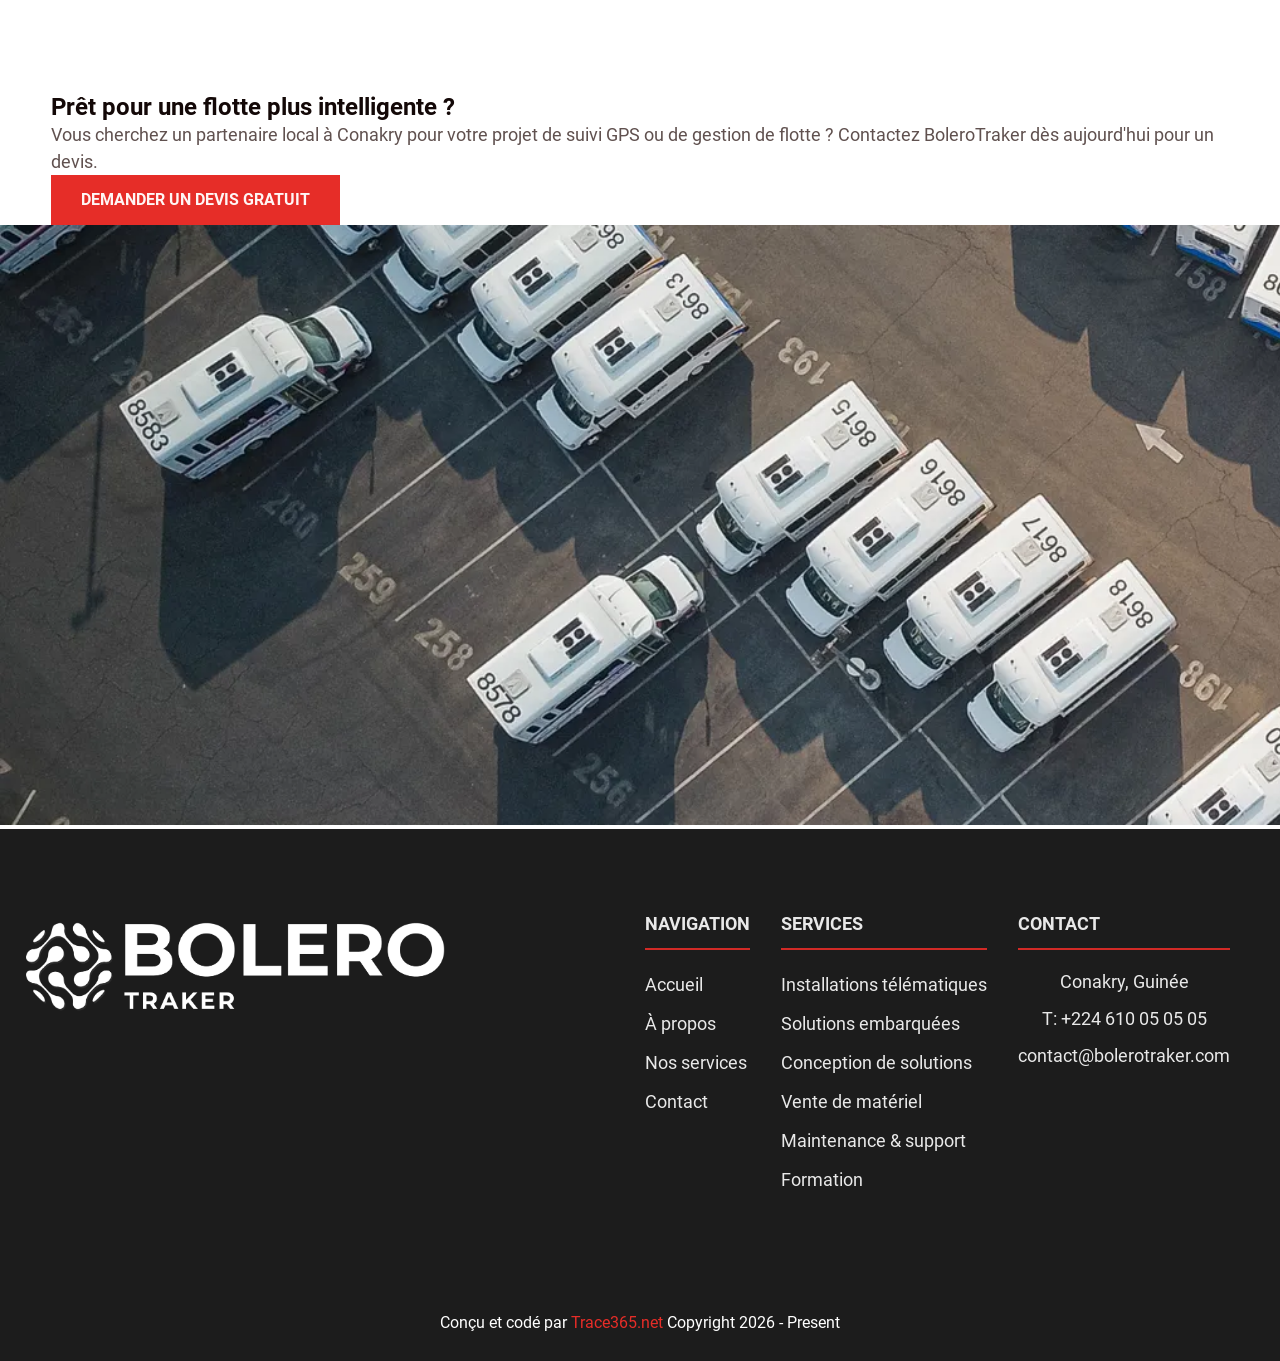
==== commit e80af00d: "merge services" ====
--- a/index.html
+++ b/index.html
@@ -92,30 +92,31 @@
         <li class="dropdown" id="services">
             <a class="dropdown-toggle" href="#services" tabindex="0" aria-expanded="false" aria-controls="services-submenu">Services</a>
             <ul class="dropdown-menu" id="services-submenu">
-                <li><a class="dropdown-menu-item" href="mobile-telematics-installations.html">
+                <li><a class="dropdown-menu-item" href="services.html#installations">
                     <span class="dmi-title">Installations télématiques</span>
                     <span class="dmi-desc">GPS, caméras &amp; capteurs sur site</span>
                 </a></li>
-                <li><a class="dropdown-menu-item" href="fleet-electronics-solutions.html">
+                <li><a class="dropdown-menu-item" href="services.html#solutions-embarquees">
                     <span class="dmi-title">Solutions embarquées</span>
                     <span class="dmi-desc">Intégration électronique de flotte</span>
                 </a></li>
-                <li><a class="dropdown-menu-item" href="consultative-solution-design.html">
+                <li><a class="dropdown-menu-item" href="services.html#conception">
                     <span class="dmi-title">Conception de solutions</span>
                     <span class="dmi-desc">Architecture télématique sur mesure</span>
                 </a></li>
-                <li><a class="dropdown-menu-item" href="device-sales.html">
+                <li><a class="dropdown-menu-item" href="services.html#vente-materiel">
                     <span class="dmi-title">Vente de matériel</span>
                     <span class="dmi-desc">Trackers 4G, caméras, capteurs</span>
                 </a></li>
-                <li><a class="dropdown-menu-item" href="maintenance-support.html">
+                <li><a class="dropdown-menu-item" href="services.html#maintenance">
                     <span class="dmi-title">Maintenance &amp; support</span>
                     <span class="dmi-desc">Contrats &amp; interventions terrain</span>
                 </a></li>
-                <li><a class="dropdown-menu-item" href="training-education.html">
+                <li><a class="dropdown-menu-item" href="services.html#formation">
                     <span class="dmi-title">Formation</span>
                     <span class="dmi-desc">Pour vos équipes &amp; opérateurs</span>
                 </a></li>
+              <li><a class="dropdown-menu-item" href="services.html#carburant"><span class="dmi-title">Surveillance carburant</span><span class="dmi-desc">Capteurs, alertes &amp; analyse de consommation</span></a></li>
             </ul>
         </li>
         <li id="about-us">
@@ -186,7 +187,7 @@
     </div>
     <ul class="cs-card-group">
       <li class="cs-item">
-        <a href="mobile-telematics-installations.html" class="cs-link">
+        <a href="services.html#installations" class="cs-link">
           <span class="cs-number">01</span>
           <h3 class="cs-h3">Installations télématiques mobiles</h3>
           <p class="cs-item-text">Installation sur site de dispositifs GPS, caméras et capteurs par des techniciens qualifiés et réactifs.</p>
@@ -196,7 +197,7 @@
         </picture>
       </li>
       <li class="cs-item">
-        <a href="fleet-electronics-solutions.html" class="cs-link">
+        <a href="services.html#solutions-embarquees" class="cs-link">
           <span class="cs-number">02</span>
           <h3 class="cs-h3">Solutions électroniques embarquées</h3>
           <p class="cs-item-text">Intégration GPS, communications embarquées et capteurs pour une flotte mieux pilotée et sécurisée.</p>
@@ -206,7 +207,7 @@
         </picture>
       </li>
       <li class="cs-item">
-        <a href="consultative-solution-design.html" class="cs-link">
+        <a href="services.html#conception" class="cs-link">
           <span class="cs-number">03</span>
           <h3 class="cs-h3">Conception de solutions sur mesure</h3>
           <p class="cs-item-text">Conseil expert pour planifier et optimiser votre architecture télématique selon vos opérations.</p>
@@ -216,7 +217,7 @@
         </picture>
       </li>
       <li class="cs-item">
-        <a href="device-sales.html" class="cs-link">
+        <a href="services.html#vente-materiel" class="cs-link">
           <span class="cs-number">04</span>
           <h3 class="cs-h3">Vente de matériel GPS</h3>
           <p class="cs-item-text">Trackers 4G LTE, caméras embarquées et capteurs disponibles à Conakry avec garantie et support.</p>
@@ -227,7 +228,7 @@
         </picture>
       </li>
       <li class="cs-item">
-        <a href="maintenance-support.html" class="cs-link">
+        <a href="services.html#maintenance" class="cs-link">
           <span class="cs-number">05</span>
           <h3 class="cs-h3">Maintenance &amp; support</h3>
           <p class="cs-item-text">Contrats de maintenance, assistance téléphonique et interventions terrain pour une flotte toujours opérationnelle.</p>
@@ -238,13 +239,23 @@
         </picture>
       </li>
       <li class="cs-item">
-        <a href="training-education.html" class="cs-link">
+        <a href="services.html#formation" class="cs-link">
           <span class="cs-number">06</span>
           <h3 class="cs-h3">Formation &amp; éducation</h3>
           <p class="cs-item-text">Programmes adaptés pour administrateurs, techniciens et conducteurs — en présentiel ou à distance.</p>
         </a>
         <picture class="cs-picture">
           <img decoding="async" loading="lazy" src="images/hero_img_2.png" alt="Formation télématique BoleroTraker" width="413" height="374" aria-hidden="true">
+        </picture>
+      </li>
+      <li class="cs-item">
+        <a href="services.html#carburant" class="cs-link">
+          <span class="cs-number">07</span>
+          <h3 class="cs-h3">Surveillance carburant</h3>
+          <p class="cs-item-text">Capteurs de niveau haute précision, détection de vol et rapports de consommation pour réduire vos coûts carburant.</p>
+        </a>
+        <picture class="cs-picture">
+          <img decoding="async" loading="lazy" src="images/service_1.png" alt="Surveillance carburant BoleroTraker" width="413" height="374" aria-hidden="true">
         </picture>
       </li>
     </ul>
@@ -381,7 +392,7 @@
 
       <details class="faq-item">
         <summary>Proposez-vous des contrats de maintenance ?<span class="faq-icon" aria-hidden="true"></span></summary>
-        <div class="faq-body"><p>Oui, avec assistance téléphonique, télémaintenance, interventions terrain et remplacement de matériel défectueux selon la formule choisie. Consultez notre page <a href="maintenance-support.html" style="color:var(--primary);font-weight:600">Maintenance &amp; support</a> pour les détails.</p></div>
+        <div class="faq-body"><p>Oui, avec assistance téléphonique, télémaintenance, interventions terrain et remplacement de matériel défectueux selon la formule choisie. Consultez notre page <a href="services.html#maintenance" style="color:var(--primary);font-weight:600">Maintenance &amp; support</a> pour les détails.</p></div>
       </details>
 
       <details class="faq-item">
@@ -475,12 +486,12 @@
                 </ul>
                 <ul>
                     <li><h2>Services</h2></li>
-                    <li><a href="mobile-telematics-installations.html">Installations télématiques</a></li>
-                    <li><a href="fleet-electronics-solutions.html">Solutions embarquées</a></li>
-                    <li><a href="consultative-solution-design.html">Conception de solutions</a></li>
-                    <li><a href="device-sales.html">Vente de matériel</a></li>
-                    <li><a href="maintenance-support.html">Maintenance &amp; support</a></li>
-                    <li><a href="training-education.html">Formation</a></li>
+                    <li><a href="services.html#installations">Installations télématiques</a></li>
+                    <li><a href="services.html#solutions-embarquees">Solutions embarquées</a></li>
+                    <li><a href="services.html#conception">Conception de solutions</a></li>
+                    <li><a href="services.html#vente-materiel">Vente de matériel</a></li>
+                    <li><a href="services.html#maintenance">Maintenance &amp; support</a></li>
+                    <li><a href="services.html#formation">Formation</a></li>
                 </ul>
                 <ul>
                     <li><h2>Contact</h2></li>
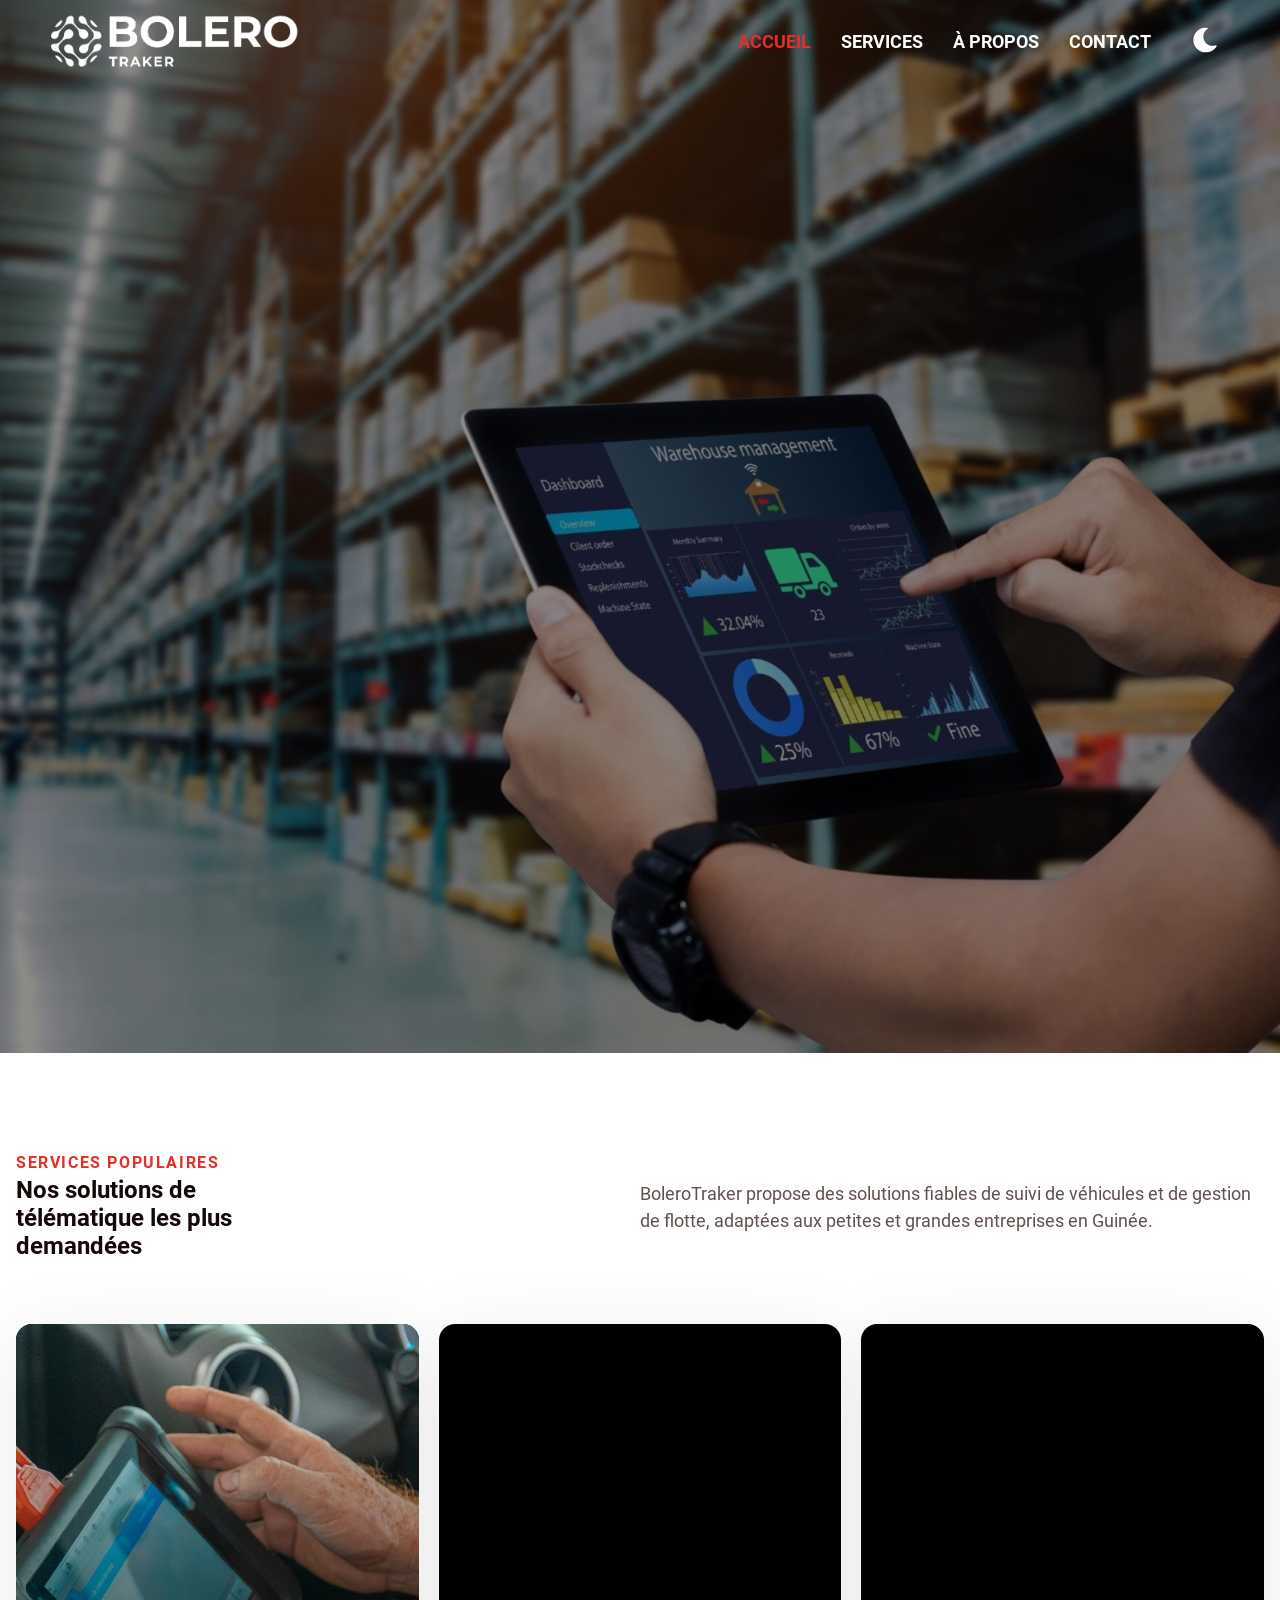
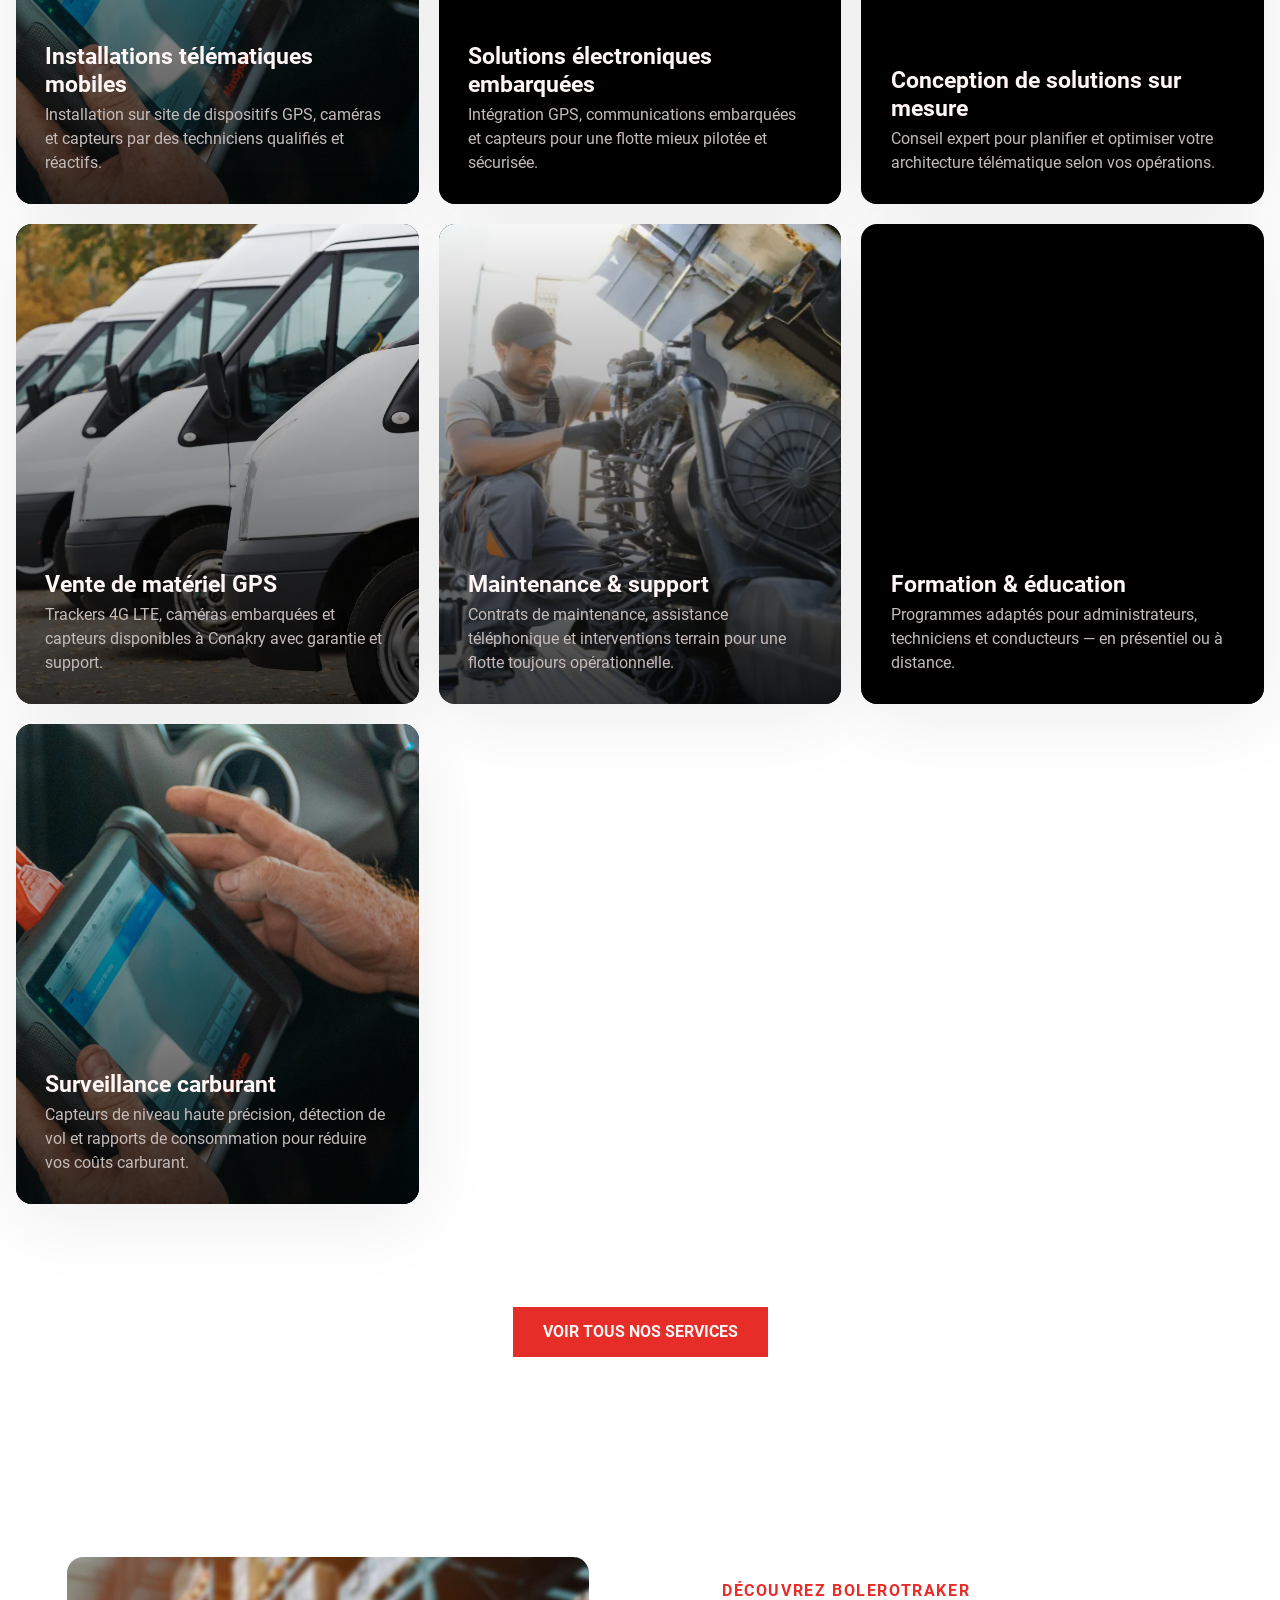
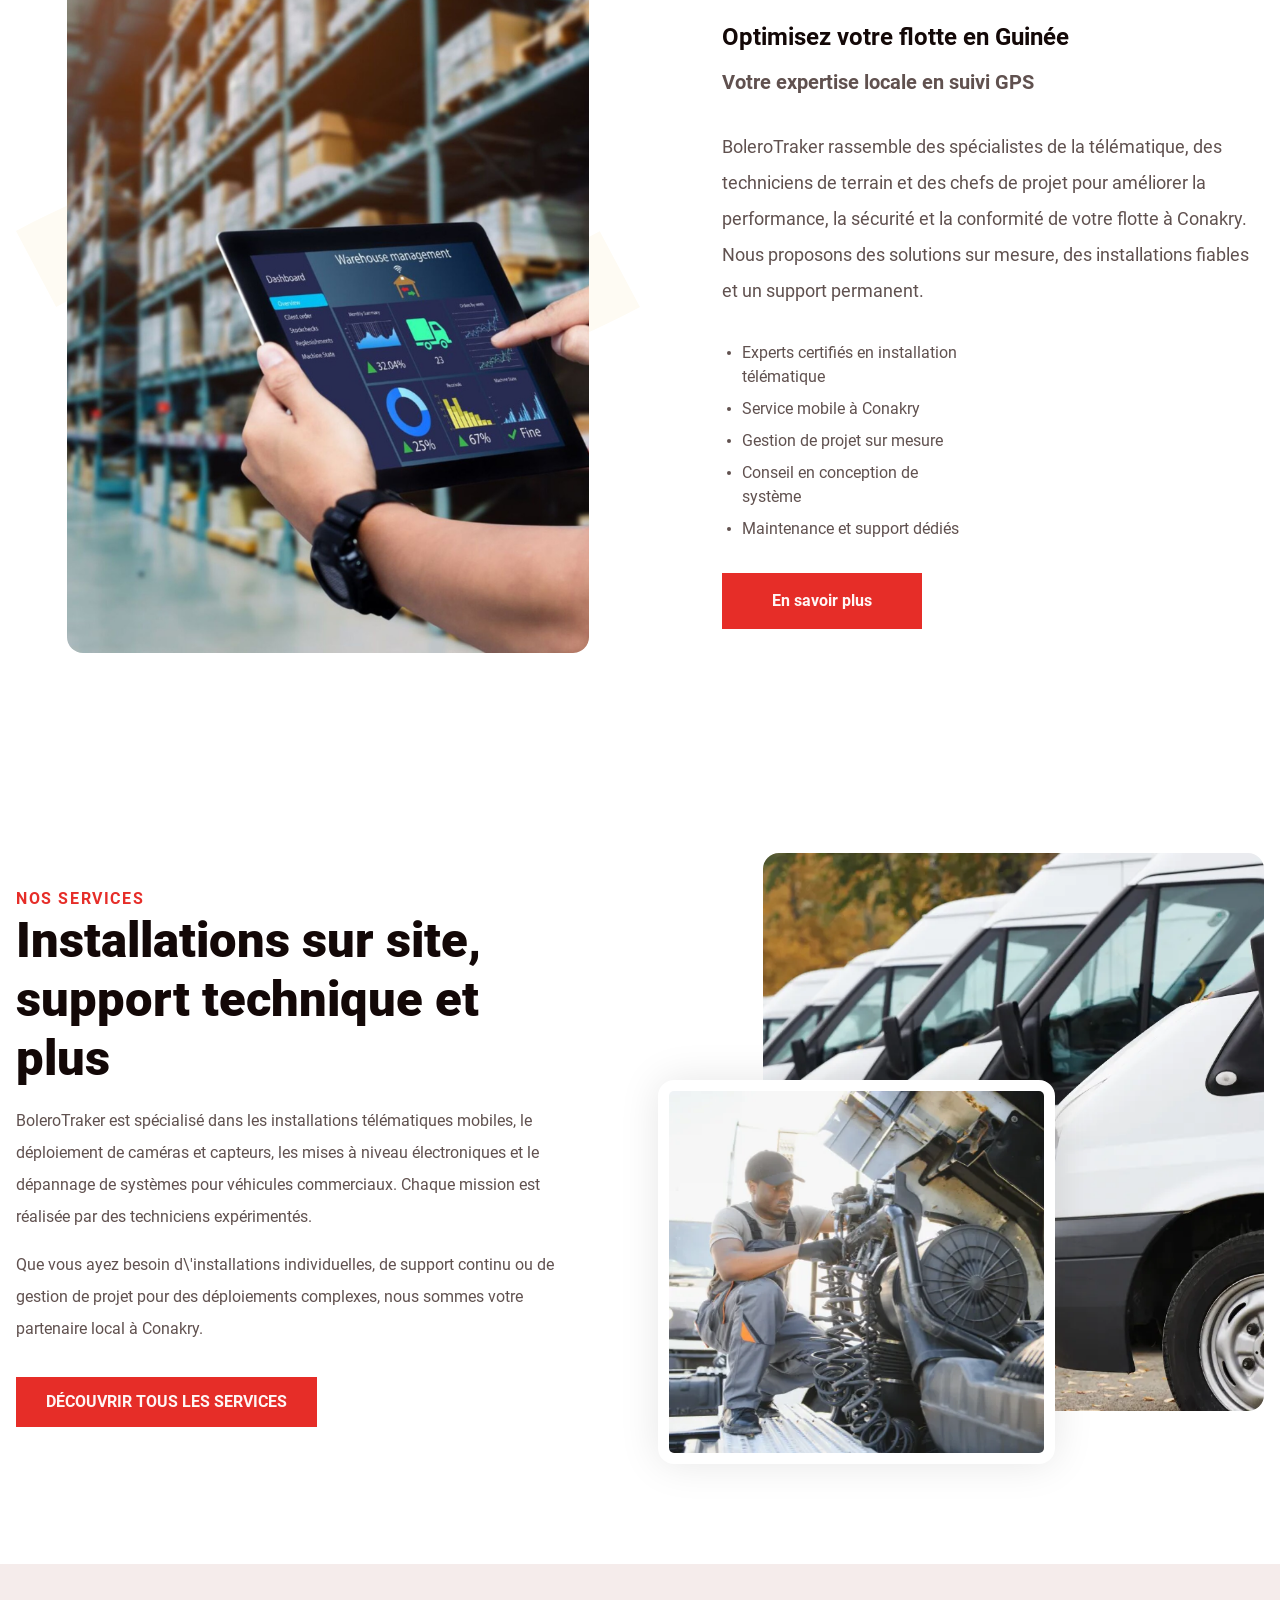
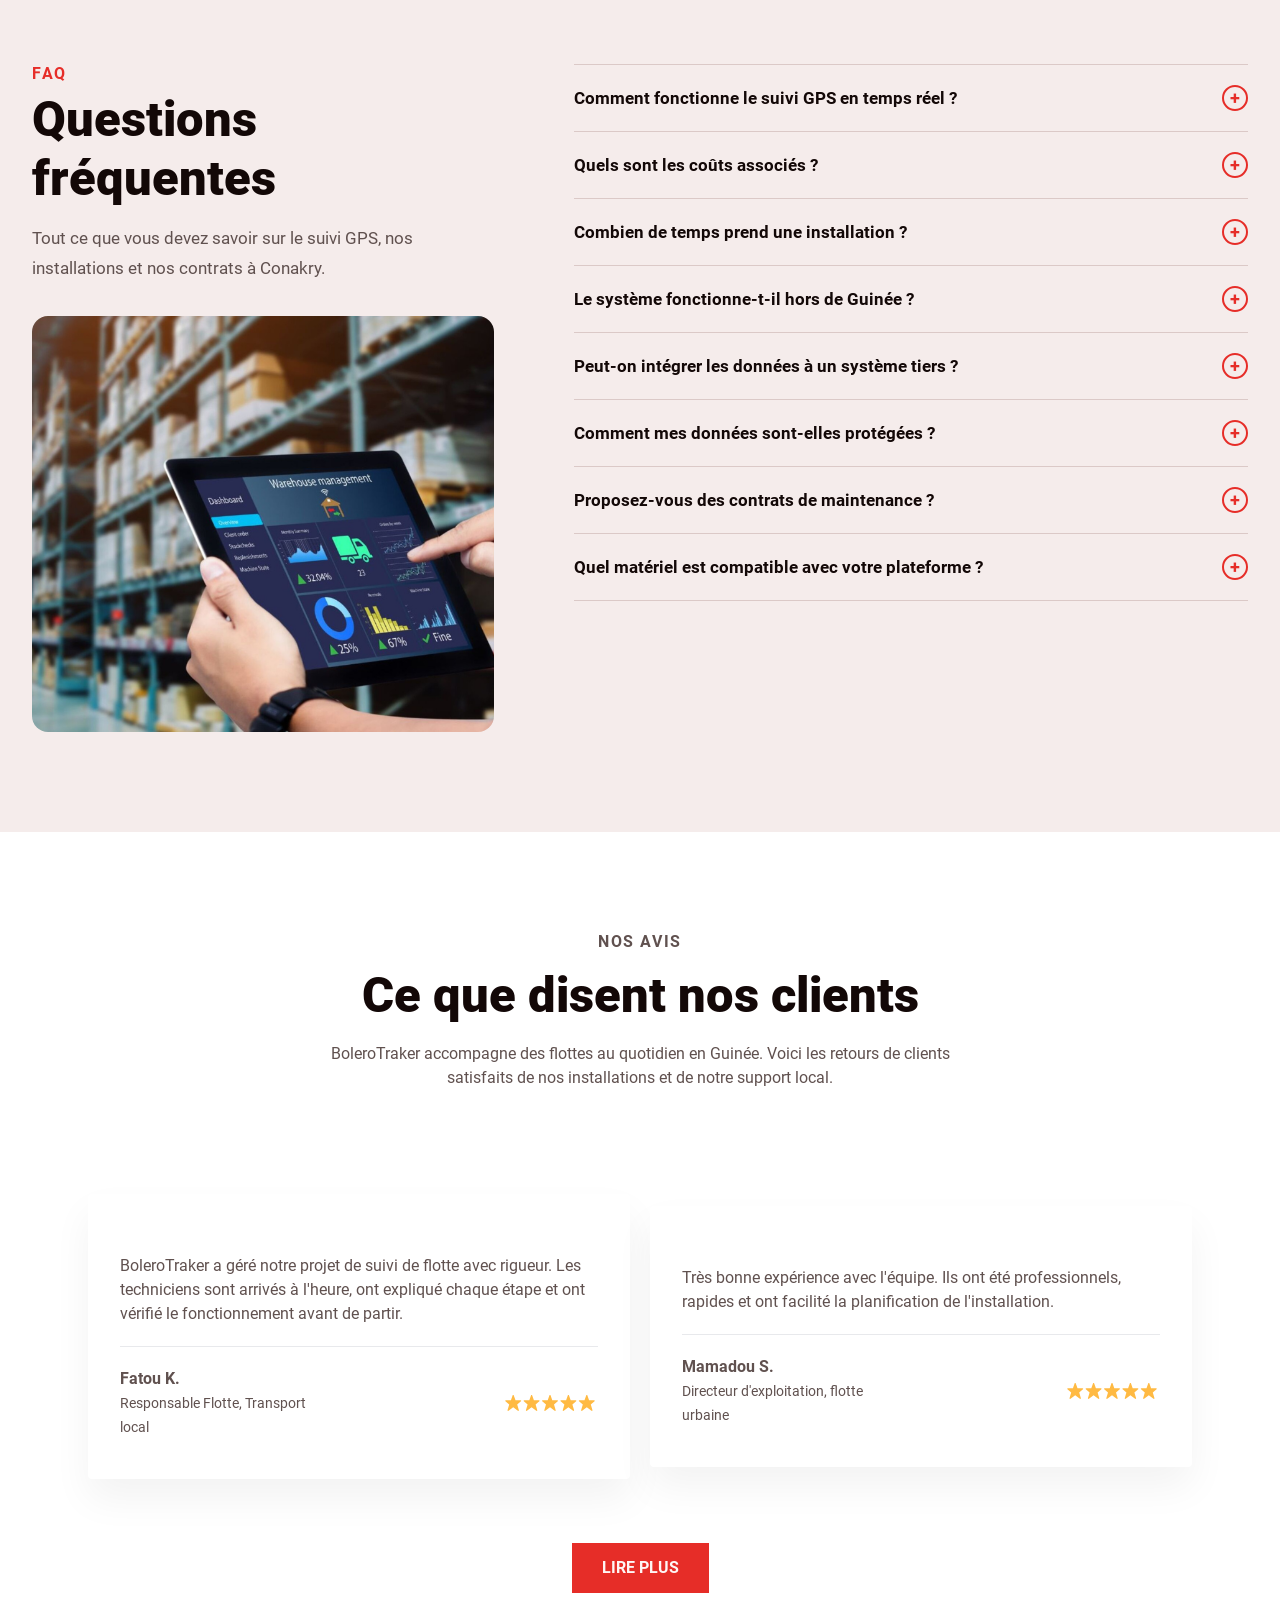
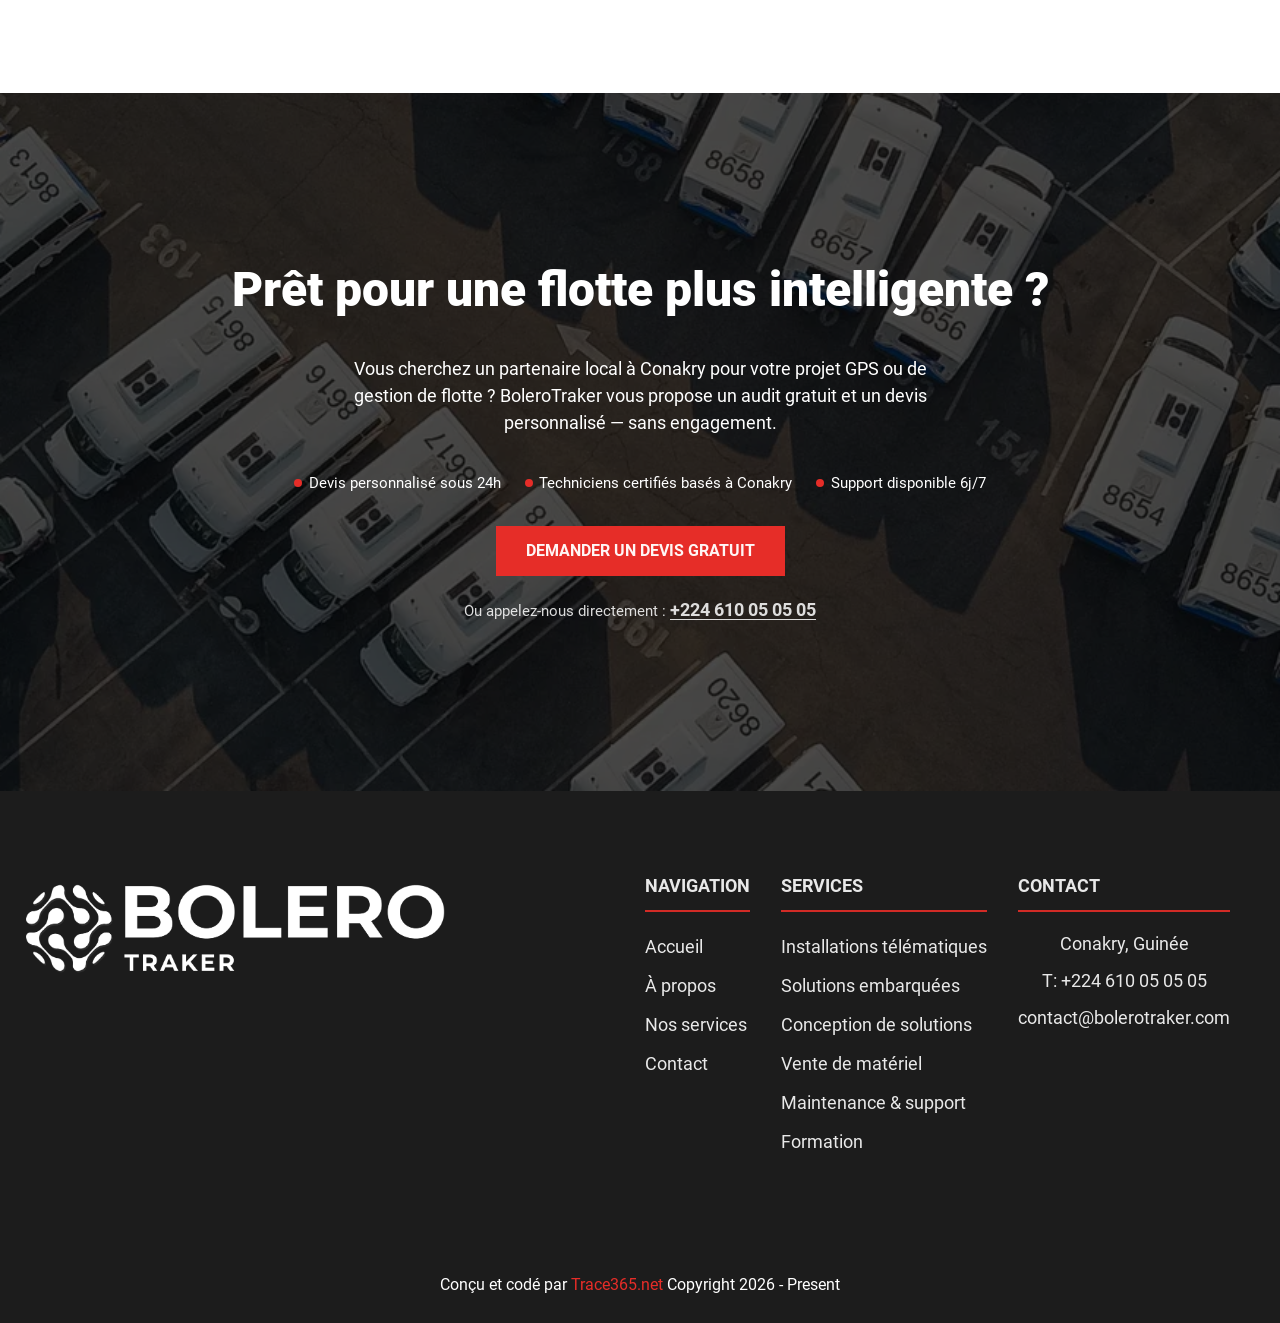
==== commit cc7944cf: "modified home" ====
--- a/index.html
+++ b/index.html
@@ -443,13 +443,19 @@
   </div>
 </section>
 
-<section id="contact" aria-label="Contact section">
+<section id="cta" aria-label="Contact section">
   <div class="container">
     <h2 class="title">Prêt pour une flotte plus intelligente ?</h2>
     <p>
-      Vous cherchez un partenaire local à Conakry pour votre projet de suivi GPS ou de gestion de flotte ? Contactez BoleroTraker dès aujourd'hui pour un devis.
+      Vous cherchez un partenaire local à Conakry pour votre projet GPS ou de gestion de flotte ? BoleroTraker vous propose un audit gratuit et un devis personnalisé — sans engagement.
     </p>
+    <ul class="cta-trust">
+      <li>Devis personnalisé sous 24h</li>
+      <li>Techniciens certifiés basés à Conakry</li>
+      <li>Support disponible 6j/7</li>
+    </ul>
     <a href="contact.html" class="button-solid">Demander un devis gratuit</a>
+    <p class="cta-phone">Ou appelez-nous directement : <a href="tel:+224610050505">+224 610 05 05 05</a></p>
   </div>
   <picture class="">
       <source type="image/webp" srcset="images/final_home_img-200w.webp 200w, images/final_home_img-400w.webp 400w, images/final_home_img-850w.webp 850w, images/final_home_img-1920w.webp 1920w, images/final_home_img-2415w.webp 2415w" sizes="(max-width: 400px) 400px, (max-width:
--- a/css/home.css
+++ b/css/home.css
@@ -1138,6 +1138,46 @@
     width: 96%;
     max-width: 37.375rem;
   }
+  #cta .cta-trust {
+    list-style: none;
+    padding: 0;
+    margin: 0 auto 2rem;
+    display: flex;
+    flex-wrap: wrap;
+    justify-content: center;
+    gap: 0.625rem 1.5rem;
+  }
+  #cta .cta-trust li {
+    color: #fff;
+    font-size: 0.9375rem;
+    display: flex;
+    align-items: center;
+    gap: 0.4rem;
+  }
+  #cta .cta-trust li::before {
+    content: '';
+    display: inline-block;
+    width: 0.5rem;
+    height: 0.5rem;
+    border-radius: 50%;
+    background: var(--primary);
+    flex-shrink: 0;
+  }
+  #cta .cta-phone {
+    margin-top: 1.25rem;
+    margin-bottom: 0;
+    font-size: 0.9375rem;
+    opacity: 0.85;
+  }
+  #cta .cta-phone a {
+    color: #fff;
+    font-weight: 700;
+    text-decoration: underline;
+    text-underline-offset: 3px;
+  }
+  #cta .cta-phone a:hover {
+    opacity: 0.8;
+  }
 }
 /* Small Desktop */
 @media only screen and (min-width: 64em) {
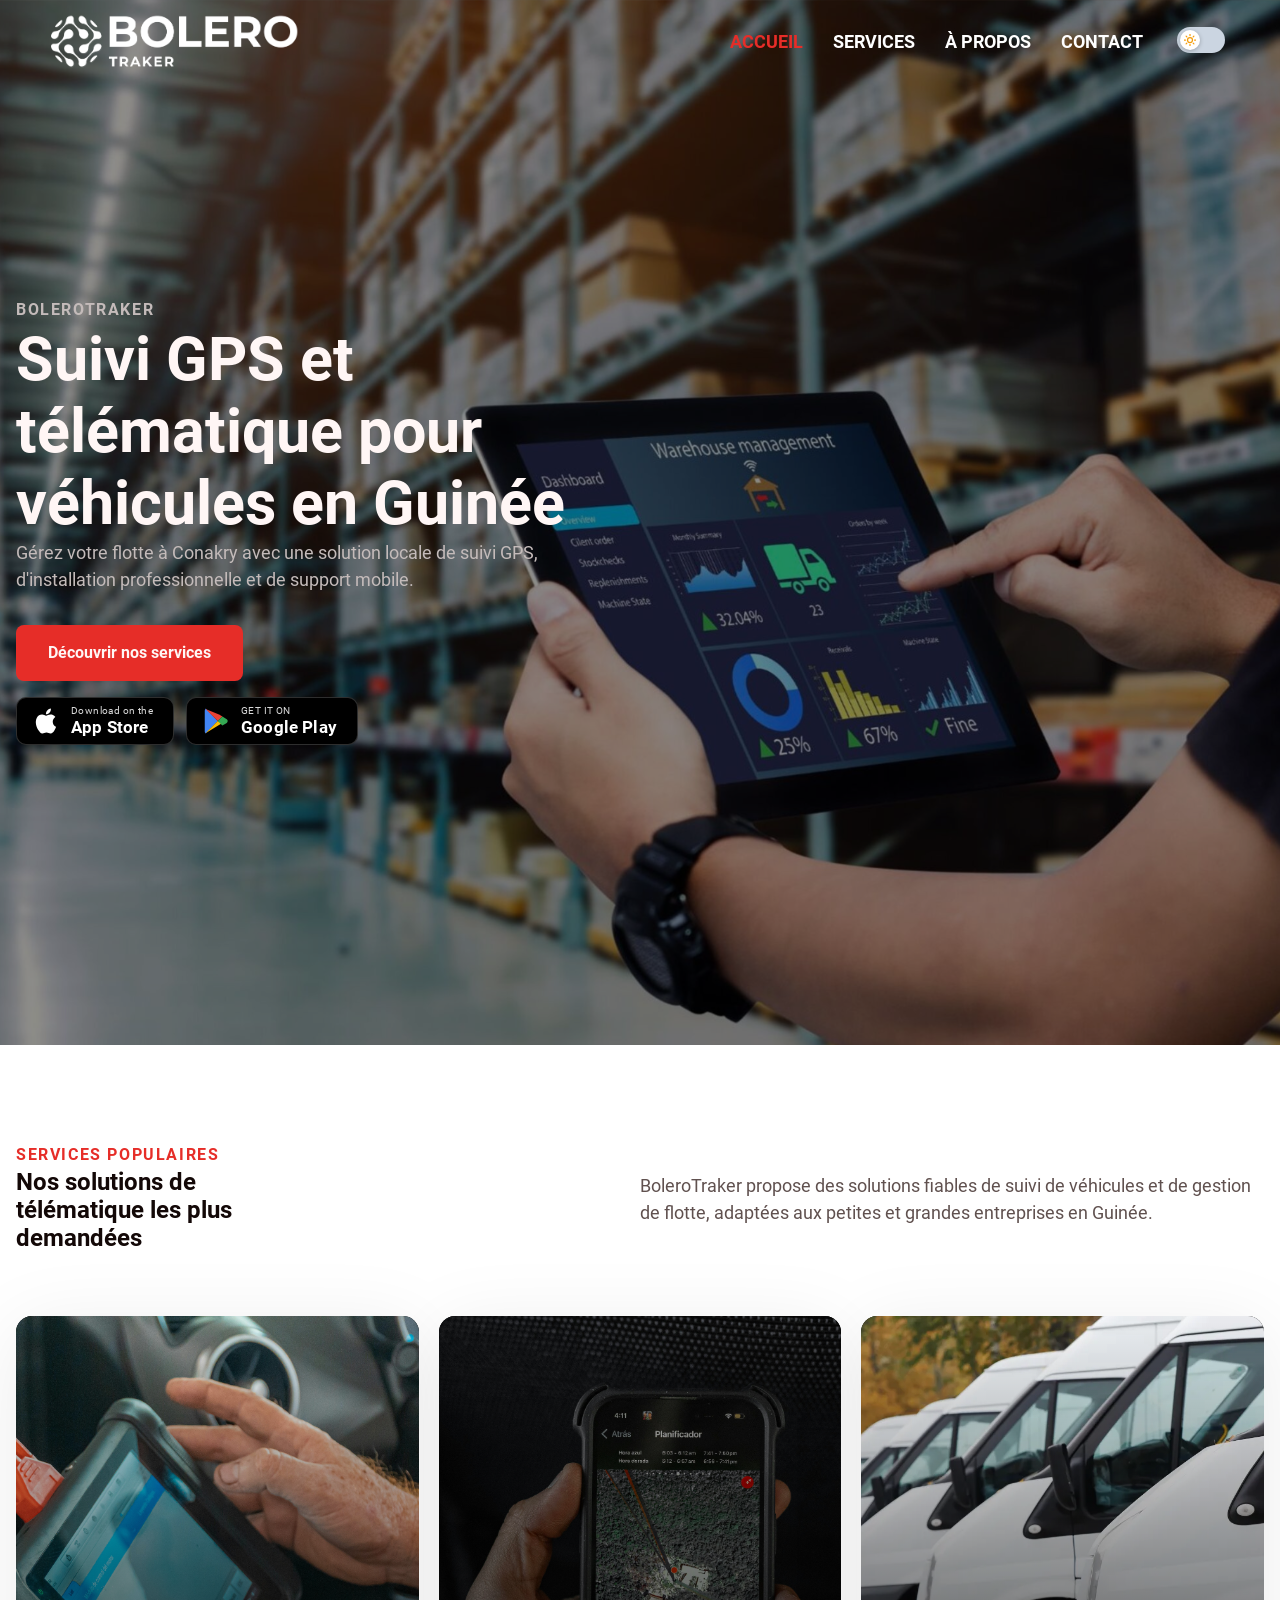
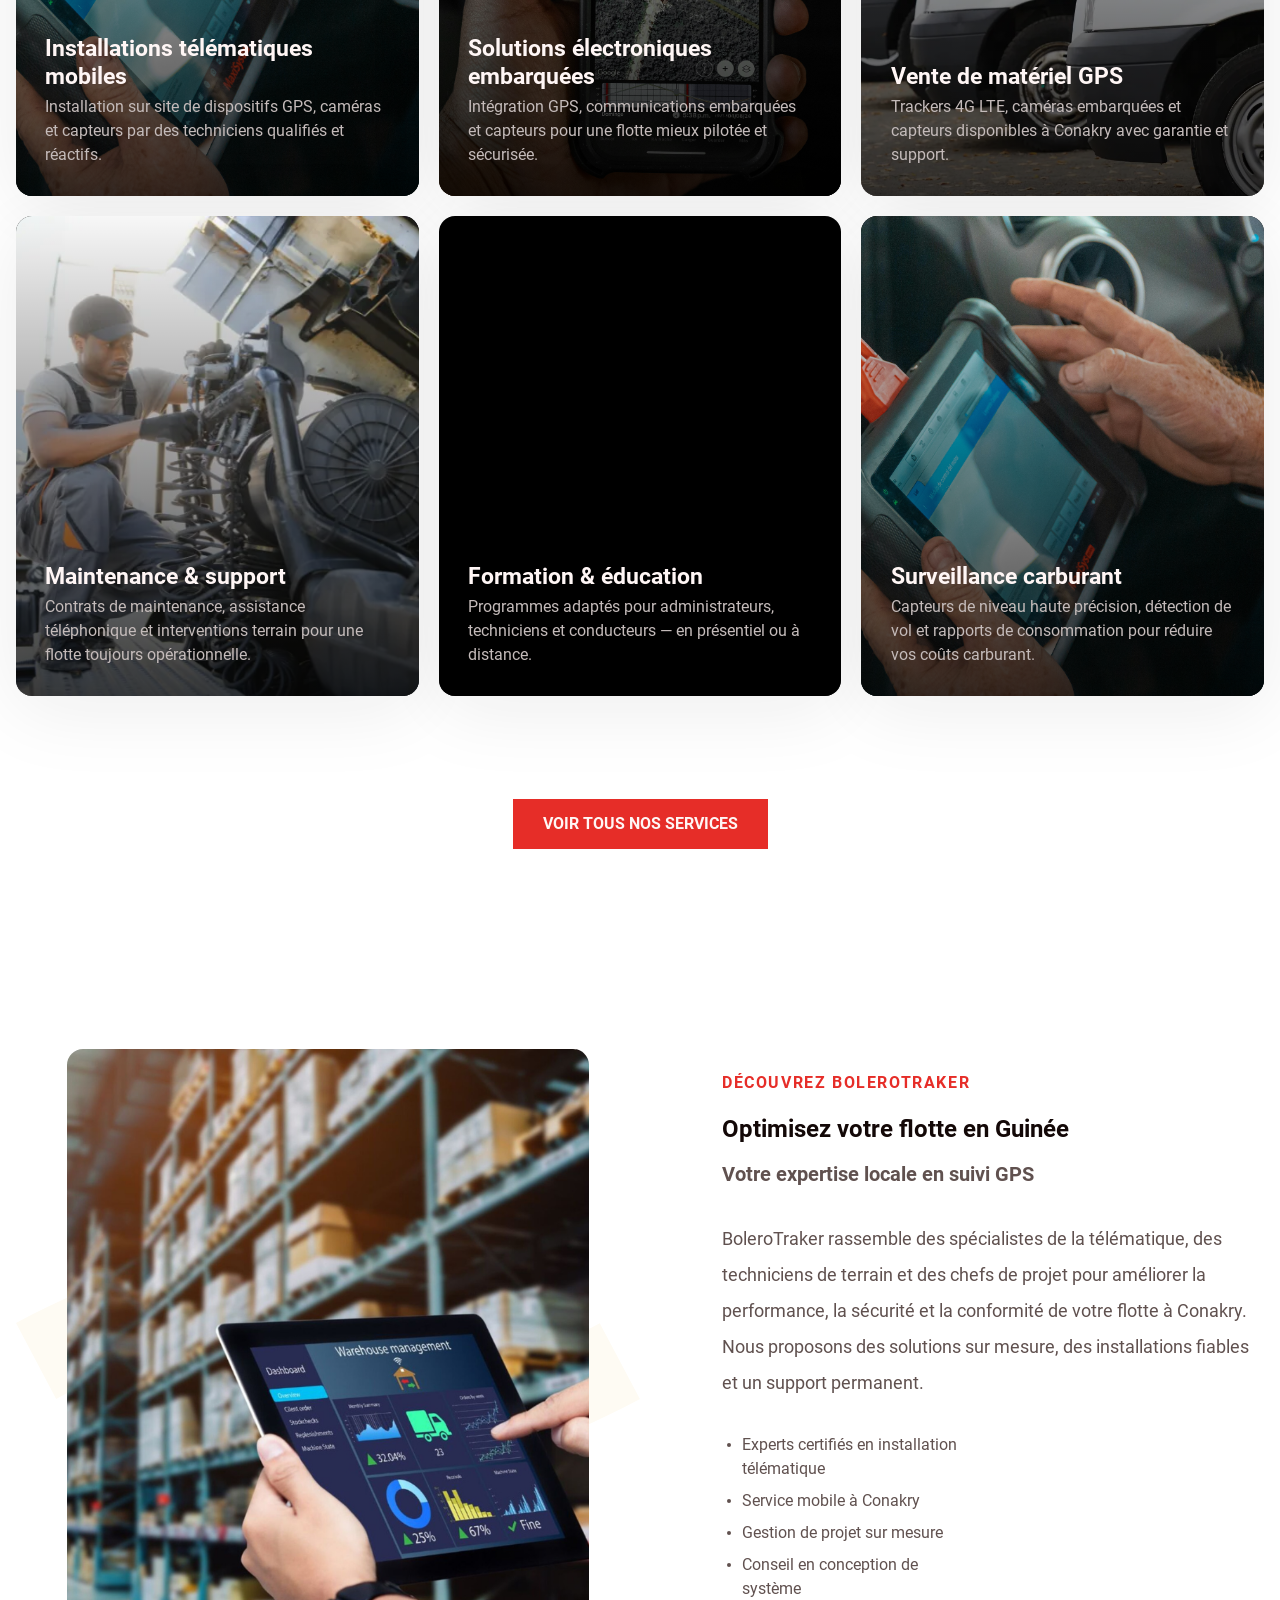
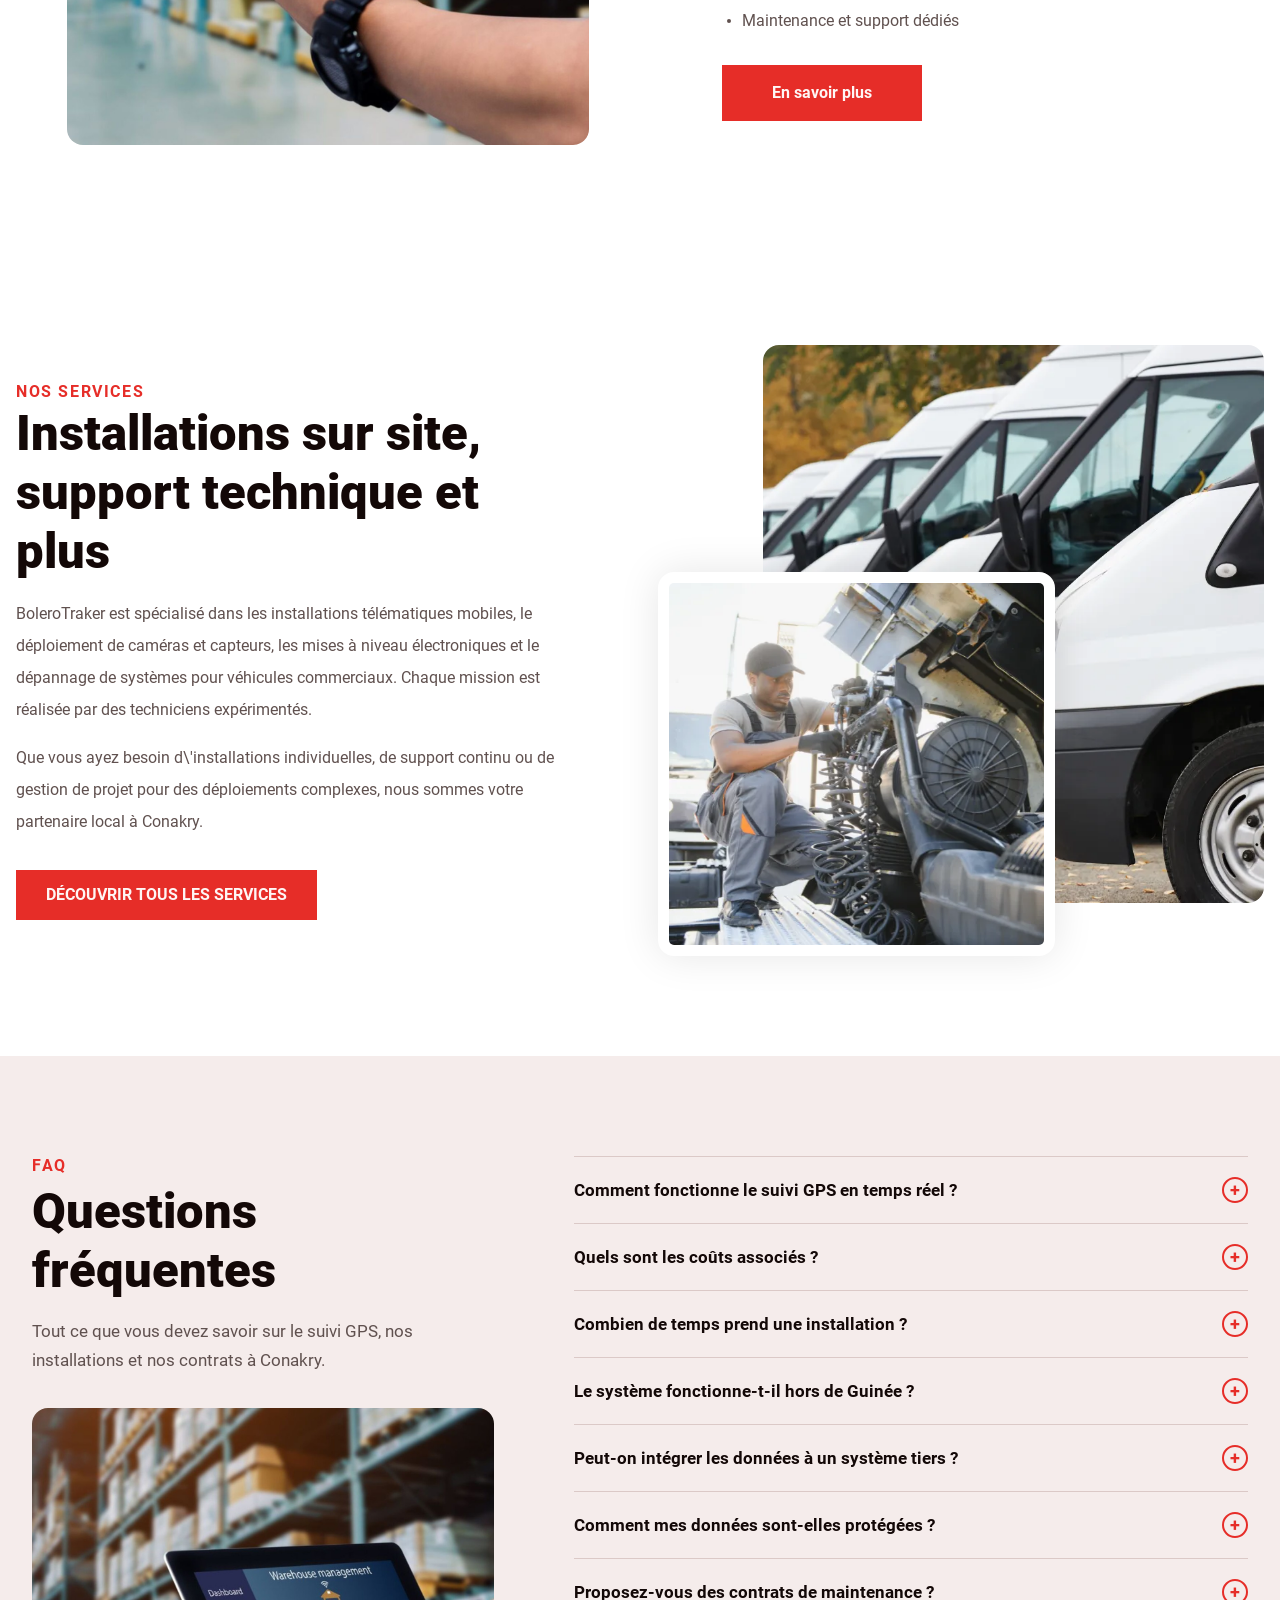
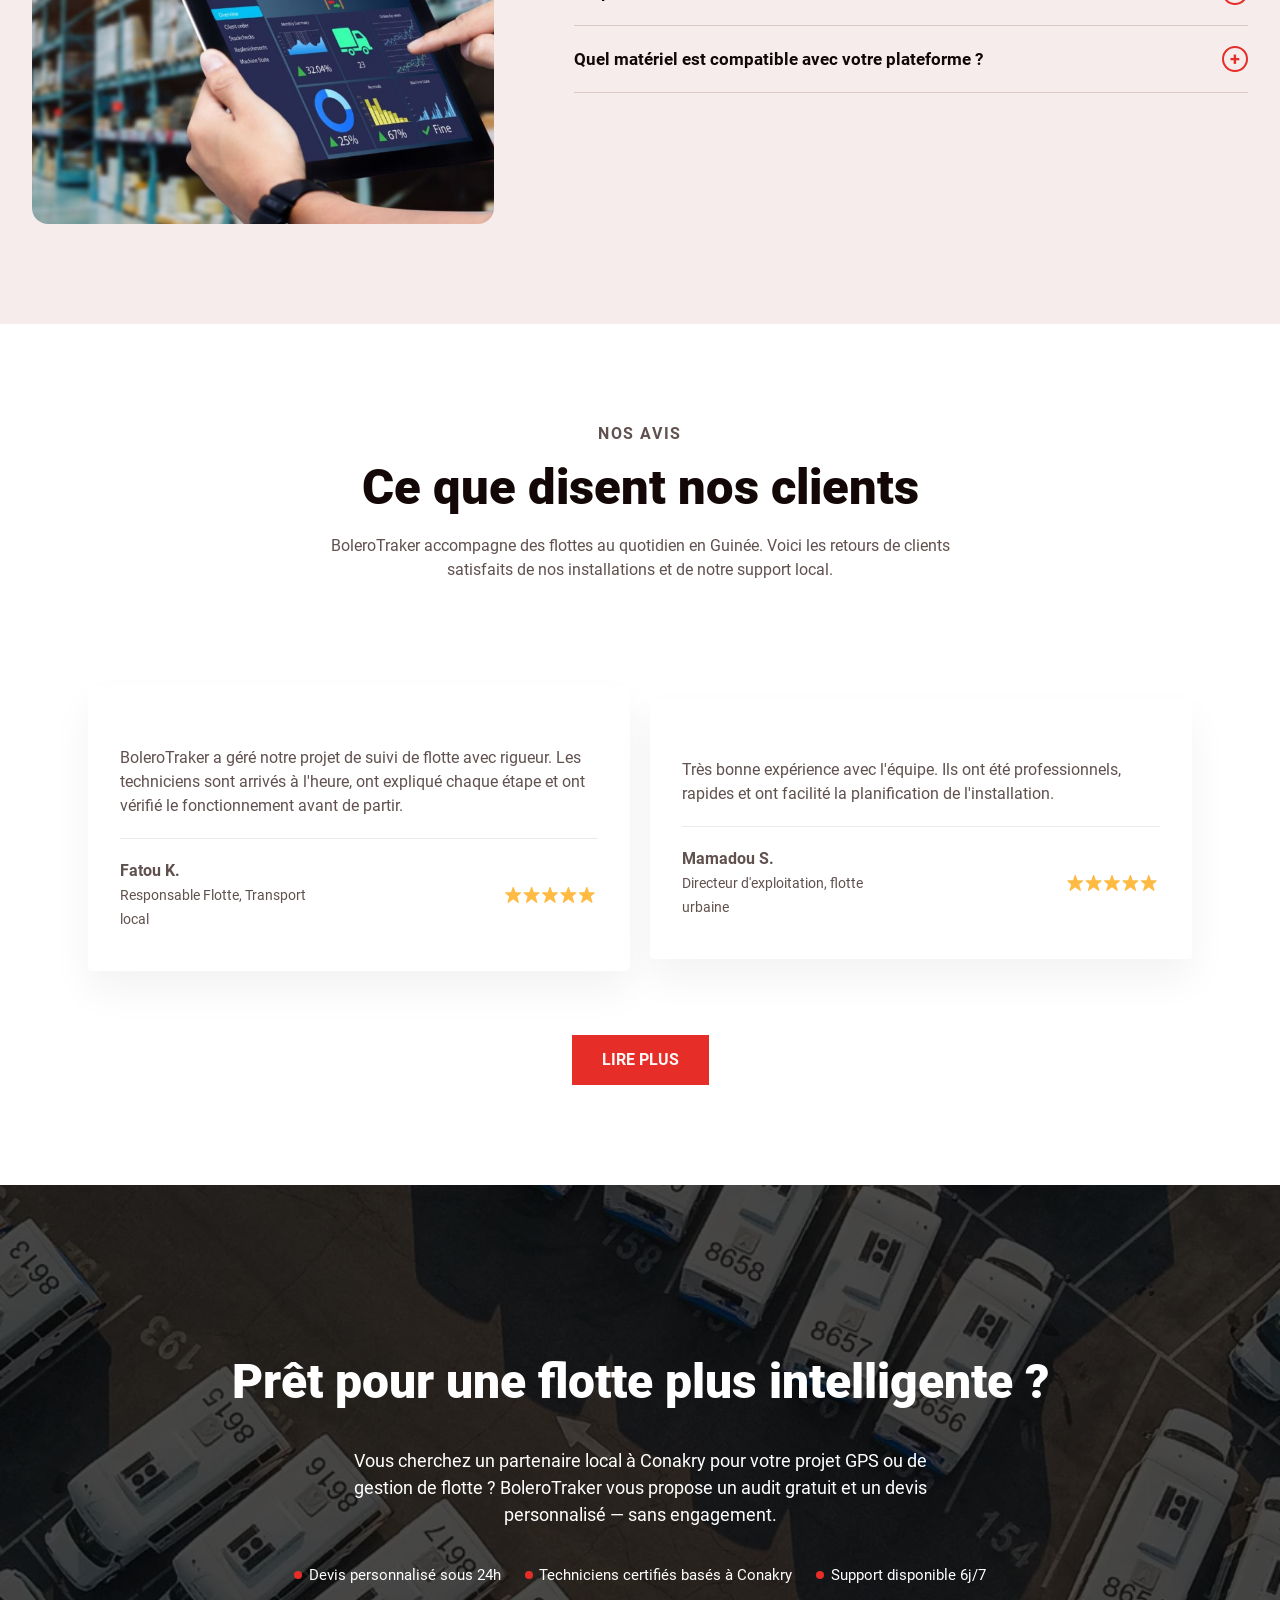
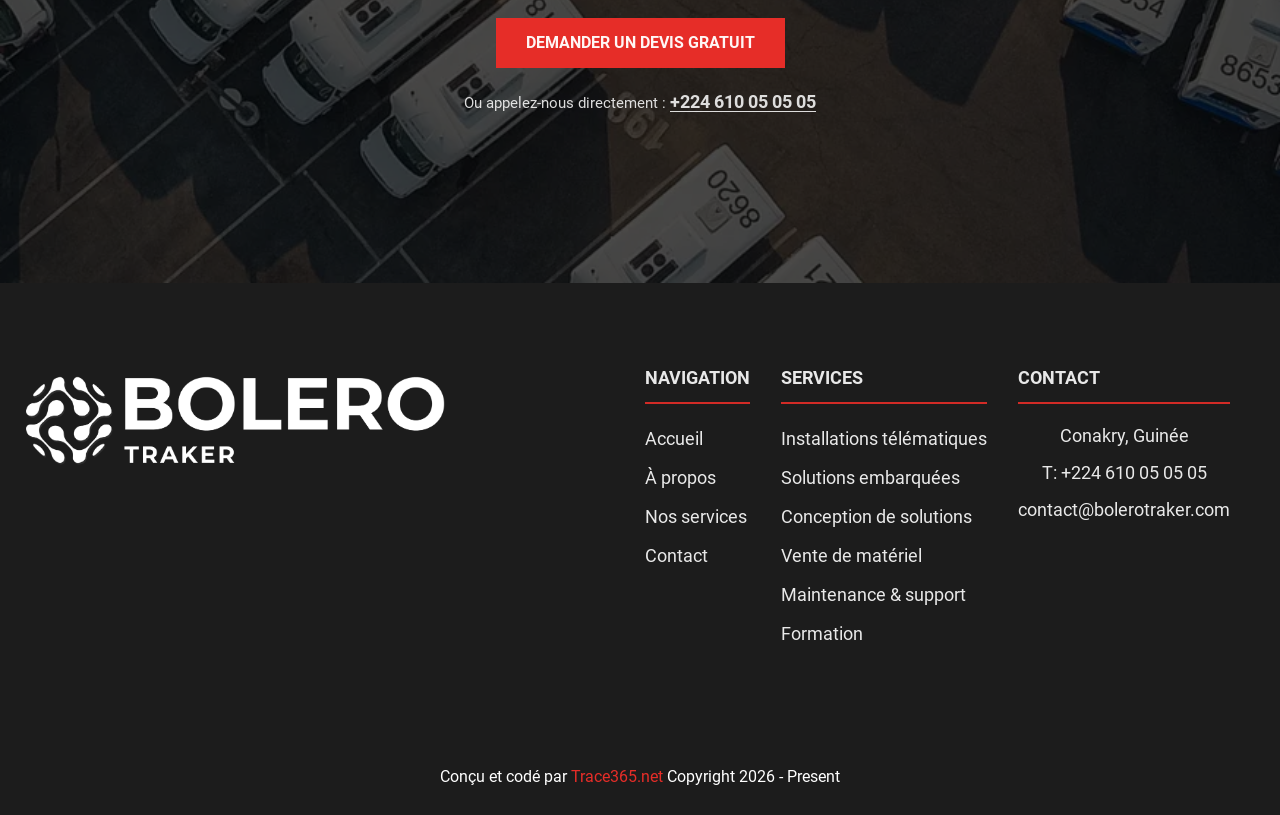
==== commit 000177b0: "button chnages" ====
--- a/index.html
+++ b/index.html
@@ -129,11 +129,14 @@
 </nav>
 
         <!--Dark Mode toggle-->
-        <button id="dark-mode-toggle">
-            <!--Moon is an inline SVG so you can edit the color if needed-->
-            <svg class="moon" xmlns="http://www.w3.org/2000/svg" viewBox="0 0 480 480" style="enable-background:new 0 0 480 480" xml:space="preserve"><path d="M459.782 347.328c-4.288-5.28-11.488-7.232-17.824-4.96-17.76 6.368-37.024 9.632-57.312 9.632-97.056 0-176-78.976-176-176 0-58.4 28.832-112.768 77.12-145.472 5.472-3.712 8.096-10.4 6.624-16.832S285.638 2.4 279.078 1.44C271.59.352 264.134 0 256.646 0c-132.352 0-240 107.648-240 240s107.648 240 240 240c84 0 160.416-42.688 204.352-114.176 3.552-5.792 3.04-13.184-1.216-18.496z"></path></svg>
-            <img class="sun" aria-hidden="true" src="images/sun.svg" decoding="async" alt="light mode toggle icon" width="15" height="15">
-        </button>
+        <button id="dark-mode-toggle" aria-label="Basculer le mode sombre">
+        <span class="dmt-track">
+          <span class="dmt-thumb">
+            <svg class="dmt-sun" viewBox="0 0 24 24" fill="none" stroke="currentColor" stroke-width="2.5" stroke-linecap="round" aria-hidden="true"><circle cx="12" cy="12" r="5"/><line x1="12" y1="1" x2="12" y2="3"/><line x1="12" y1="21" x2="12" y2="23"/><line x1="4.22" y1="4.22" x2="5.64" y2="5.64"/><line x1="18.36" y1="18.36" x2="19.78" y2="19.78"/><line x1="1" y1="12" x2="3" y2="12"/><line x1="21" y1="12" x2="23" y2="12"/><line x1="4.22" y1="19.78" x2="5.64" y2="18.36"/><line x1="18.36" y1="5.64" x2="19.78" y2="4.22"/></svg>
+            <svg class="dmt-moon" viewBox="0 0 24 24" fill="currentColor" aria-hidden="true"><path d="M21 12.79A9 9 0 1 1 11.21 3 7 7 0 0 0 21 12.79z"/></svg>
+          </span>
+        </span>
+      </button>
     </div>
 </div>
         <main id="main">
@@ -158,9 +161,28 @@
       <div class="cs-button-group">
         <a href="#services" class="cs-button-solid">Découvrir nos services</a>
       </div>
-      <div class="cs-button-group" style="margin-top: 1rem; gap: 0.75rem; display: flex; flex-wrap: wrap;">
-        <a href="https://apps.apple.com/app/bolero-tracker/id6769682592" class="cs-button-solid" target="_blank" rel="noopener">Télécharger iOS</a>
-        <a href="https://play.google.com/store/apps/details?id=com.pilottelematics.bolero" class="cs-button-solid" target="_blank" rel="noopener">Télécharger Android</a>
+      <div class="store-badges">
+        <a href="https://apps.apple.com/app/bolero-tracker/id6769682592" class="store-badge" target="_blank" rel="noopener" aria-label="Télécharger sur l'App Store">
+          <svg class="store-icon" viewBox="0 0 24 24" fill="white" xmlns="http://www.w3.org/2000/svg" aria-hidden="true">
+            <path d="M18.71 19.5c-.83 1.24-1.71 2.45-3.05 2.47-1.34.03-1.77-.79-3.29-.79-1.53 0-2 .77-3.27.82-1.31.05-2.3-1.32-3.14-2.53C4.25 17 2.94 12.45 4.7 9.39c.87-1.52 2.43-2.48 4.12-2.51 1.28-.02 2.5.87 3.29.87.78 0 2.26-1.07 3.8-.91.65.03 2.47.26 3.64 1.98-.09.06-2.17 1.28-2.15 3.81.03 3.02 2.65 4.03 2.68 4.04-.03.07-.42 1.44-1.38 2.83M13 3.5c.73-.83 1.94-1.46 2.94-1.5.13 1.17-.34 2.35-1.04 3.19-.69.85-1.83 1.51-2.95 1.42-.15-1.15.41-2.35 1.05-3.11z"/>
+          </svg>
+          <span class="store-text">
+            <small>Download on the</small>
+            <strong>App Store</strong>
+          </span>
+        </a>
+        <a href="https://play.google.com/store/apps/details?id=com.pilottelematics.bolero" class="store-badge" target="_blank" rel="noopener" aria-label="Télécharger sur Google Play">
+          <svg class="store-icon" viewBox="0 0 24 24" xmlns="http://www.w3.org/2000/svg" aria-hidden="true">
+            <path fill="#4285F4" d="M3.6 2.3C3.2 2.6 3 3.1 3 3.7v16.6c0 .6.2 1.1.6 1.4L3.7 22 13.4 12 3.7 2z"/>
+            <path fill="#EA4335" d="M17.1 8.4l-2.7-1.6L3.6 2.3 13.4 12z"/>
+            <path fill="#FBBC05" d="M3.6 21.7l10.8-6.5 2.7-1.6L13.4 12z"/>
+            <path fill="#34A853" d="M20.6 10.6l-3.5-2.2-3.7 3.6 3.7 3.6 3.5-2.1c1-.6 1-2.3 0-2.9z"/>
+          </svg>
+          <span class="store-text">
+            <small>GET IT ON</small>
+            <strong>Google Play</strong>
+          </span>
+        </a>
       </div>
     </div>
   </div>
@@ -206,19 +228,10 @@
           <img decoding="async" src="images/service_2.png" alt="Solutions électroniques pour flotte" width="413" height="374" aria-hidden="true">
         </picture>
       </li>
-      <li class="cs-item">
-        <a href="services.html#conception" class="cs-link">
-          <span class="cs-number">03</span>
-          <h3 class="cs-h3">Conception de solutions sur mesure</h3>
-          <p class="cs-item-text">Conseil expert pour planifier et optimiser votre architecture télématique selon vos opérations.</p>
-        </a>
-        <picture class="cs-picture">
-          <img decoding="async" src="images/service_3.png" alt="Conception de solutions sur mesure" width="413" height="374" aria-hidden="true">
-        </picture>
-      </li>
+      
       <li class="cs-item">
         <a href="services.html#vente-materiel" class="cs-link">
-          <span class="cs-number">04</span>
+          <span class="cs-number">03</span>
           <h3 class="cs-h3">Vente de matériel GPS</h3>
           <p class="cs-item-text">Trackers 4G LTE, caméras embarquées et capteurs disponibles à Conakry avec garantie et support.</p>
         </a>
@@ -229,7 +242,7 @@
       </li>
       <li class="cs-item">
         <a href="services.html#maintenance" class="cs-link">
-          <span class="cs-number">05</span>
+          <span class="cs-number">04</span>
           <h3 class="cs-h3">Maintenance &amp; support</h3>
           <p class="cs-item-text">Contrats de maintenance, assistance téléphonique et interventions terrain pour une flotte toujours opérationnelle.</p>
         </a>
@@ -240,7 +253,7 @@
       </li>
       <li class="cs-item">
         <a href="services.html#formation" class="cs-link">
-          <span class="cs-number">06</span>
+          <span class="cs-number">05</span>
           <h3 class="cs-h3">Formation &amp; éducation</h3>
           <p class="cs-item-text">Programmes adaptés pour administrateurs, techniciens et conducteurs — en présentiel ou à distance.</p>
         </a>
@@ -250,7 +263,7 @@
       </li>
       <li class="cs-item">
         <a href="services.html#carburant" class="cs-link">
-          <span class="cs-number">07</span>
+          <span class="cs-number">06</span>
           <h3 class="cs-h3">Surveillance carburant</h3>
           <p class="cs-item-text">Capteurs de niveau haute précision, détection de vol et rapports de consommation pour réduire vos coûts carburant.</p>
         </a>
--- a/css/root.css
+++ b/css/root.css
@@ -602,9 +602,6 @@
   body.scroll #navigation #navbar-menu ul li a.active {
     color: var(--primary);
   }
-  body.scroll #dark-mode-toggle svg path {
-    fill: #000;
-  }
   body.dark-mode #navigation .background-color-div {
     height: 100%;
     box-shadow: rgba(100, 100, 111, 0.2) 0px 7px 29px 0px;
--- a/css/dark.css
+++ b/css/dark.css
@@ -26,48 +26,67 @@
 <--- -------------------------- -*/
 /* Mobile */
 @media only screen and (min-width: 0em) {
-  body.dark-mode #dark-mode-toggle .sun {
-    transform: translate(-50%, -50%);
-    opacity: 1;
-  }
-  body.dark-mode #dark-mode-toggle .moon {
-    transform: translate(-50%, -150%);
-    opacity: 0;
-  }
   #dark-mode-toggle {
-    display: block;
+    display: flex;
+    align-items: center;
+    justify-content: center;
     position: absolute;
     top: 50%;
     transform: translateY(-50%);
     right: 3.75rem;
-    width: 3rem;
-    height: 3rem;
     background: transparent;
     border: none;
-    overflow: hidden;
-    padding: 0;
+    padding: 0.25rem;
+    cursor: pointer;
   }
-  #dark-mode-toggle img,
-  #dark-mode-toggle svg {
+  .dmt-track {
+    display: block;
+    width: 3rem;
+    height: 1.625rem;
+    background: #cbd5e1;
+    border-radius: 999px;
+    position: relative;
+    transition: background 0.3s ease;
+  }
+  body.dark-mode .dmt-track {
+    background: #1e3a5f;
+  }
+  .dmt-thumb {
     position: absolute;
-    top: 50%;
-    left: 50%;
-    transform: translate(-50%, -50%);
-    width: 1.5625rem;
-    height: 1.5625rem;
+    top: 0.1875rem;
+    left: 0.1875rem;
+    width: 1.25rem;
+    height: 1.25rem;
+    background: #fff;
+    border-radius: 50%;
+    box-shadow: 0 1px 4px rgba(0,0,0,0.25);
+    transition: transform 0.35s cubic-bezier(0.34,1.56,0.64,1), background 0.3s;
+    display: flex;
+    align-items: center;
+    justify-content: center;
+  }
+  body.dark-mode .dmt-thumb {
+    transform: translateX(1.375rem);
+    background: #0f172a;
+  }
+  .dmt-sun,
+  .dmt-moon {
+    width: 0.75rem;
+    height: 0.75rem;
+    position: absolute;
+    transition: opacity 0.2s;
     pointer-events: none;
   }
-  #dark-mode-toggle .moon {
-    z-index: 2;
-    transition: transform .3s, opacity .3s, fill .3s;
-    fill: #000;
+  .dmt-sun {
+    color: #f59e0b;
+    opacity: 1;
   }
-  #dark-mode-toggle .sun {
-    z-index: 1;
-    transform: translate(-50%, 100%);
+  .dmt-moon {
+    color: #a78bfa;
     opacity: 0;
-    transition: transform .3s, opacity .3s;
   }
+  body.dark-mode .dmt-sun { opacity: 0; }
+  body.dark-mode .dmt-moon { opacity: 1; }
 }
 /* Desktop */
 @media only screen and (min-width: 64em) {
@@ -77,9 +96,6 @@
     right: auto;
     transform: none;
     margin-left: 1.875rem;
-    margin-bottom: 0rem;
-  }
-  #dark-mode-toggle .moon {
-    fill: #fff;
+    margin-bottom: 0;
   }
 }
--- a/css/home.css
+++ b/css/home.css
@@ -119,6 +119,29 @@
   #hero-2042 .cs-button-solid:hover:before {
     width: 100%;
   }
+  .store-badges {
+    display: flex;
+    flex-wrap: wrap;
+    gap: 0.75rem;
+    margin-top: 1rem;
+  }
+  .store-badge {
+    display: inline-flex;
+    align-items: center;
+    gap: 0.625rem;
+    background: #000;
+    color: #fff;
+    padding: 0.5rem 1.25rem 0.5rem 0.875rem;
+    border-radius: 0.625rem;
+    text-decoration: none;
+    border: 1px solid rgba(255,255,255,0.18);
+    transition: opacity 0.18s, transform 0.18s;
+  }
+  .store-badge:hover { opacity: 0.8; transform: translateY(-2px); }
+  .store-icon { width: 1.875rem; height: 1.875rem; flex-shrink: 0; }
+  .store-text { display: flex; flex-direction: column; line-height: 1; }
+  .store-text small { font-size: 0.625rem; letter-spacing: 0.04em; opacity: 0.85; margin-bottom: 0.2rem; }
+  .store-text strong { font-size: 1.0625rem; font-weight: 700; letter-spacing: 0.01em; }
   #hero-2042 .cs-video-wrapper {
     width: 100%;
     /* changes to 90% at tablet, then back to 100% at desktop */
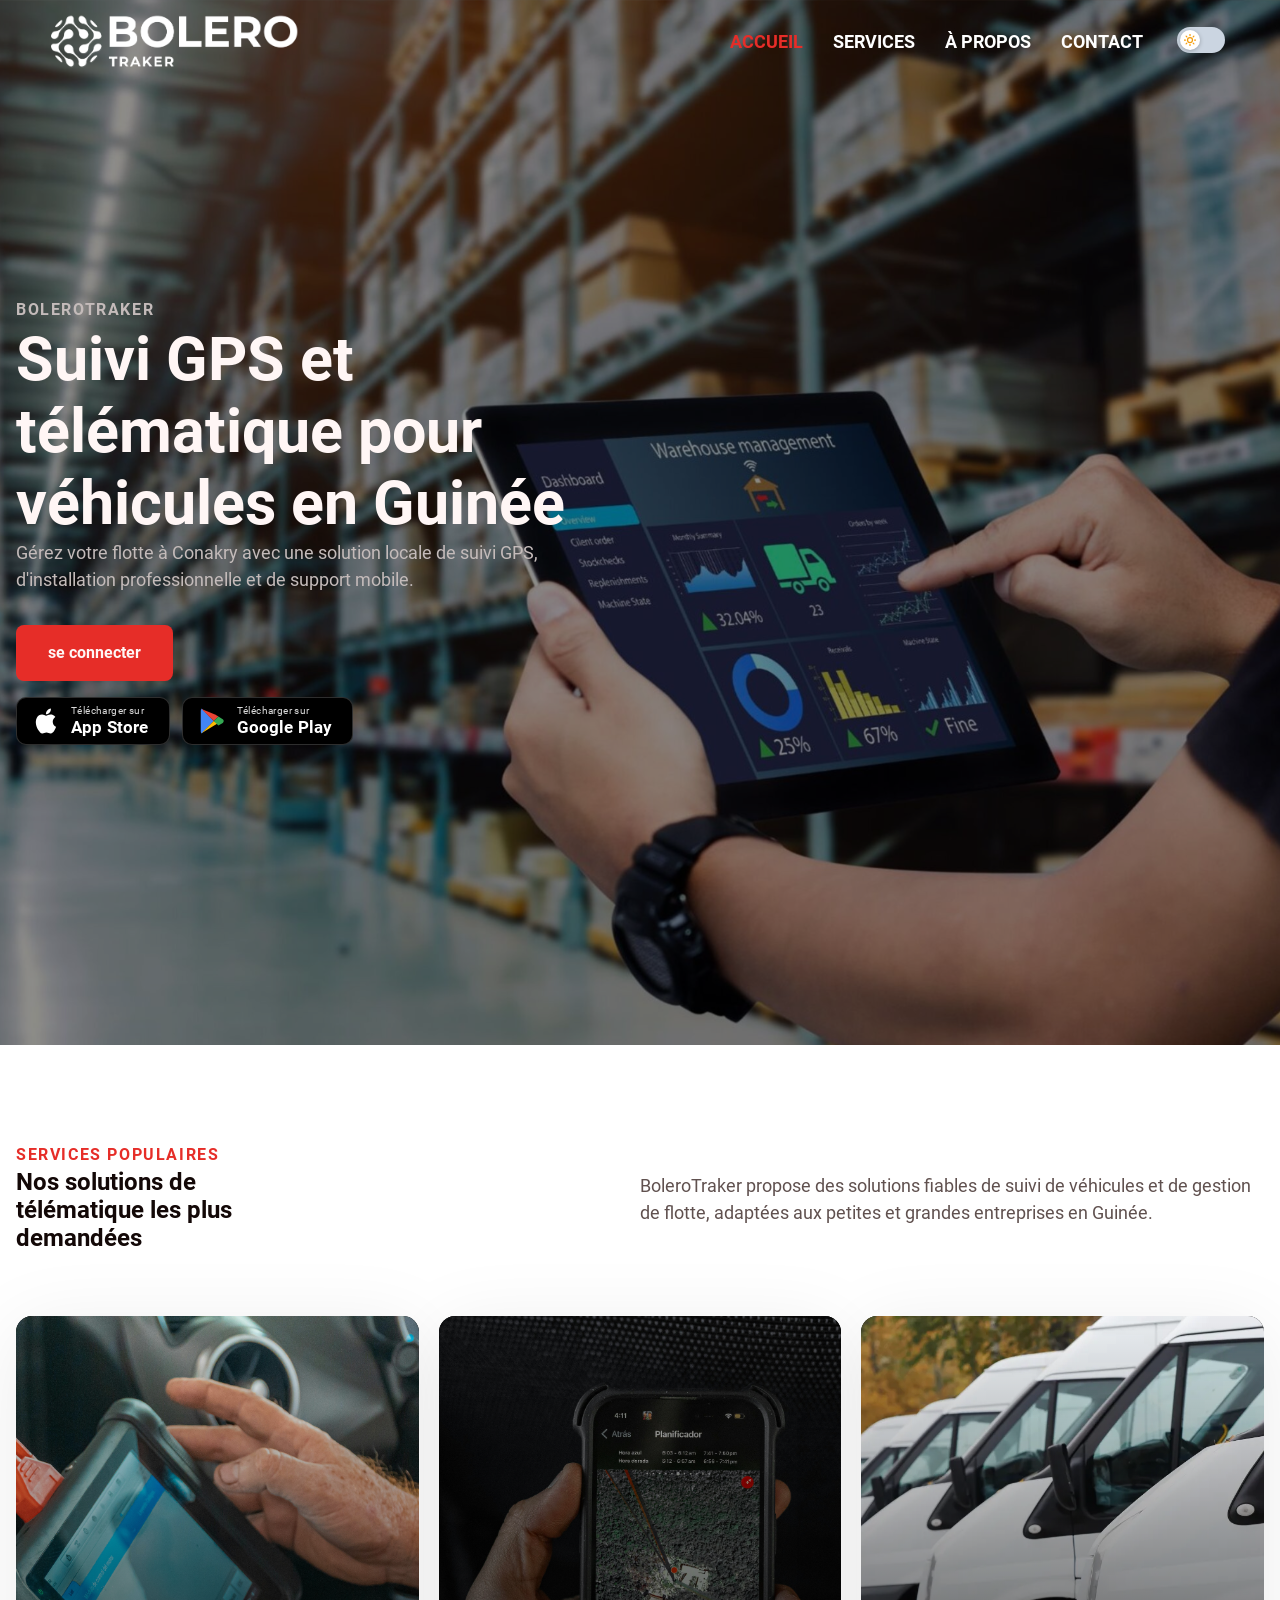
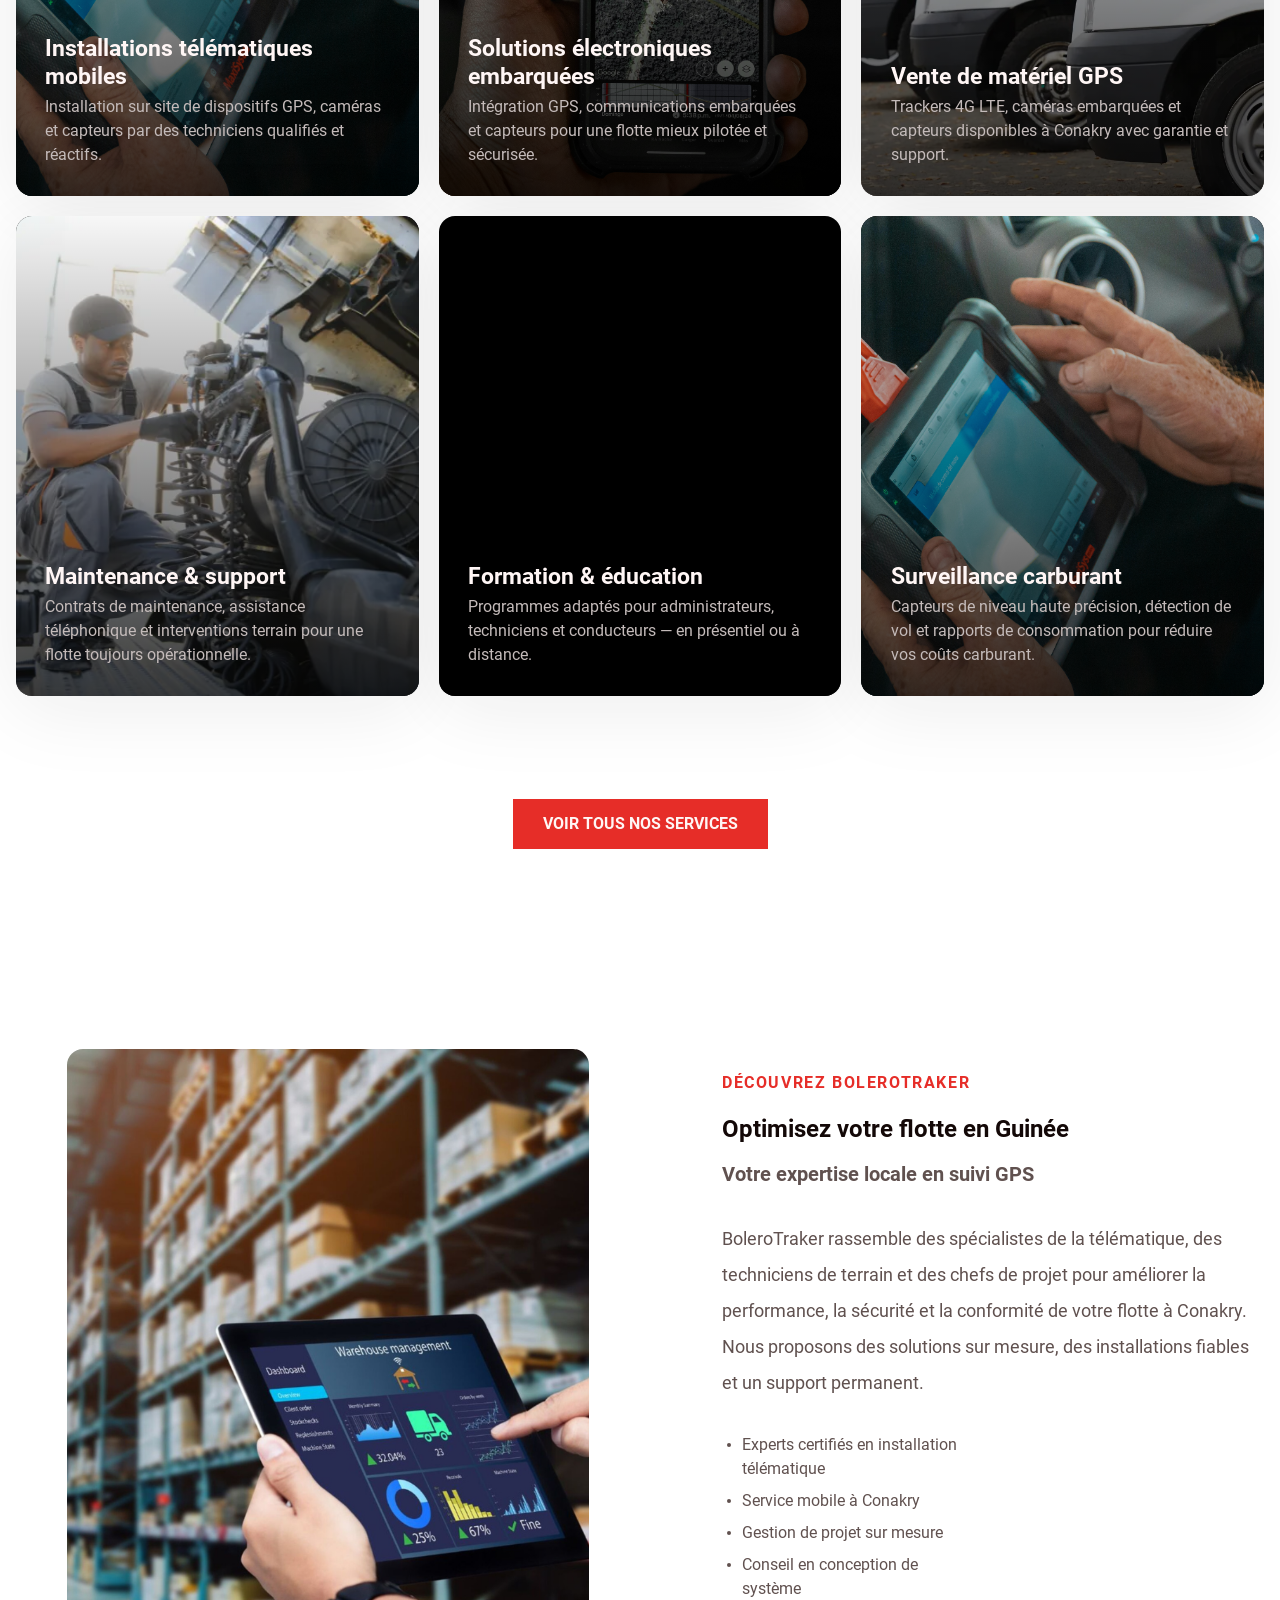
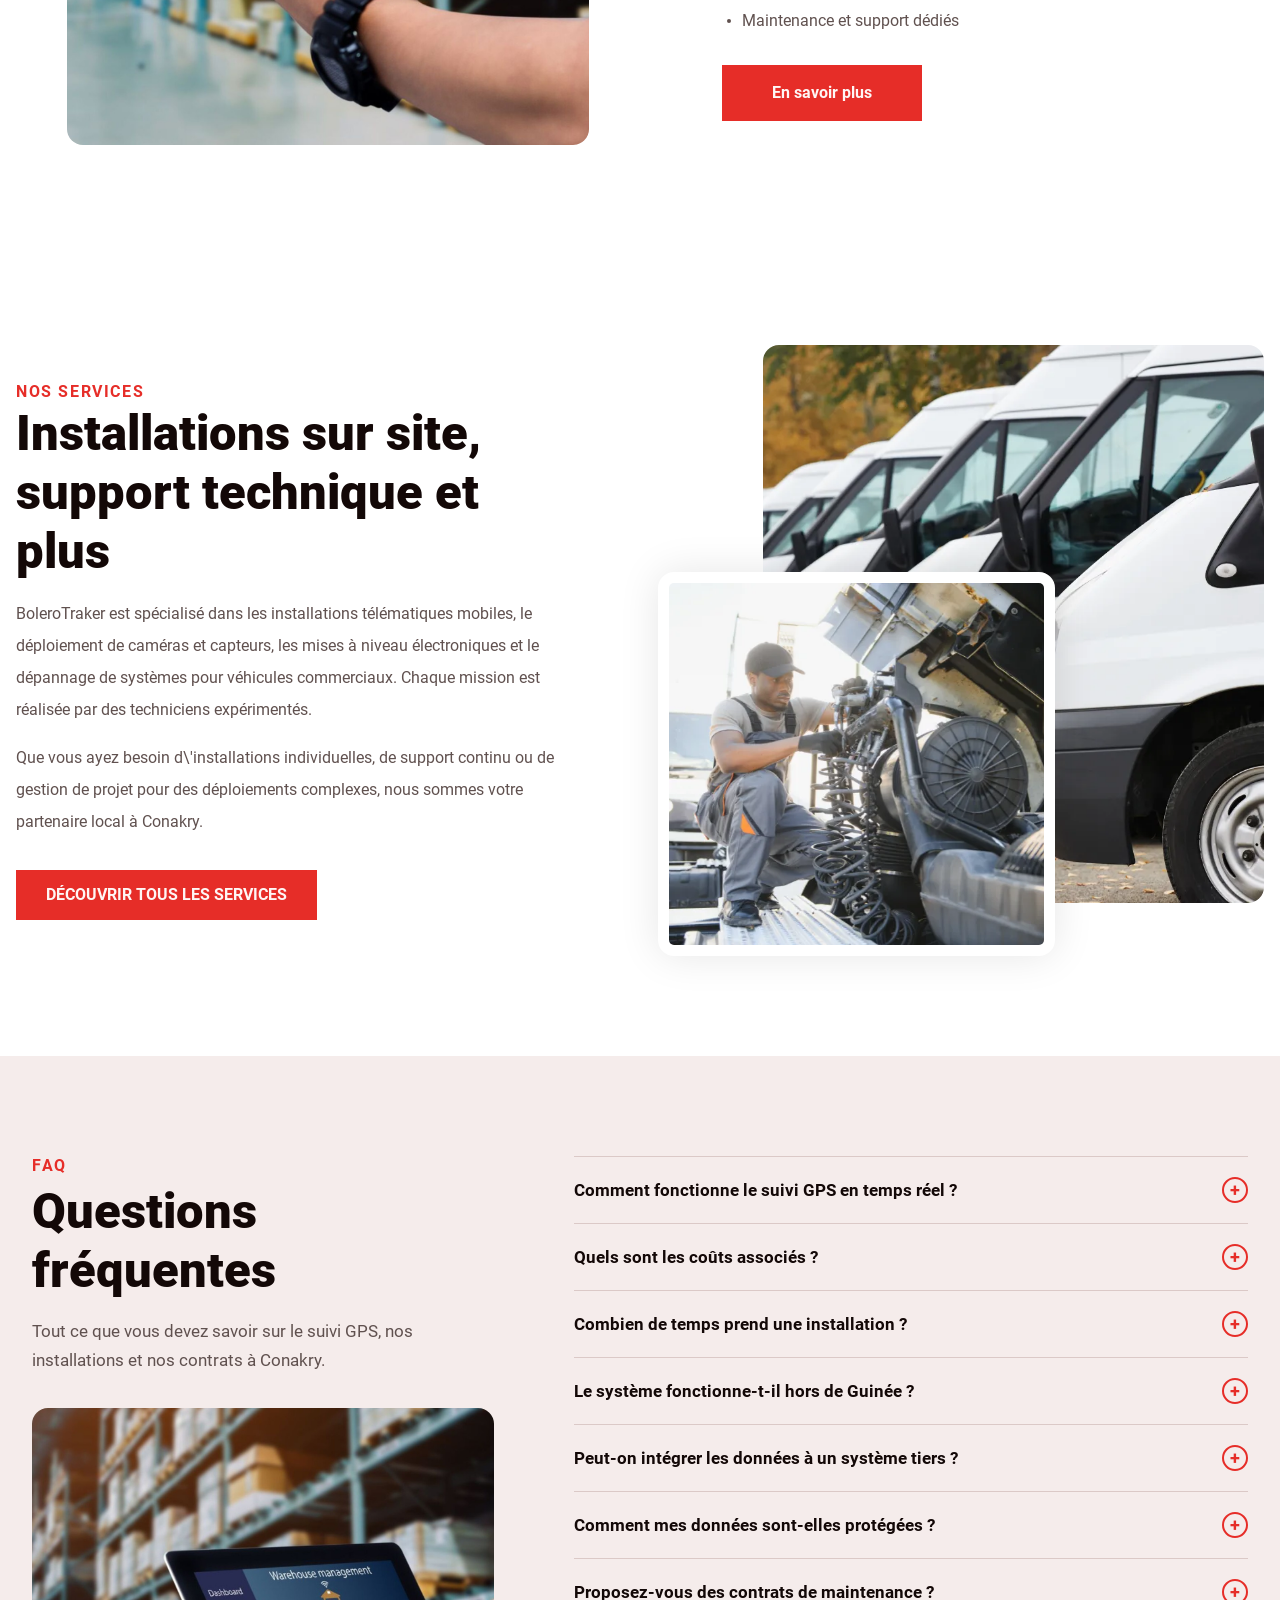
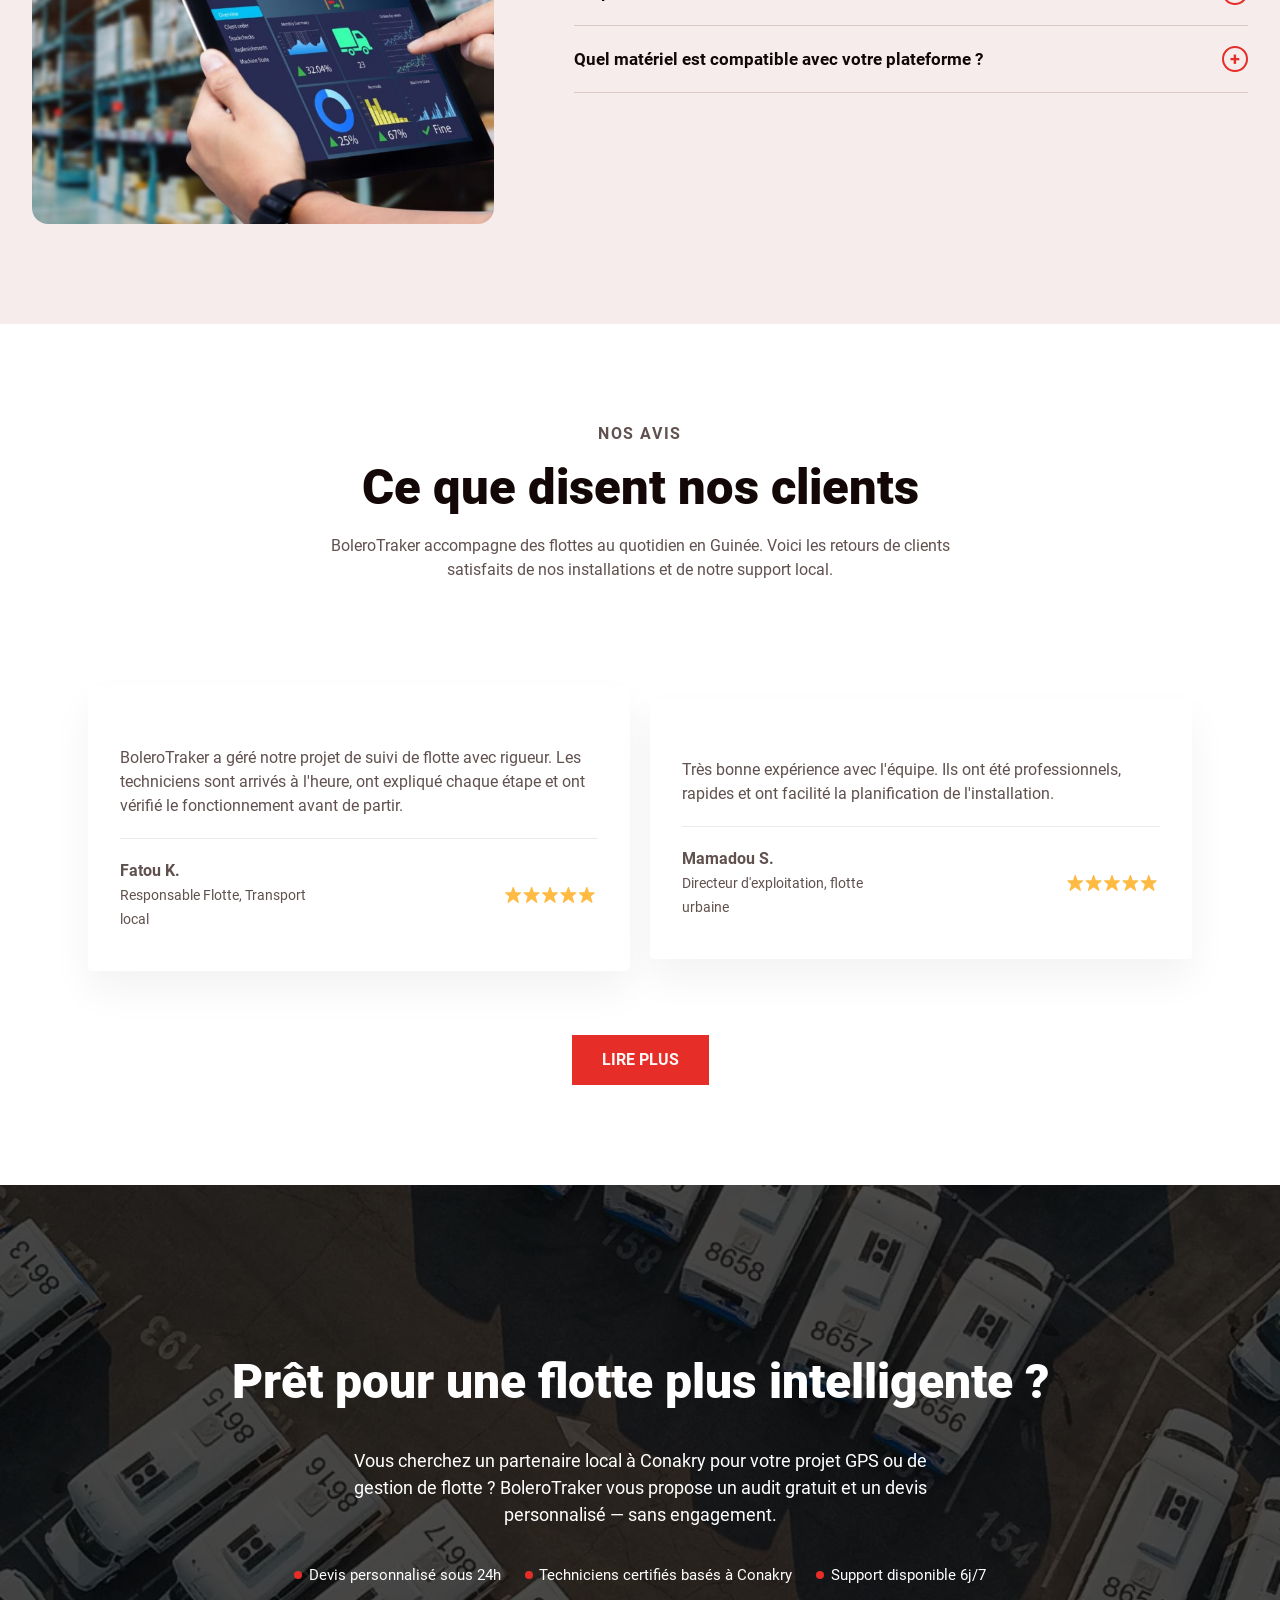
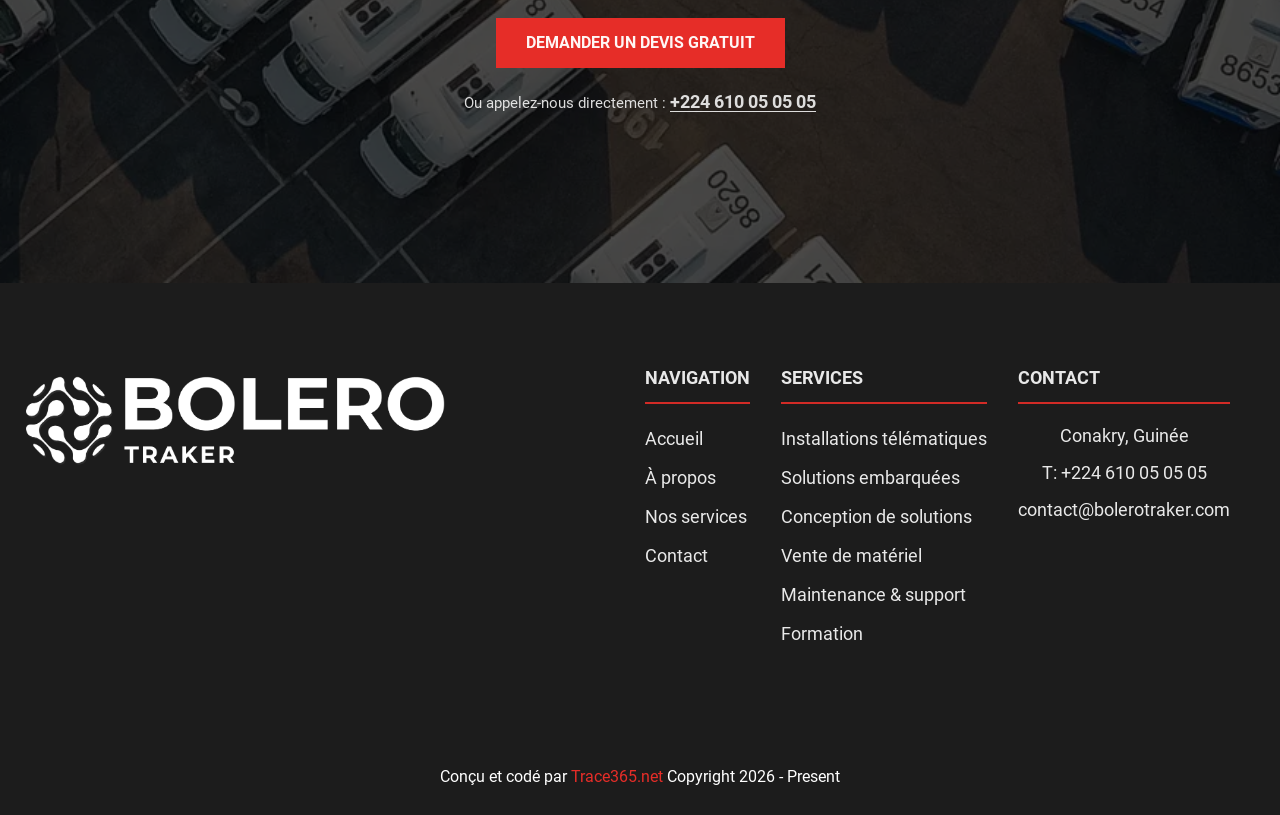
==== commit 9f7a1c6d: "icon changes" ====
--- a/index.html
+++ b/index.html
@@ -18,17 +18,14 @@
         <meta property="og:image:secure_url" content="/images/social.jpg">
 
         <!--Favicons-->
-        <link rel="apple-touch-icon" sizes="180x180" href="images/logo-light.png">
-        <link rel="icon" type="image/png" sizes="32x32" href="images/logo-light.png">
-        <link rel="icon" type="image/png" sizes="16x16" href="images/logo-light.png">
-        <link rel="manifest" href="/assets/favicons/site.webmanifest">
-        <meta name="msapplication-TileColor" content="#da532c">
-        <meta name="theme-color" content="#ffffff">
+        <link rel="icon" type="image/svg+xml" href="images/favicon.svg">
+        <link rel="apple-touch-icon" href="images/favicon.svg">
+        <meta name="theme-color" content="#c0392b">
 
         <!-- Preload -->
         <link rel="preload" as="image" href="/assets/images/logo-light.png">
-        <link rel="preload" as="font" type="font/woff2" href="/assets/fonts/roboto-v29-latin-regular.woff2" crossorigin="">
-        <link rel="preload" as="font" type="font/woff2" href="/assets/fonts/roboto-v29-latin-700.woff2" crossorigin="">
+        <link rel="preload" as="font" type="font/woff2" href="/fonts/roboto-v29-latin-regular.woff2" crossorigin="">
+        <link rel="preload" as="font" type="font/woff2" href="/fonts/roboto-v29-latin-700.woff2" crossorigin="">
 
         <link rel="stylesheet" href="css/root.css">
         <link rel="stylesheet" href="css/dark.css">
@@ -159,7 +156,7 @@
         Gérez votre flotte à Conakry avec une solution locale de suivi GPS, d'installation professionnelle et de support mobile.
       </p>
       <div class="cs-button-group">
-        <a href="#services" class="cs-button-solid">Découvrir nos services</a>
+        <a href="https://gps.bolerotraker.com/" class="cs-button-solid">se connecter</a>
       </div>
       <div class="store-badges">
         <a href="https://apps.apple.com/app/bolero-tracker/id6769682592" class="store-badge" target="_blank" rel="noopener" aria-label="Télécharger sur l'App Store">
@@ -167,7 +164,7 @@
             <path d="M18.71 19.5c-.83 1.24-1.71 2.45-3.05 2.47-1.34.03-1.77-.79-3.29-.79-1.53 0-2 .77-3.27.82-1.31.05-2.3-1.32-3.14-2.53C4.25 17 2.94 12.45 4.7 9.39c.87-1.52 2.43-2.48 4.12-2.51 1.28-.02 2.5.87 3.29.87.78 0 2.26-1.07 3.8-.91.65.03 2.47.26 3.64 1.98-.09.06-2.17 1.28-2.15 3.81.03 3.02 2.65 4.03 2.68 4.04-.03.07-.42 1.44-1.38 2.83M13 3.5c.73-.83 1.94-1.46 2.94-1.5.13 1.17-.34 2.35-1.04 3.19-.69.85-1.83 1.51-2.95 1.42-.15-1.15.41-2.35 1.05-3.11z"/>
           </svg>
           <span class="store-text">
-            <small>Download on the</small>
+            <small>Télécharger sur</small>
             <strong>App Store</strong>
           </span>
         </a>
@@ -179,7 +176,7 @@
             <path fill="#34A853" d="M20.6 10.6l-3.5-2.2-3.7 3.6 3.7 3.6 3.5-2.1c1-.6 1-2.3 0-2.9z"/>
           </svg>
           <span class="store-text">
-            <small>GET IT ON</small>
+            <small>Télécharger sur</small>
             <strong>Google Play</strong>
           </span>
         </a>
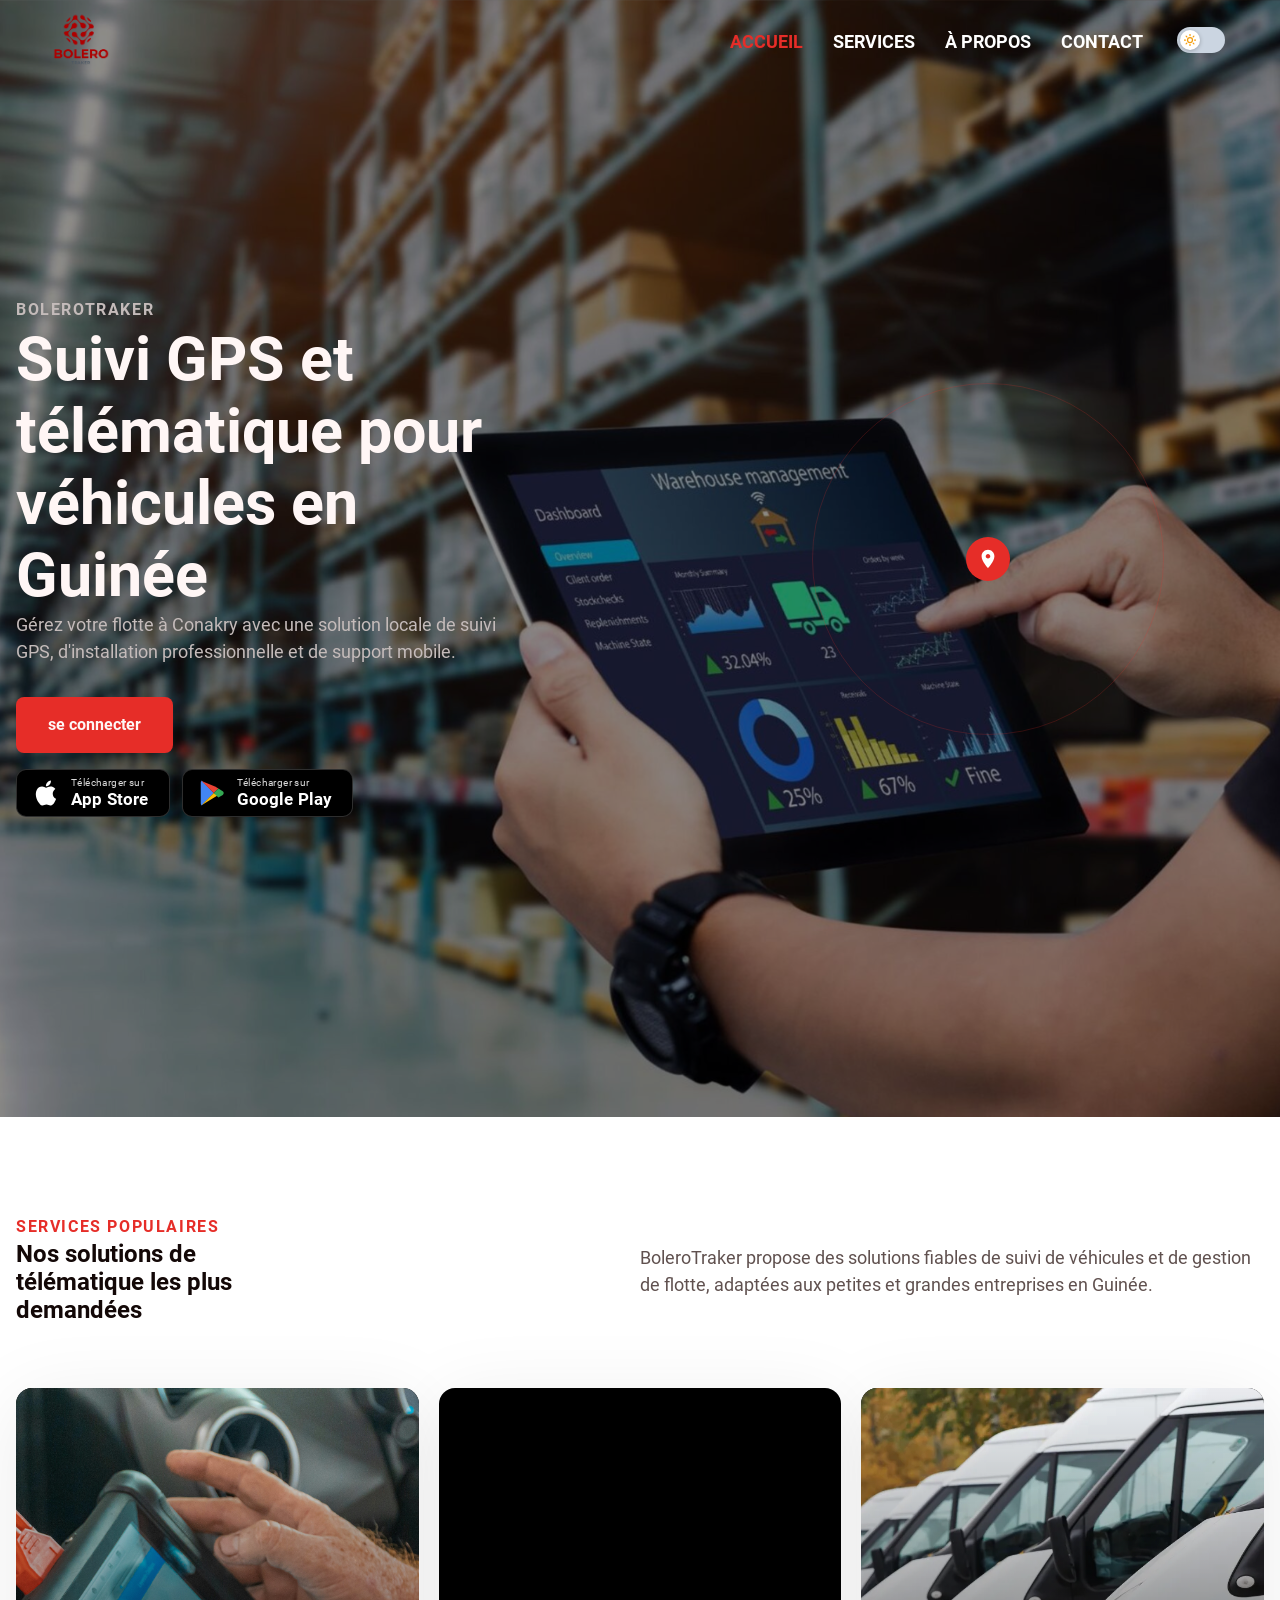
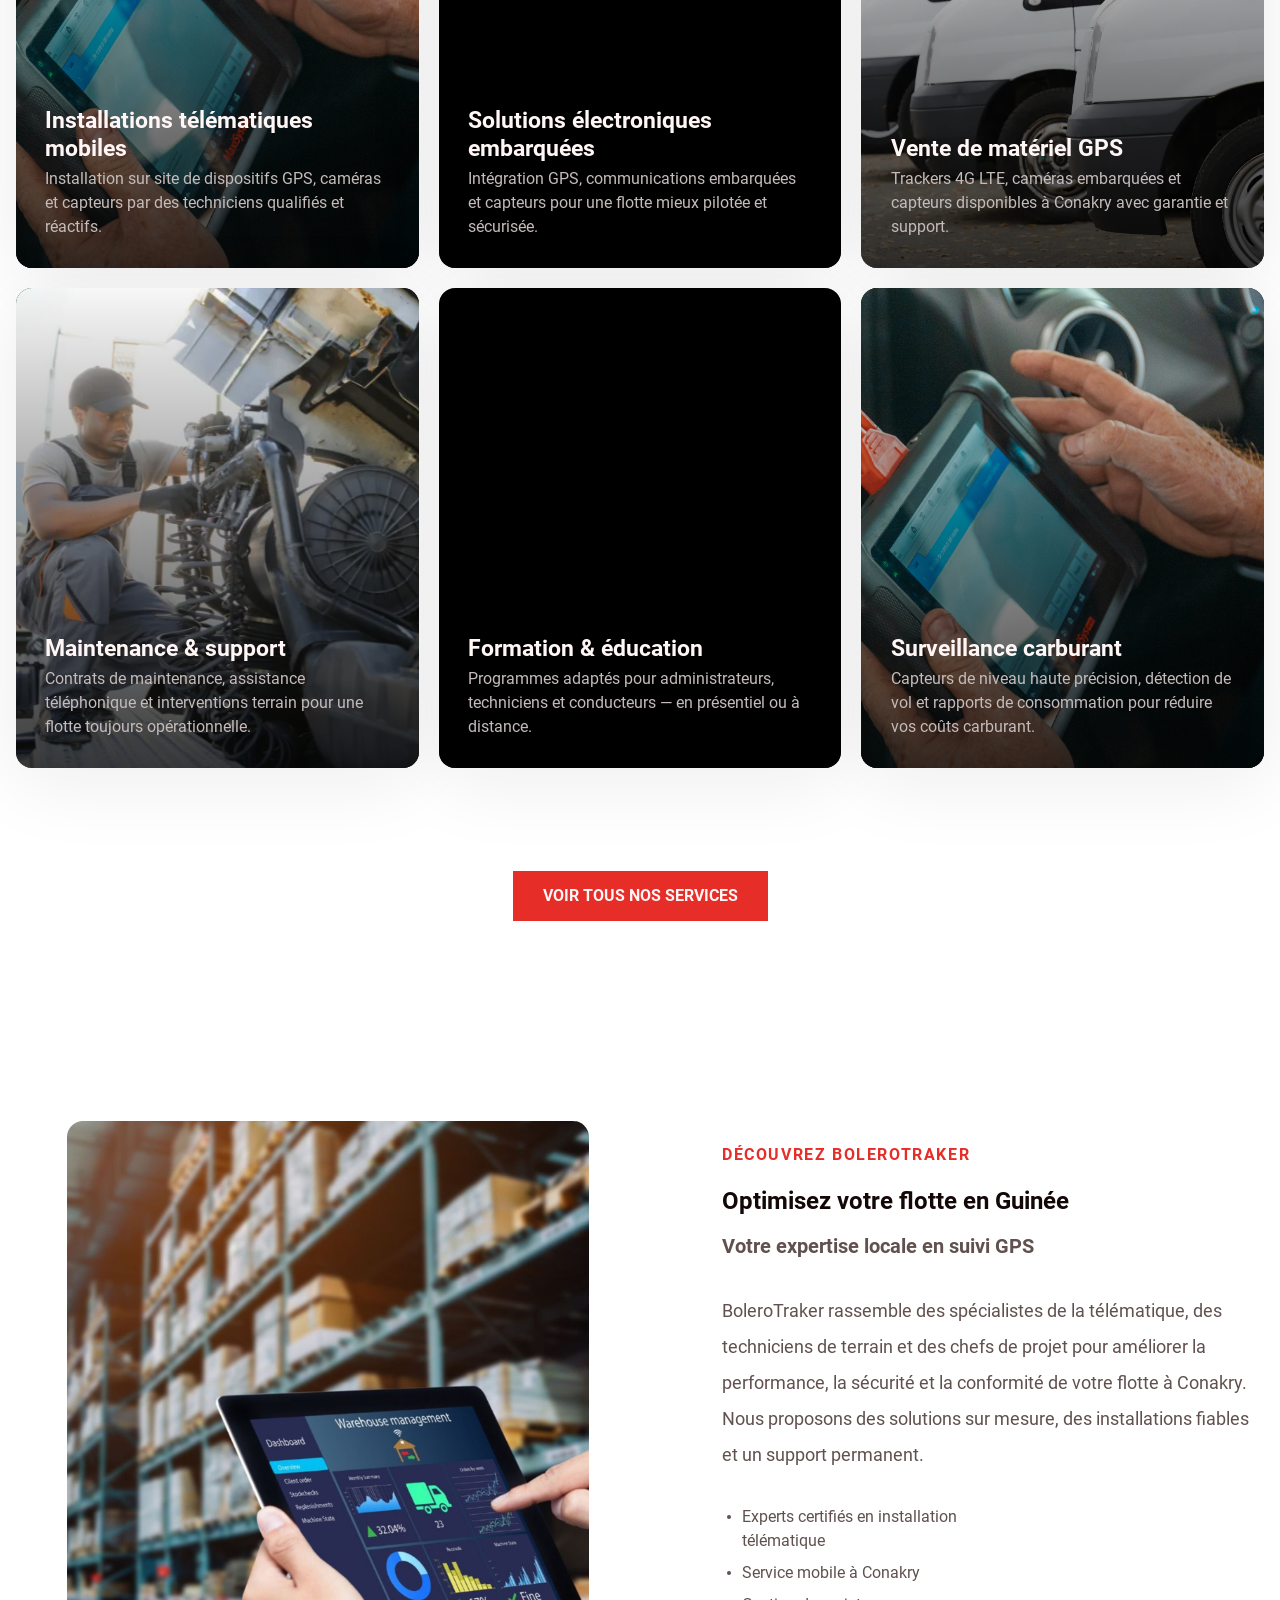
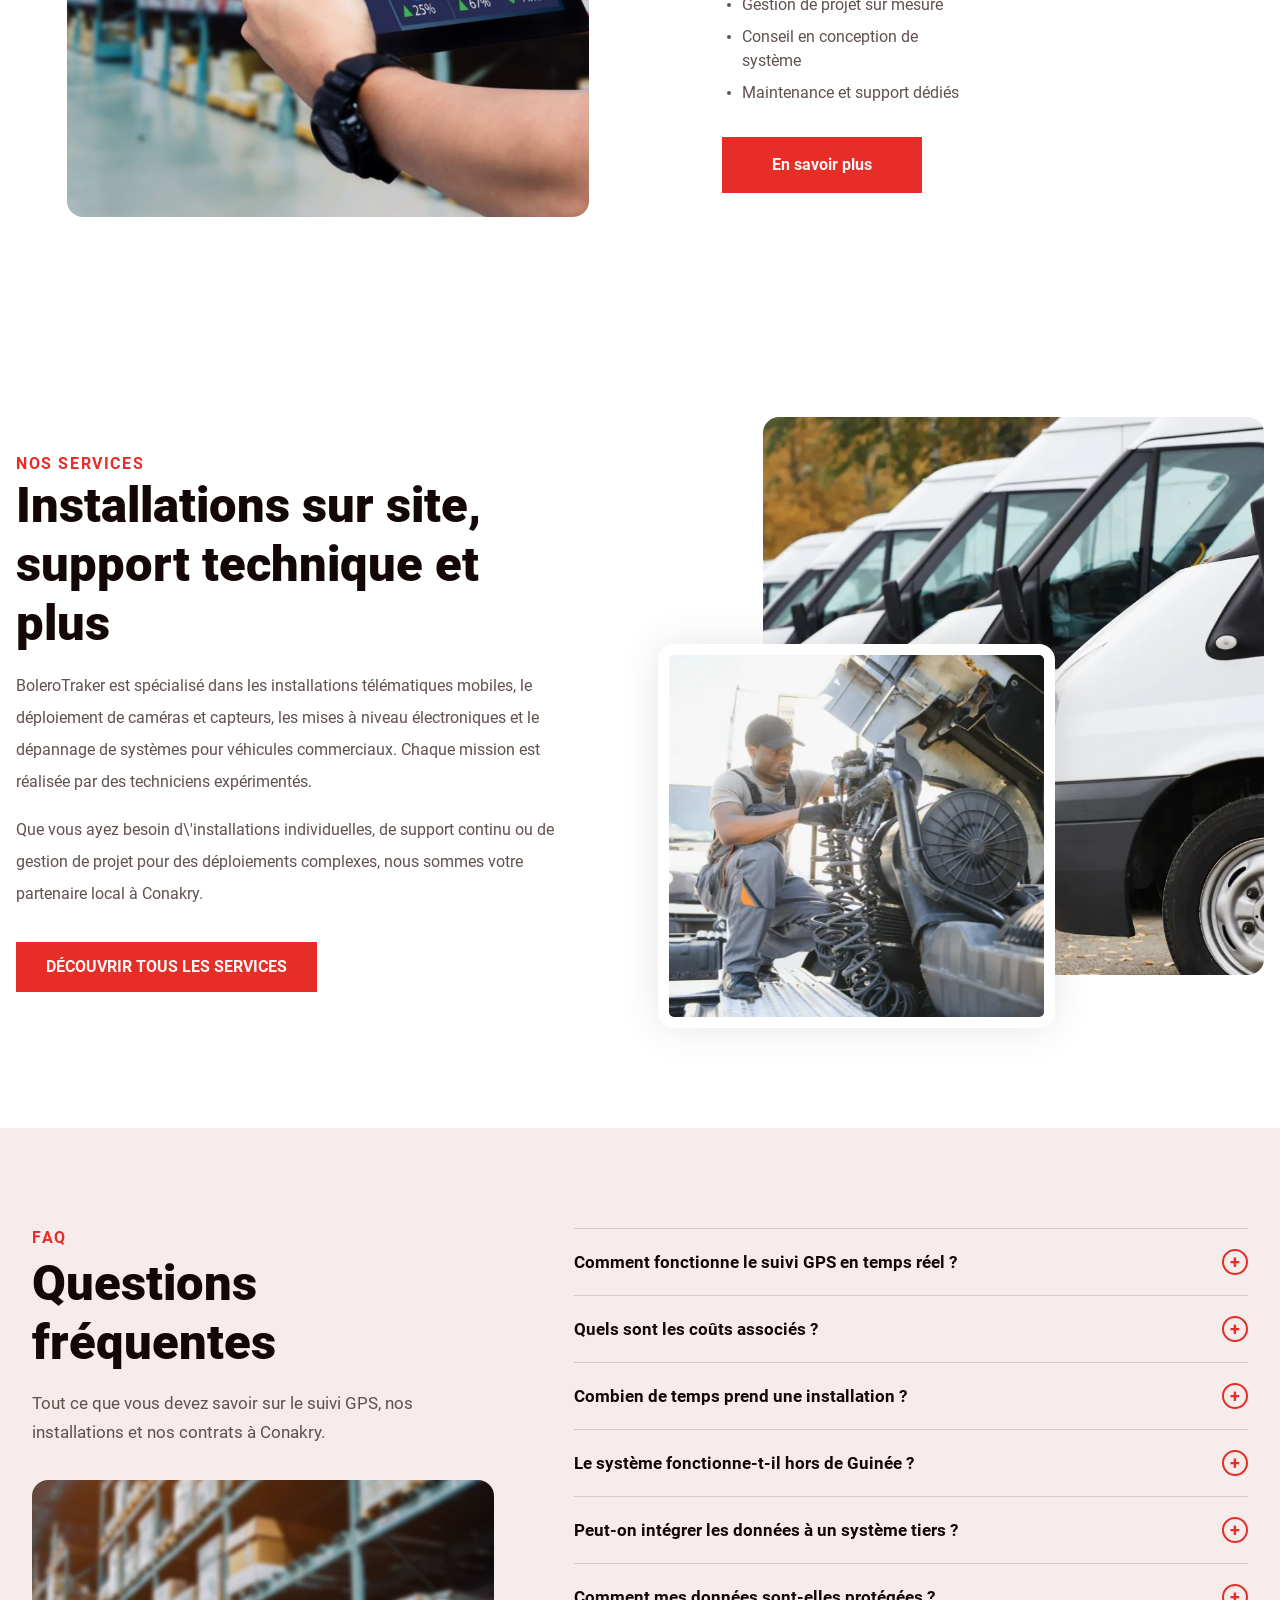
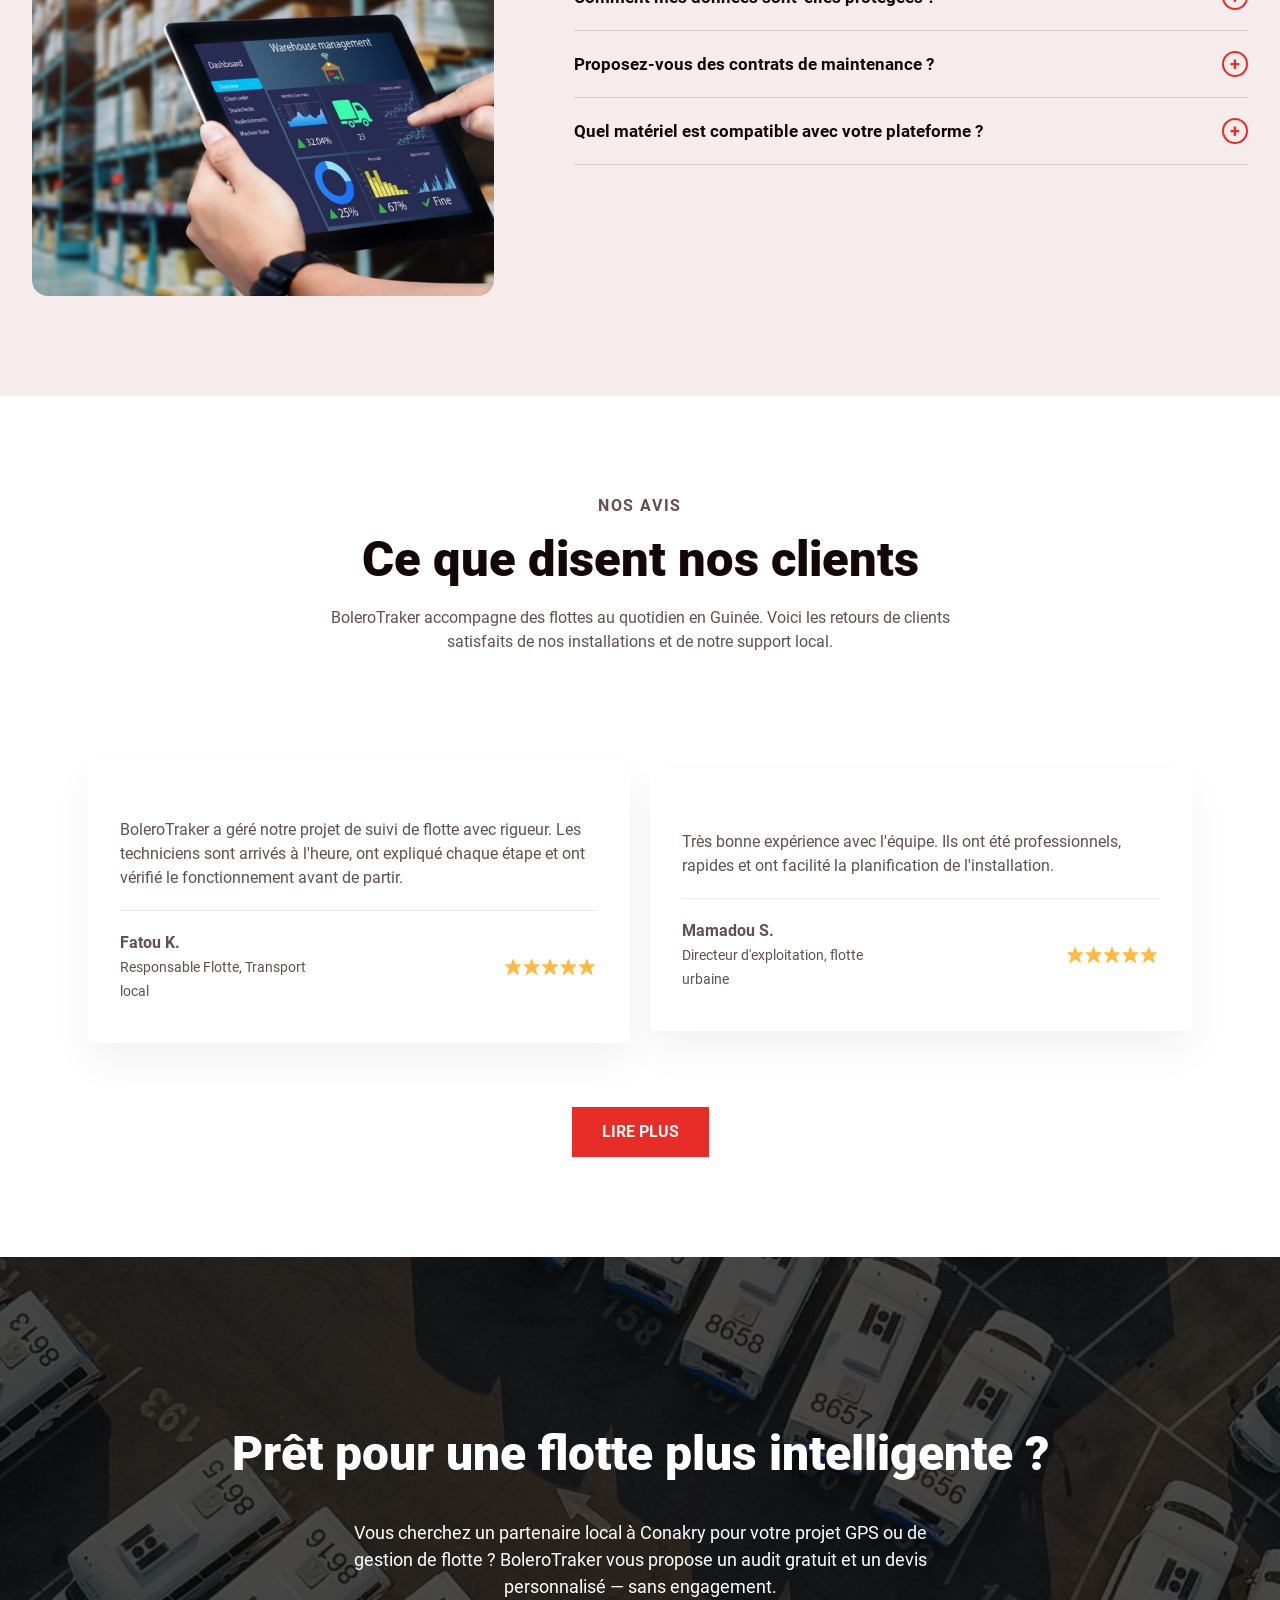
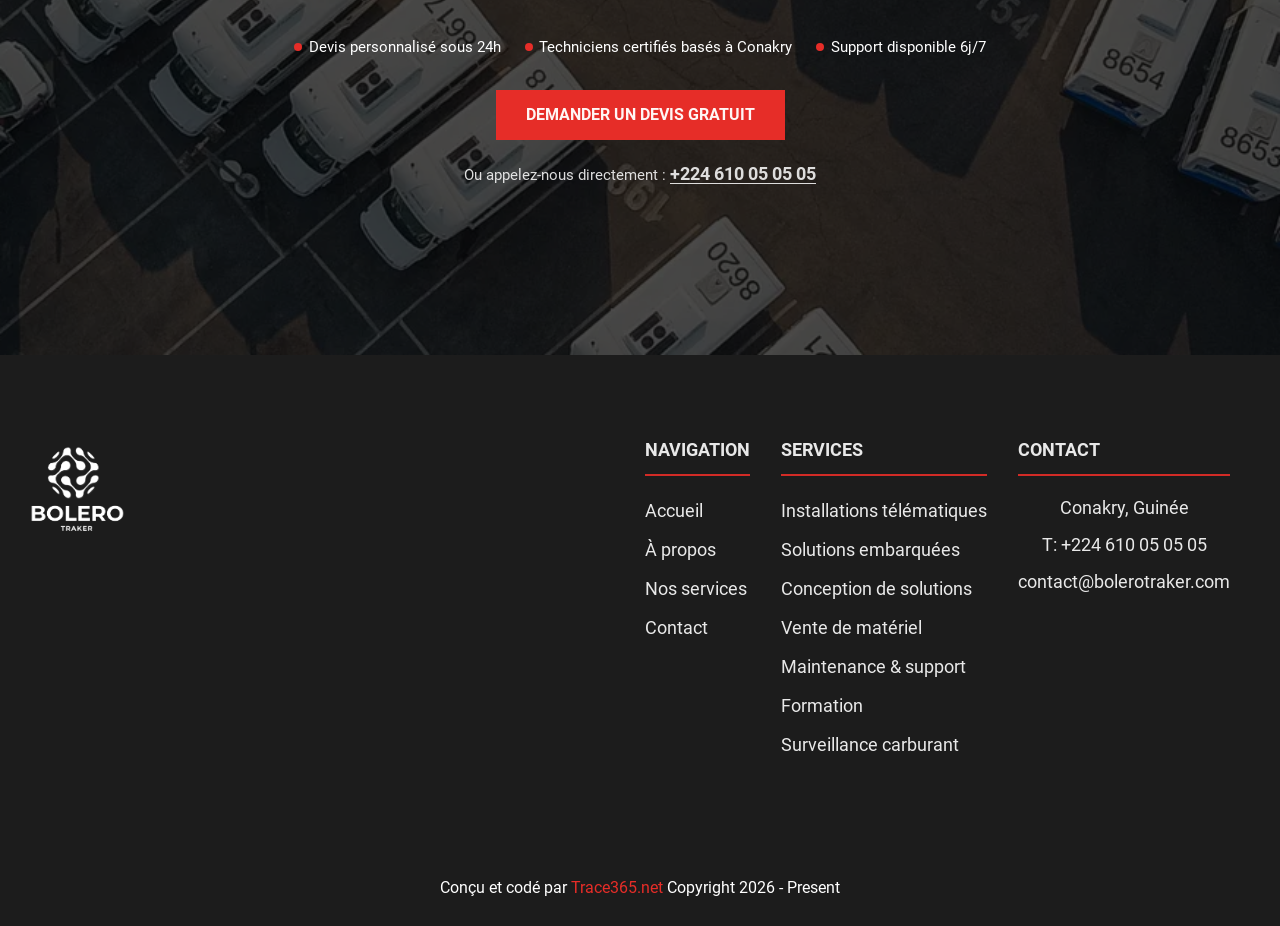
==== commit 762a28d2: "modified:   about.html 	modified:   contact.html 	modified:   css/dark.css 	modified:   css/home.css" ====
--- a/index.html
+++ b/index.html
@@ -56,86 +56,7 @@
 <!-- ============================================ -->
 
 
-<div id="navigation">
-    <div aria-hidden="true" class="background-color-div">
-        <!--This div is used to overcome a z-index issue where the open
-            #navbar-menu is on top of the #navigation. This bar places itself 
-            the #navbar-menu so that menu appears behind the #navigation
-        -->
-    </div>
-    <div class="container">
-        <!--Logo - Get SVGs if you can.  I use fiverr to get png's turned into SVGs. Highly recommend it, worth the $20 - get a light and dark version-->
-        <a class="logo" aria-label="click to go to home page" href="/">
-            <!--Light Colored Logo, remove .dark image tag and the .light class if you don't have a dark and light version -->
-            <img class="light" aria-hidden="true" src="images/logo-light.png" decoding="async" alt="logo" width="221" height="66">
-
-            <!--Dark Colored Logo-->
-            <img class="dark" aria-hidden="true" src="images/logo-blue.png" decoding="async" loading="lazy" alt="logo" width="221" height="66">
-             <!-- <span>LOGO HERE</span> -->
-        </a>
-
-        <!--Mobile Nav toggle-->
-        <button type="button" class="hamburger-menu" aria-expanded="false" aria-controls="navbar-menu">
-            <!-- <span class="visually-hidden">Menu</span> -->
-            <span aria-hidden="true"></span>
-        </button>
-
-        <!--Main Nav-->
-<nav id="navbar-menu" aria-label="navigation principale">
-    <ul>
-        <li id="home">
-            <a class="active" href="/">Accueil</a>
-        </li>
-        <li class="dropdown" id="services">
-            <a class="dropdown-toggle" href="#services" tabindex="0" aria-expanded="false" aria-controls="services-submenu">Services</a>
-            <ul class="dropdown-menu" id="services-submenu">
-                <li><a class="dropdown-menu-item" href="services.html#installations">
-                    <span class="dmi-title">Installations télématiques</span>
-                    <span class="dmi-desc">GPS, caméras &amp; capteurs sur site</span>
-                </a></li>
-                <li><a class="dropdown-menu-item" href="services.html#solutions-embarquees">
-                    <span class="dmi-title">Solutions embarquées</span>
-                    <span class="dmi-desc">Intégration électronique de flotte</span>
-                </a></li>
-                <li><a class="dropdown-menu-item" href="services.html#conception">
-                    <span class="dmi-title">Conception de solutions</span>
-                    <span class="dmi-desc">Architecture télématique sur mesure</span>
-                </a></li>
-                <li><a class="dropdown-menu-item" href="services.html#vente-materiel">
-                    <span class="dmi-title">Vente de matériel</span>
-                    <span class="dmi-desc">Trackers 4G, caméras, capteurs</span>
-                </a></li>
-                <li><a class="dropdown-menu-item" href="services.html#maintenance">
-                    <span class="dmi-title">Maintenance &amp; support</span>
-                    <span class="dmi-desc">Contrats &amp; interventions terrain</span>
-                </a></li>
-                <li><a class="dropdown-menu-item" href="services.html#formation">
-                    <span class="dmi-title">Formation</span>
-                    <span class="dmi-desc">Pour vos équipes &amp; opérateurs</span>
-                </a></li>
-              <li><a class="dropdown-menu-item" href="services.html#carburant"><span class="dmi-title">Surveillance carburant</span><span class="dmi-desc">Capteurs, alertes &amp; analyse de consommation</span></a></li>
-            </ul>
-        </li>
-        <li id="about-us">
-            <a href="about.html">À propos</a>
-        </li>
-        <li id="contact">
-            <a href="contact.html">Contact</a>
-        </li>
-    </ul>
-</nav>
-
-        <!--Dark Mode toggle-->
-        <button id="dark-mode-toggle" aria-label="Basculer le mode sombre">
-        <span class="dmt-track">
-          <span class="dmt-thumb">
-            <svg class="dmt-sun" viewBox="0 0 24 24" fill="none" stroke="currentColor" stroke-width="2.5" stroke-linecap="round" aria-hidden="true"><circle cx="12" cy="12" r="5"/><line x1="12" y1="1" x2="12" y2="3"/><line x1="12" y1="21" x2="12" y2="23"/><line x1="4.22" y1="4.22" x2="5.64" y2="5.64"/><line x1="18.36" y1="18.36" x2="19.78" y2="19.78"/><line x1="1" y1="12" x2="3" y2="12"/><line x1="21" y1="12" x2="23" y2="12"/><line x1="4.22" y1="19.78" x2="5.64" y2="18.36"/><line x1="18.36" y1="5.64" x2="19.78" y2="4.22"/></svg>
-            <svg class="dmt-moon" viewBox="0 0 24 24" fill="currentColor" aria-hidden="true"><path d="M21 12.79A9 9 0 1 1 11.21 3 7 7 0 0 0 21 12.79z"/></svg>
-          </span>
-        </span>
-      </button>
-    </div>
-</div>
+<div id="nav-placeholder"></div>
         <main id="main">
 <!-- Enter html code below -->
 <!-- ============================================ -->
@@ -181,6 +102,14 @@
           </span>
         </a>
       </div>
+    </div>
+    <div class="radar-wrap" aria-hidden="true">
+      <div class="radar-dot">
+        <svg viewBox="0 0 24 24" fill="currentColor" aria-hidden="true"><path d="M12 2C8.13 2 5 5.13 5 9c0 5.25 7 13 7 13s7-7.75 7-13c0-3.87-3.13-7-7-7zm0 9.5c-1.38 0-2.5-1.12-2.5-2.5s1.12-2.5 2.5-2.5 2.5 1.12 2.5 2.5-1.12 2.5-2.5 2.5z"/></svg>
+      </div>
+      <div class="radar-ring"></div>
+      <div class="radar-ring"></div>
+      <div class="radar-ring"></div>
     </div>
   </div>
 </section>
@@ -485,71 +414,8 @@
 <!--                   Footer                     -->
 <!-- ============================================ -->
 
-<footer id="footer">
-    <div class="container">
-        <div class="left-section">
-            <a class="logo" href="/"><img loading="lazy" decoding="async" src="images/logo-light.png" alt="logo" width="221" height="66"></a>
-            <!-- <a class="logo" href="/"><span>LOGO HERE</span></a> -->
-        </div>
-        <div class="right-section">
-            <div class="lists">
-                <ul>
-                    <li><h2>Navigation</h2></li>
-                    <li><a href="/">Accueil</a></li>
-                    <li><a href="about.html">À propos</a></li>
-                    <li><a href="services.html">Nos services</a></li>
-                    <li><a href="contact.html">Contact</a></li>
-                </ul>
-                <ul>
-                    <li><h2>Services</h2></li>
-                    <li><a href="services.html#installations">Installations télématiques</a></li>
-                    <li><a href="services.html#solutions-embarquees">Solutions embarquées</a></li>
-                    <li><a href="services.html#conception">Conception de solutions</a></li>
-                    <li><a href="services.html#vente-materiel">Vente de matériel</a></li>
-                    <li><a href="services.html#maintenance">Maintenance &amp; support</a></li>
-                    <li><a href="services.html#formation">Formation</a></li>
-                </ul>
-                <ul>
-                    <li><h2>Contact</h2></li>
-                    <li><a href="contact.html">Conakry, Guinée</a></li>
-                    <li><a href="tel:+224610050505">T: +224 610 05 05 05</a></li>
-                    <li><a href="mailto:contact@bolerotraker.com">contact@bolerotraker.com</a></li>
-                </ul>
-            </div>
-        </div>
-    </div>
-
-    <div class="credit">
-        <span>Conçu et codé par</span>
-        <a href="https://www.trace365.net" target="_blank" rel="noopener">Trace365.net</a>
-        <span class="copyright"> Copyright 2026 - Present</span>
-    </div>
-</footer>
-
-        <script defer="" src="js/nav.js"></script>
-        <script defer="" src="js/dark.js"></script>
-
-        <!--
-        This script adds a class to the body after scrolling 100px
-        and we used these body.scroll styles to create some on scroll 
-        animations with the navbar
-    -->
-        <script defer="">
-            document.addEventListener('scroll', (e) => {
-                const scroll = document.documentElement.scrollTop;
-                if (scroll >= 100) {
-                    document
-                        .querySelector('body')
-                        .classList
-                        .add('scroll')
-                } else {
-                    document
-                        .querySelector('body')
-                        .classList
-                        .remove('scroll')
-                }
-            });
-        </script>
-
-    
-</body></html>+<div id="footer-placeholder"></div>
+        <script defer src="/js/components.js"></script>
+        <script defer src="/js/nav.js"></script>
+        <script defer src="/js/dark.js"></script>
+    </body></html>
--- a/css/root.css
+++ b/css/root.css
@@ -1150,6 +1150,7 @@
     width: auto;
     height: 100%;
     display: block;
+    filter: brightness(0) invert(1);
   }
   #footer .left-section p {
     font-size: 0.875rem;
--- a/css/dark.css
+++ b/css/dark.css
@@ -87,6 +87,18 @@
   }
   body.dark-mode .dmt-sun { opacity: 0; }
   body.dark-mode .dmt-moon { opacity: 1; }
+
+  body.dark-mode #navigation .logo img {
+    filter:
+      drop-shadow( 1px  0    0 #fbbf24)
+      drop-shadow(-1px  0    0 #fbbf24)
+      drop-shadow( 0    1px  0 #fbbf24)
+      drop-shadow( 0   -1px  0 #fbbf24)
+      drop-shadow( 0.7px  0.7px 0 #fbbf24)
+      drop-shadow(-0.7px -0.7px 0 #fbbf24)
+      drop-shadow( 0.7px -0.7px 0 #fbbf24)
+      drop-shadow(-0.7px  0.7px 0 #fbbf24);
+  }
 }
 /* Desktop */
 @media only screen and (min-width: 64em) {
--- a/css/home.css
+++ b/css/home.css
@@ -206,6 +206,72 @@
   #hero-2042 .cs-video-wrapper::before {
     background: linear-gradient(270deg, rgba(0, 0, 0, 0) 51.02%, rgba(0, 0, 0, 0.64) 75.13%), linear-gradient(0deg, rgba(0, 0, 0, 0.4), rgba(0, 0, 0, 0.4));
   }
+}
+
+/*-- -------------------------- -->
+<---        Radar Ping          -->
+<--- -------------------------- -*/
+
+@keyframes radar-ring-out {
+  0%   { transform: scale(0.04); opacity: 0.9; }
+  65%  { opacity: 0.35; }
+  100% { transform: scale(1);    opacity: 0;   }
+}
+
+@keyframes radar-dot-pulse {
+  0%, 100% { box-shadow: 0 0 0 0      color-mix(in oklch, var(--primary) 50%, transparent); }
+  50%       { box-shadow: 0 0 0 .9rem color-mix(in oklch, var(--primary)  0%, transparent); }
+}
+
+.radar-wrap { display: none; }
+
+@media only screen and (min-width: 48rem) {
+  .radar-wrap {
+    display: flex;
+    align-items: center;
+    justify-content: center;
+    position: relative;
+    width: 22rem;
+    height: 22rem;
+    flex-shrink: 0;
+    margin-left: auto;
+    pointer-events: none;
+  }
+  .radar-wrap::before {
+    content: '';
+    position: absolute;
+    inset: 0;
+    border-radius: 50%;
+    border: 1px solid color-mix(in oklch, var(--primary) 20%, transparent);
+  }
+  .radar-dot {
+    position: relative;
+    z-index: 2;
+    width: 2.75rem;
+    height: 2.75rem;
+    background: var(--primary);
+    border-radius: 50%;
+    display: flex;
+    align-items: center;
+    justify-content: center;
+    color: #fff;
+    animation: radar-dot-pulse 3s ease-in-out infinite;
+  }
+  .radar-dot svg {
+    width: 1.375rem;
+    height: 1.375rem;
+  }
+  .radar-ring {
+    position: absolute;
+    inset: 0;
+    border-radius: 50%;
+    border: 1.5px solid var(--primary);
+    opacity: 0;
+    animation: radar-ring-out 3s ease-out infinite;
+  }
+  .radar-ring:nth-child(2) { animation-delay: 0s; }
+  .radar-ring:nth-child(3) { animation-delay: 1s; }
+  .radar-ring:nth-child(4) { animation-delay: 2s; }
 }
 
 /*-- -------------------------- -->
